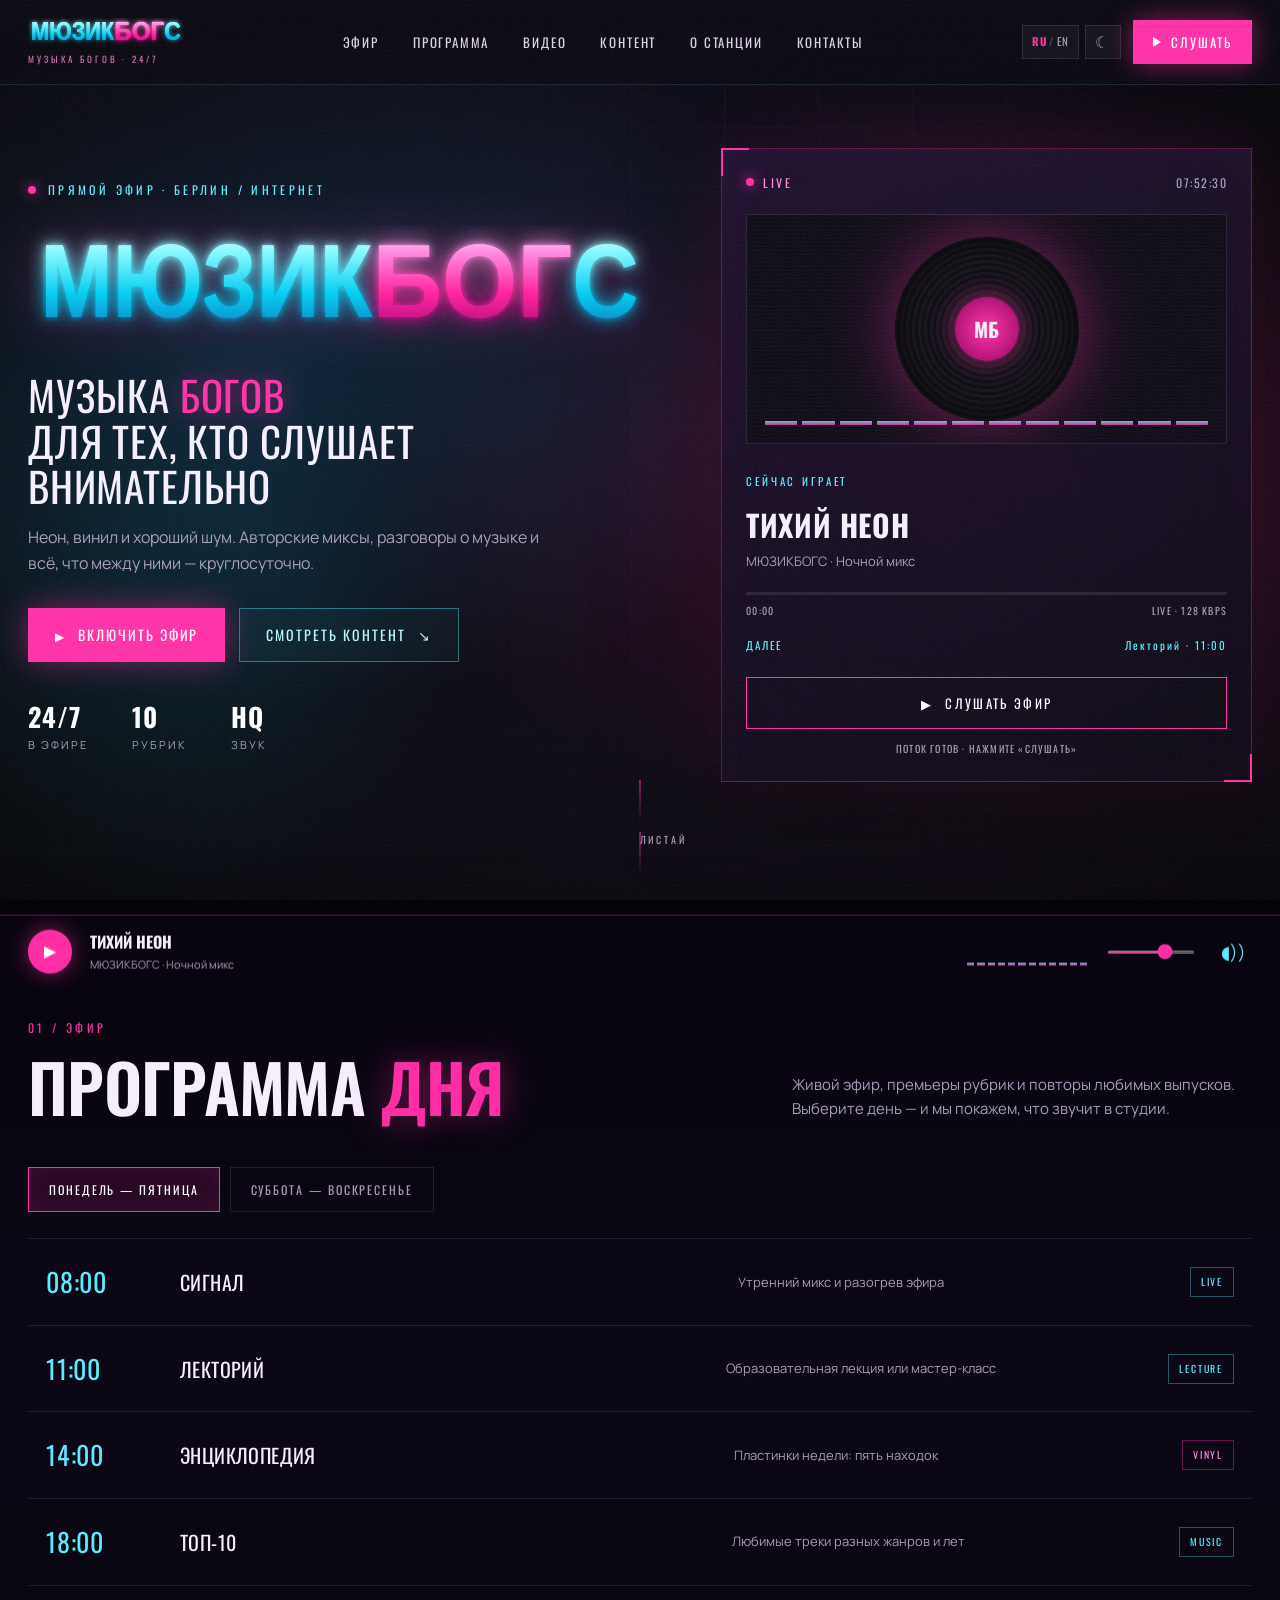
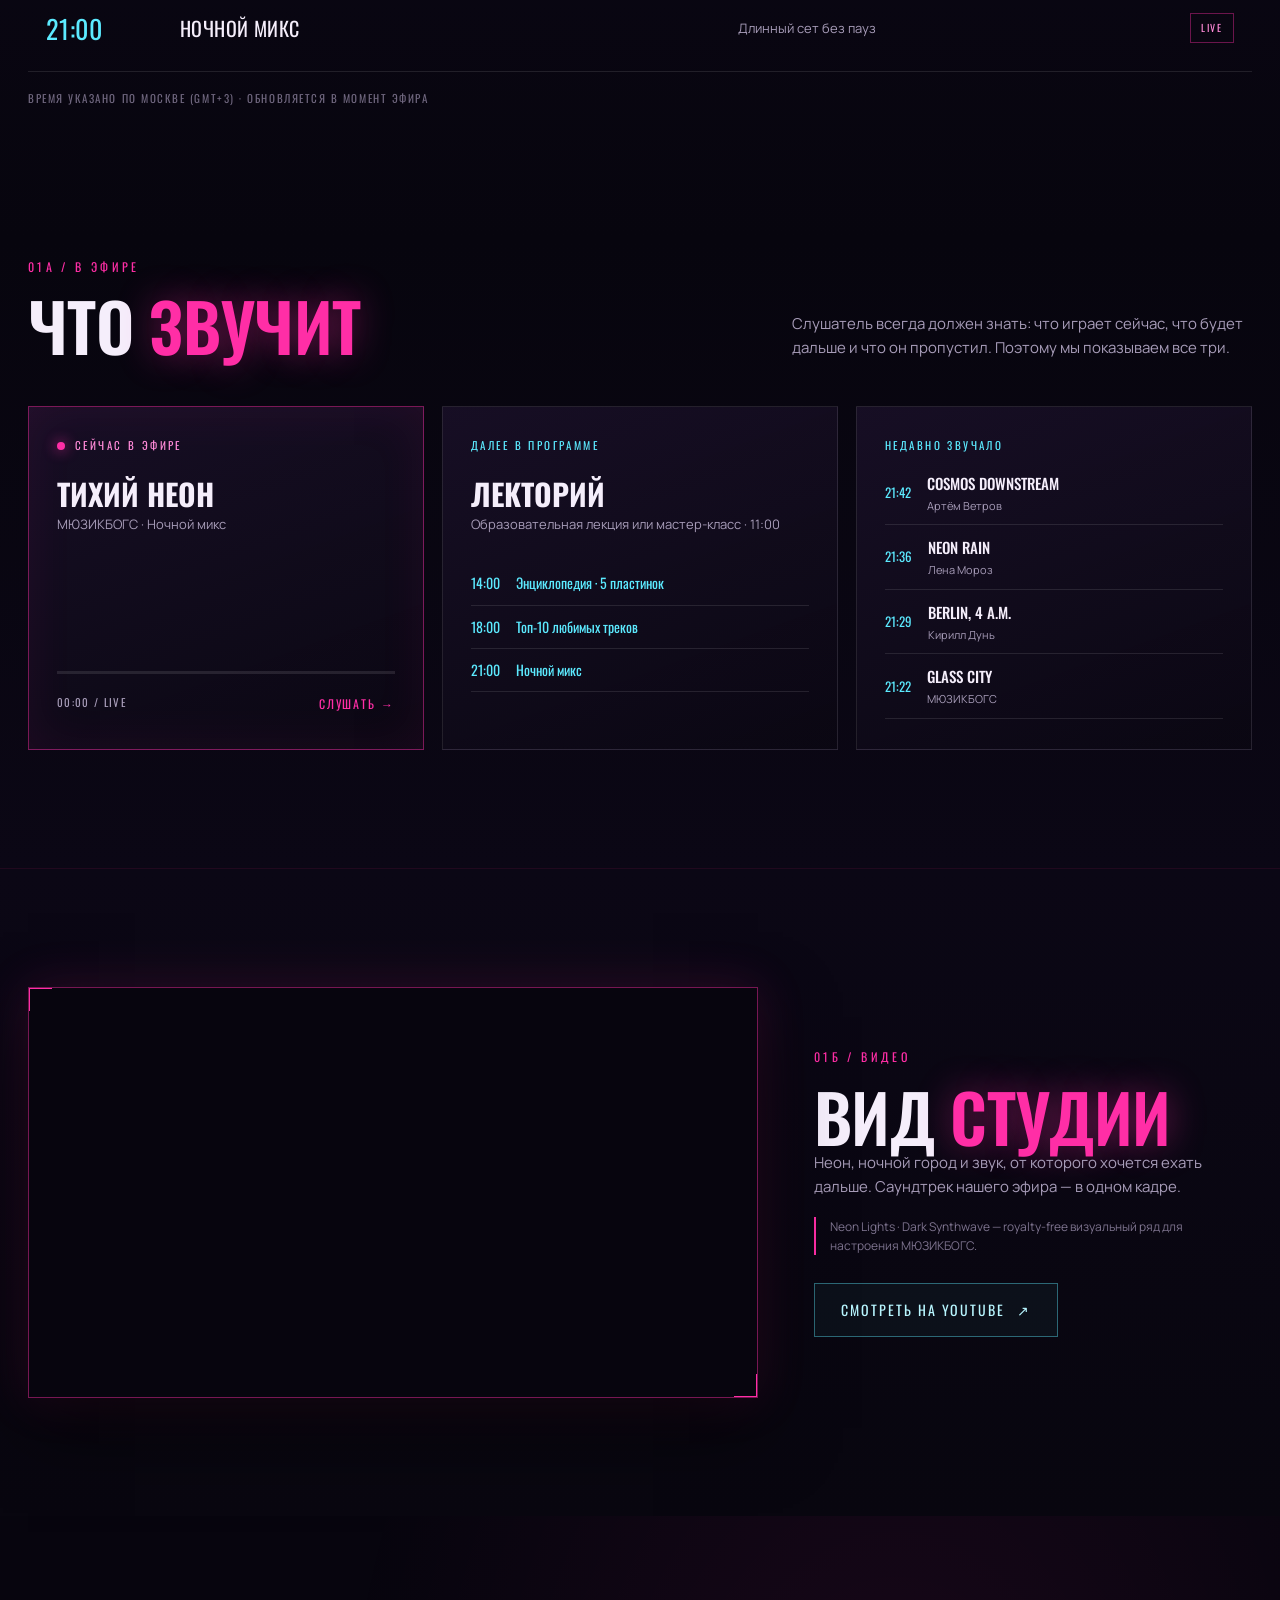
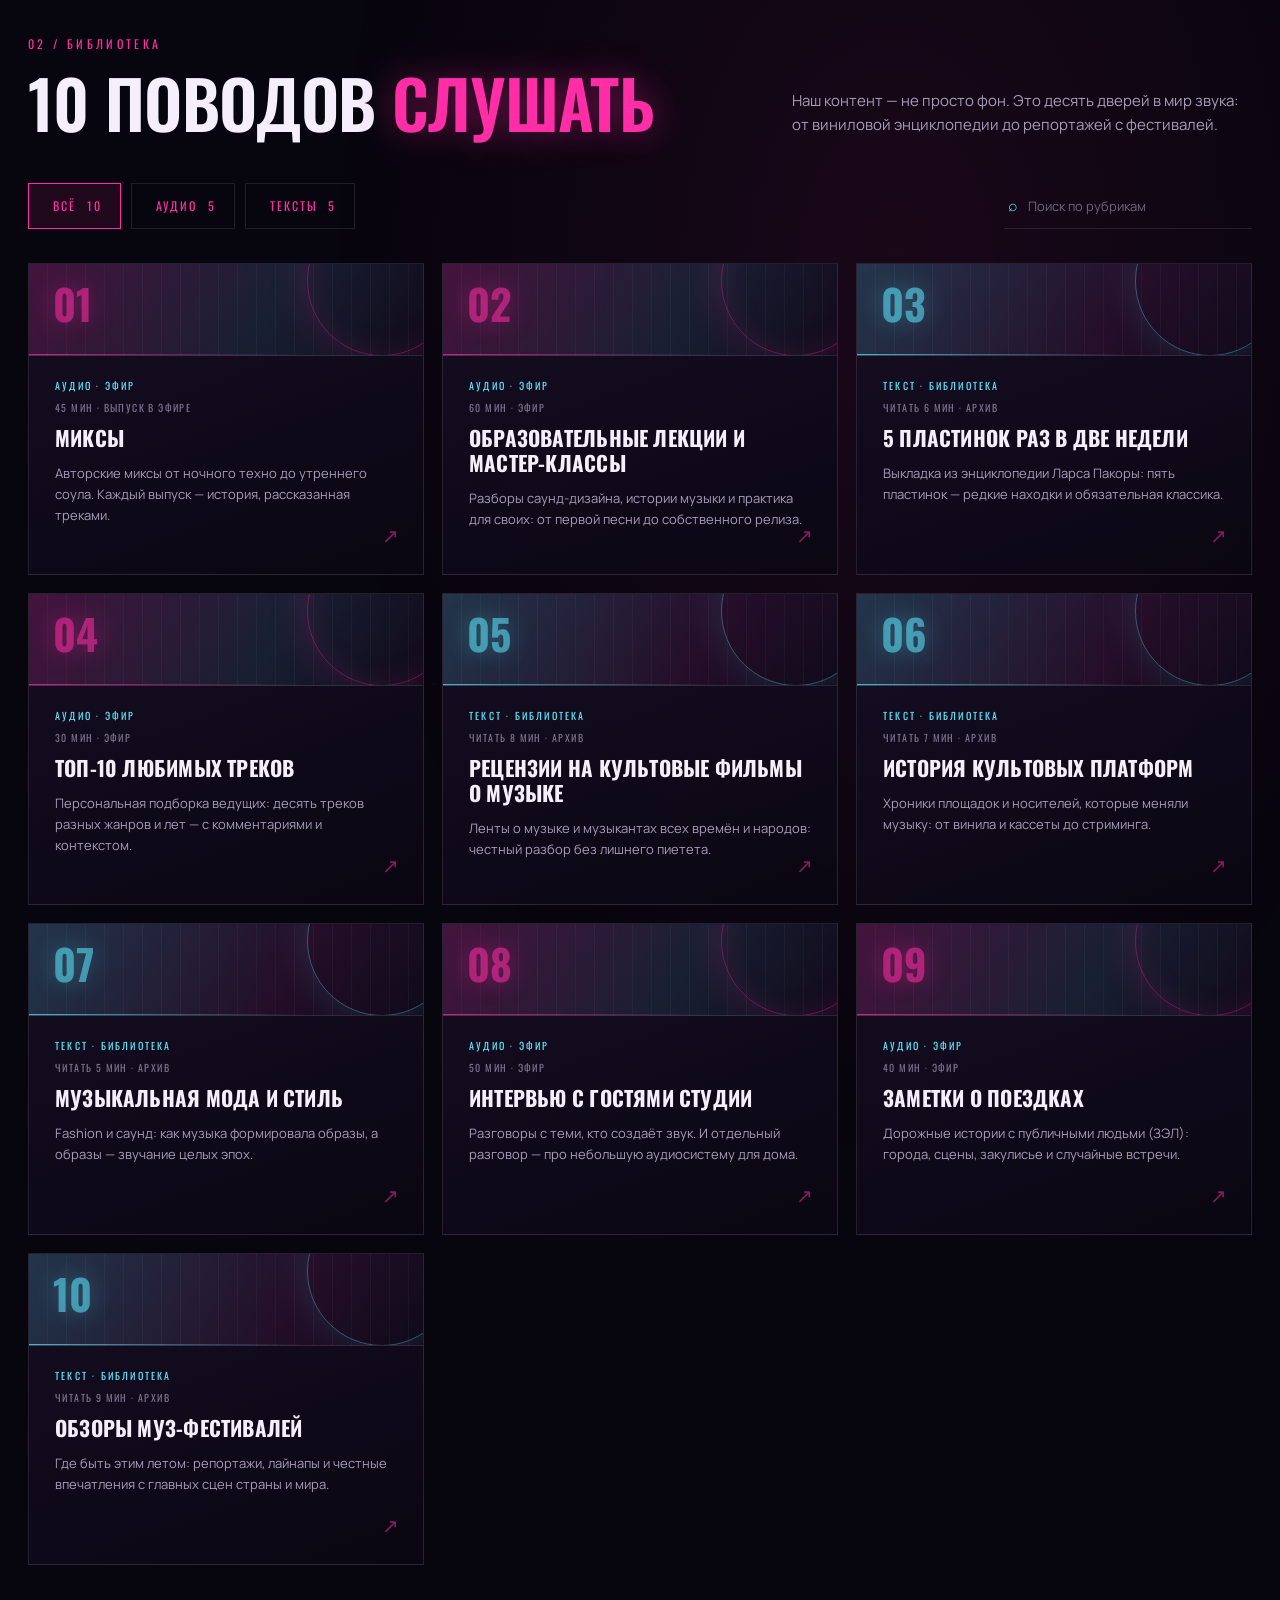
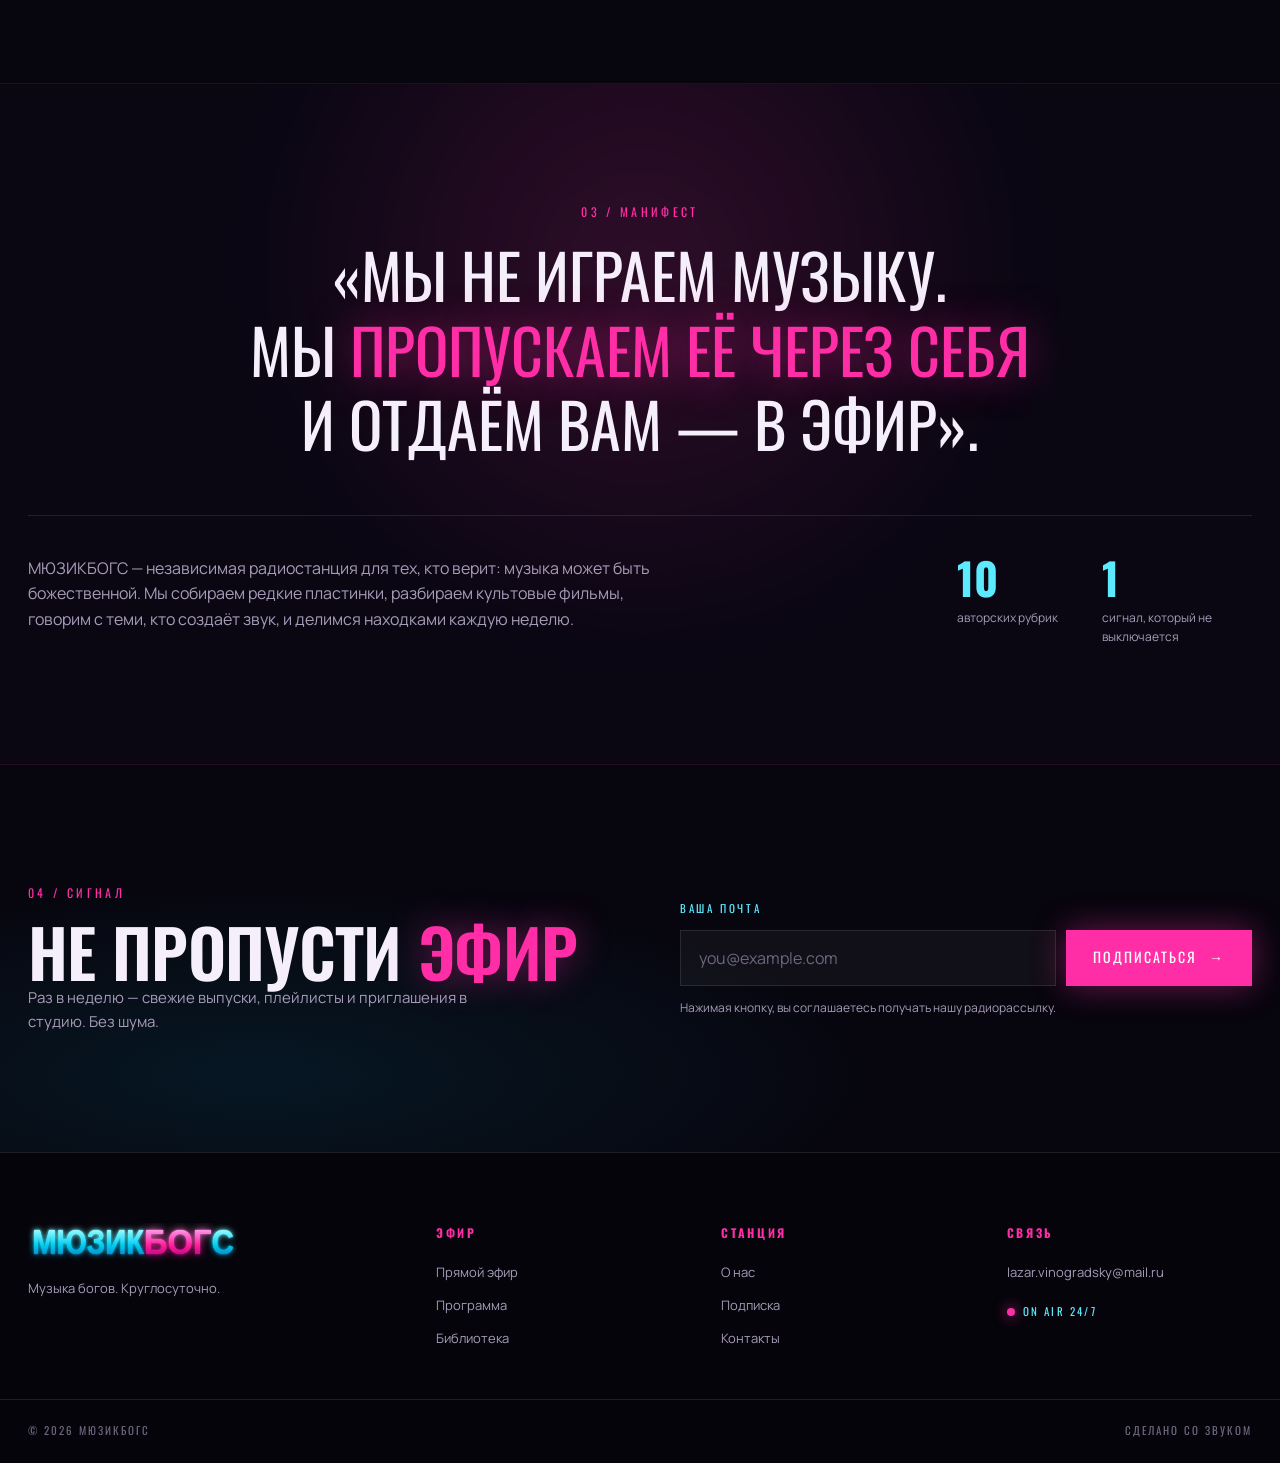
==== index.html @ e0dc4a74 "Wire real live audio stream, metadata, volume and status" ====
<!DOCTYPE html>
<html lang="ru" data-theme="dark">
<head>
  <meta charset="UTF-8" />
  <meta name="viewport" content="width=device-width, initial-scale=1.0" />
  <meta name="theme-color" content="#07050e" />
  <meta name="description" data-i18n-attr="content" data-i18n="meta.desc" content="МЮЗИКБОГС — интернет-радиостанция. Музыка богов: миксы, лекции, пластинки, рецензии, интервью и обзоры фестивалей. Эфир 24/7." />
  <title>МЮЗИКБОГС — Музыка богов. Эфир 24/7</title>
  <link rel="icon" type="image/svg+xml" href="assets/muzikbogs-wordmark.svg" />
  <link rel="preconnect" href="https://fonts.googleapis.com" />
  <link rel="preconnect" href="https://fonts.gstatic.com" crossorigin />
  <link href="https://fonts.googleapis.com/css2?family=Manrope:wght@400;500;600;700;800&family=Oswald:wght@400;500;600;700&display=swap" rel="stylesheet" />
  <link rel="stylesheet" href="styles.css" />
</head>
<body>
  <a class="skip-link" href="#main-content" data-i18n="a11y.skip">Перейти к содержимому</a>

  <div class="film-grain" aria-hidden="true"></div>
  <div class="scanlines" aria-hidden="true"></div>

  <!-- Шапка -->
  <header class="site-header" id="top">
    <div class="container header-inner">
      <a class="brand" href="#top" aria-label="МЮЗИКБОГС">
        <img src="assets/muzikbogs-wordmark.svg" alt="МЮЗИКБОГС" class="brand-logo" />
        <span class="brand-sub" data-i18n="header.sub">МУЗЫКА БОГОВ · 24/7</span>
      </a>

      <nav class="main-nav" id="main-nav" aria-label="Основная навигация">
        <a href="#air" data-i18n="nav.air">Эфир</a>
        <a href="#schedule" data-i18n="nav.schedule">Программа</a>
        <a href="#video" data-i18n="nav.video">Видео</a>
        <a href="#content" data-i18n="nav.content">Контент</a>
        <a href="#about" data-i18n="nav.about">О станции</a>
        <a href="#contact" data-i18n="nav.contact">Контакты</a>
      </nav>

      <div class="header-actions">
        <div class="switch-group" role="group" aria-label="Настройки отображения">
          <button class="switch-btn switch-btn--lang" id="lang-btn" data-i18n-aria="a11y.lang" aria-label="Switch to English"><span class="lang-ru">RU</span><span class="lang-sep">/</span><span class="lang-en">EN</span></button>
          <button class="switch-btn switch-btn--icon" id="theme-btn" data-i18n-aria="a11y.theme" aria-label="Светлая тема" title="Тема">☾</button>
        </div>
        <button class="listen-btn" data-play-toggle data-i18n-aria="a11y.listen" aria-label="Слушать эфир">
          <span class="listen-icon" aria-hidden="true"></span>
          <span class="listen-label" data-i18n="play.listen">СЛУШАТЬ</span>
        </button>
        <button class="menu-btn" id="menu-btn" data-i18n-aria="a11y.menuOpen" aria-label="Открыть меню" aria-expanded="false" aria-controls="main-nav">
          <span></span><span></span><span></span>
        </button>
      </div>
    </div>
  </header>

  <main id="main-content">
    <!-- HERO -->
    <section class="hero" id="air">
      <div class="hero-glow hero-glow--pink" aria-hidden="true"></div>
      <div class="hero-glow hero-glow--cyan" aria-hidden="true"></div>
      <div class="wall" aria-hidden="true"></div>

      <div class="container hero-inner">
        <div class="hero-copy">
          <div class="eyebrow"><span class="dot-live"></span> <span data-i18n="hero.eyebrow">ПРЯМОЙ ЭФИР · БЕРЛИН / ИНТЕРНЕТ</span></div>
          <h1 class="hero-title">
            <img src="assets/muzikbogs-wordmark.svg" alt="МЮЗИКБОГС" class="hero-logo" />
          </h1>
          <p class="hero-tagline" data-i18n-html="true" data-i18n="hero.tagline">МУЗЫКА <span>БОГОВ</span><br />для тех, кто слушает внимательно</p>
          <p class="hero-desc" data-i18n="hero.desc">Неон, винил и хороший шум. Авторские миксы, разговоры о музыке и всё, что между ними — круглосуточно.</p>
          <div class="hero-actions">
            <button class="btn btn--primary" data-play-toggle>
              <span class="play-symbol" aria-hidden="true">▶</span>
              <span class="btn-label" data-i18n="play.start">ВКЛЮЧИТЬ ЭФИР</span>
            </button>
            <a class="btn btn--ghost" href="#content"><span data-i18n="hero.browse">СМОТРЕТЬ КОНТЕНТ</span> <span aria-hidden="true">↘</span></a>
          </div>
          <div class="hero-meta">
            <div><strong>24/7</strong><span data-i18n="hero.meta1">в эфире</span></div>
            <div><strong>10</strong><span data-i18n="hero.meta2">рубрик</span></div>
            <div><strong>HQ</strong><span data-i18n="hero.meta3">звук</span></div>
          </div>
        </div>

        <aside class="live-card" aria-label="Сейчас в эфире">
          <div class="live-card-top">
            <span class="live-badge"><span class="pulse"></span> <span data-i18n="live.live">LIVE</span></span>
            <span class="live-clock" id="live-clock">00:00:00</span>
          </div>
          <div class="live-art" aria-hidden="true">
            <div class="vinyl"><div class="vinyl-label">МБ</div></div>
            <div class="eq" id="hero-eq">
              <i></i><i></i><i></i><i></i><i></i><i></i><i></i><i></i><i></i><i></i><i></i><i></i>
            </div>
          </div>
          <div class="live-card-body">
            <span class="live-kicker" data-i18n="live.now">СЕЙЧАС ИГРАЕТ</span>
            <h2 class="now-title" id="now-title">Тихий неон</h2>
            <p class="now-artist" id="now-artist">МЮЗИКБОГС · Ночной микс</p>
            <div class="progress" aria-hidden="true"><span id="progress-fill"></span></div>
            <div class="progress-meta"><span id="now-time">00:00</span><span data-i18n="live.bitrate">LIVE · 128 KBPS</span></div>
            <p class="up-next"><span data-i18n="live.next">ДАЛЕЕ</span> <span data-i18n="live.nextValue">Лекторий · 11:00</span></p>
            <button class="card-play" data-play-toggle data-i18n-aria="a11y.play" aria-label="Play / pause">
              <span class="card-play-icon" aria-hidden="true">▶</span>
              <span class="card-play-text" data-i18n="play.card">СЛУШАТЬ ЭФИР</span>
            </button>
            <p class="stream-status" id="stream-status" role="status" data-i18n="stream.idle">ПОТОК ГОТОВ · НАЖМИТЕ «СЛУШАТЬ»</p>
          </div>
        </aside>
      </div>

      <a class="scroll-hint" href="#schedule" aria-label="Листать ниже"><span></span> <span data-i18n="scroll.hint">ЛИСТАЙ</span></a>
    </section>

    <!-- Расписание -->
    <section class="section schedule-section" id="schedule">
      <div class="container">
        <div class="section-head reveal">
          <div>
            <span class="section-index" data-i18n="sched.index">01 / ЭФИР</span>
            <h2 class="section-title" data-i18n-html="true" data-i18n="sched.title">ПРОГРАММА <span>ДНЯ</span></h2>
          </div>
          <p class="section-lead" data-i18n="sched.lead">Живой эфир, премьеры рубрик и повторы любимых выпусков. Выберите день — и мы покажем, что звучит в студии.</p>
        </div>

        <div class="schedule-tabs reveal" role="tablist" aria-label="Дни недели">
          <button class="tab is-active" role="tab" aria-selected="true" data-day="weekday" data-i18n="sched.weekday">ПОНЕДЕЛЬ — ПЯТНИЦА</button>
          <button class="tab" role="tab" aria-selected="false" data-day="weekend" data-i18n="sched.weekend">СУББОТА — ВОСКРЕСЕНЬЕ</button>
        </div>

        <div class="schedule-list" id="schedule-list" role="tabpanel"></div>
        <p class="timezone-note" data-i18n="sched.timezone">Время указано по Москве (GMT+3) · обновляется в момент эфира</p>
      </div>
    </section>

    <!-- Триада эфира -->
    <section class="section now-section" aria-labelledby="now-heading">
      <div class="container">
        <div class="section-head reveal">
          <div>
            <span class="section-index" data-i18n="now.index">01А / В ЭФИРЕ</span>
            <h2 class="section-title" id="now-heading" data-i18n-html="true" data-i18n="now.title">ЧТО <span>ЗВУЧИТ</span></h2>
          </div>
          <p class="section-lead" data-i18n="now.lead">Слушатель всегда должен знать: что играет сейчас, что будет дальше и что он пропустил. Поэтому мы показываем все три.</p>
        </div>
        <div class="now-grid">
          <div class="now-panel now-panel--live reveal">
            <span class="now-panel-kicker"><span class="pulse"></span> <span data-i18n="now.live">СЕЙЧАС В ЭФИРЕ</span></span>
            <h3 id="triad-title">Тихий неон</h3>
            <p id="triad-artist">МЮЗИКБОГС · Ночной микс</p>
            <div class="now-panel-bar"><span id="triad-progress"></span></div>
            <div class="now-panel-foot"><span id="triad-time">00:00 / LIVE</span><button data-play-toggle data-i18n="now.listen">СЛУШАТЬ →</button></div>
          </div>
          <div class="now-panel reveal">
            <span class="now-panel-kicker" data-i18n="now.next">ДАЛЕЕ В ПРОГРАММЕ</span>
            <h3 data-i18n="now.nextTitle">Лекторий</h3>
            <p data-i18n="now.nextDesc">Образовательная лекция или мастер-класс · 11:00</p>
            <ul class="mini-list">
              <li><span>14:00</span> <span data-i18n="now.next1">Энциклопедия · 5 пластинок</span></li>
              <li><span>18:00</span> <span data-i18n="now.next2">Топ-10 любимых треков</span></li>
              <li><span>21:00</span> <span data-i18n="now.next3">Ночной микс</span></li>
            </ul>
          </div>
          <div class="now-panel reveal">
            <span class="now-panel-kicker" data-i18n="now.recent">НЕДАВНО ЗВУЧАЛО</span>
            <ul class="track-list">
              <li><span class="track-time">21:42</span><span><strong>Cosmos Downstream</strong><small>Артём Ветров</small></span></li>
              <li><span class="track-time">21:36</span><span><strong>Neon Rain</strong><small>Лена Мороз</small></span></li>
              <li><span class="track-time">21:29</span><span><strong>Berlin, 4 a.m.</strong><small>Кирилл Дунь</small></span></li>
              <li><span class="track-time">21:22</span><span><strong>Glass City</strong><small>МЮЗИКБОГС</small></span></li>
            </ul>
          </div>
        </div>
      </div>
    </section>

    <!-- Видео -->
    <section class="section video-section" id="video">
      <div class="container video-inner">
        <div class="video-frame reveal">
          <iframe
            src="https://www.youtube-nocookie.com/embed/11jEgN6SjG0?rel=0&modestbranding=1"
            title="Neon Lights — Dark Synthwave / МЮЗИКБОГС"
            allow="accelerometer; autoplay; clipboard-write; encrypted-media; gyroscope; picture-in-picture; web-share"
            referrerpolicy="strict-origin-when-cross-origin"
            allowfullscreen
            loading="lazy"></iframe>
        </div>
        <div class="video-copy reveal">
          <span class="section-index" data-i18n="video.index">01Б / ВИДЕО</span>
          <h2 class="section-title" data-i18n-html="true" data-i18n="video.title">ВИД <span>СТУДИИ</span></h2>
          <p class="section-lead" data-i18n="video.lead">Неон, ночной город и звук, от которого хочется ехать дальше. Саундтрек нашего эфира — в одном кадре.</p>
          <p class="video-caption" data-i18n="video.caption">Neon Lights · Dark Synthwave — royalty-free визуальный ряд для настроения МЮЗИКБОГС.</p>
          <a class="btn btn--ghost" href="https://www.youtube.com/watch?v=11jEgN6SjG0" target="_blank" rel="noopener noreferrer">
            <span data-i18n="video.cta">СМОТРЕТЬ НА YOUTUBE</span> <span aria-hidden="true">↗</span>
          </a>
        </div>
      </div>
    </section>

    <!-- Контент -->
    <section class="section content-section" id="content">
      <div class="container">
        <div class="section-head reveal">
          <div>
            <span class="section-index" data-i18n="content.index">02 / БИБЛИОТЕКА</span>
            <h2 class="section-title" data-i18n-html="true" data-i18n="content.title">10 ПОВОДОВ <span>СЛУШАТЬ</span></h2>
          </div>
          <p class="section-lead" data-i18n="content.lead">Наш контент — не просто фон. Это десять дверей в мир звука: от виниловой энциклопедии до репортажей с фестивалей.</p>
        </div>

        <div class="filters reveal" role="group" aria-label="Фильтр контента">
          <button class="filter is-active" data-filter="all"><span data-i18n="filter.all">ВСЁ</span> <span>10</span></button>
          <button class="filter" data-filter="audio"><span data-i18n="filter.audio">АУДИО</span> <span>5</span></button>
          <button class="filter" data-filter="text"><span data-i18n="filter.text">ТЕКСТЫ</span> <span>5</span></button>
          <label class="search-box">
            <span aria-hidden="true">⌕</span>
            <input type="search" id="content-search" data-i18n-placeholder="search.placeholder" placeholder="Поиск по рубрикам" aria-label="Поиск по рубрикам" />
          </label>
        </div>

        <div class="cards-grid" id="cards-grid"></div>
      </div>
    </section>

    <!-- О станции -->
    <section class="section about-section" id="about">
      <div class="about-beam" aria-hidden="true"></div>
      <div class="container about-inner reveal">
        <span class="section-index" data-i18n="about.index">03 / МАНИФЕСТ</span>
        <p class="about-quote" data-i18n-html="true" data-i18n="about.quote">«Мы не играем музыку.<br />Мы <em>пропускаем её через себя</em><br />и отдаём вам — в эфир».</p>
        <div class="about-bottom">
          <p data-i18n="about.text">МЮЗИКБОГС — независимая радиостанция для тех, кто верит: музыка может быть божественной. Мы собираем редкие пластинки, разбираем культовые фильмы, говорим с теми, кто создаёт звук, и делимся находками каждую неделю.</p>
          <div class="about-stats">
            <div><strong>10</strong><span data-i18n="about.stat1">авторских рубрик</span></div>
            <div><strong>1</strong><span data-i18n="about.stat2">сигнал, который не выключается</span></div>
          </div>
        </div>
      </div>
    </section>

    <!-- Подписка -->
    <section class="section subscribe-section" id="contact">
      <div class="container subscribe-inner reveal">
        <div>
          <span class="section-index" data-i18n="sub.index">04 / СИГНАЛ</span>
          <h2 class="section-title" data-i18n-html="true" data-i18n="sub.title">НЕ ПРОПУСТИ <span>ЭФИР</span></h2>
          <p class="section-lead" data-i18n="sub.lead">Раз в неделю — свежие выпуски, плейлисты и приглашения в студию. Без шума.</p>
        </div>
        <form class="subscribe-form" id="subscribe-form" novalidate>
          <label for="email" data-i18n="sub.label">ВАША ПОЧТА</label>
          <div class="form-row">
            <input type="email" id="email" name="email" placeholder="you@example.com" autocomplete="email" required />
            <button type="submit" class="btn btn--primary"><span data-i18n="sub.button">ПОДПИСАТЬСЯ</span> <span aria-hidden="true">→</span></button>
          </div>
          <p class="form-note" id="form-note" role="status" data-i18n="sub.note">Нажимая кнопку, вы соглашаетесь получать нашу радиорассылку.</p>
        </form>
      </div>
    </section>
  </main>

  <!-- Подвал -->
  <footer class="site-footer">
    <div class="container footer-inner">
      <div class="footer-brand">
        <img src="assets/muzikbogs-wordmark.svg" alt="МЮЗИКБОГС" class="footer-logo" />
        <p data-i18n="footer.tagline">Музыка богов. Круглосуточно.</p>
      </div>
      <div class="footer-col">
        <h3 data-i18n="footer.air">ЭФИР</h3>
        <a href="#air" data-i18n="footer.liveLink">Прямой эфир</a>
        <a href="#schedule" data-i18n="footer.schedule">Программа</a>
        <a href="#content" data-i18n="footer.library">Библиотека</a>
      </div>
      <div class="footer-col">
        <h3 data-i18n="footer.station">СТАНЦИЯ</h3>
        <a href="#about" data-i18n="footer.about">О нас</a>
        <a href="#contact" data-i18n="footer.subscribe">Подписка</a>
        <a href="mailto:lazar.vinogradsky@mail.ru" data-i18n="footer.contacts">Контакты</a>
      </div>
      <div class="footer-col">
        <h3 data-i18n="footer.contact">СВЯЗЬ</h3>
        <a href="mailto:lazar.vinogradsky@mail.ru">lazar.vinogradsky@mail.ru</a>
        <span class="footer-live"><span class="pulse"></span> ON AIR 24/7</span>
      </div>
    </div>
    <div class="container footer-bottom"><span>© 2026 МЮЗИКБОГС</span><span data-i18n="footer.made">СДЕЛАНО СО ЗВУКОМ</span></div>
  </footer>

  <!-- Мини-плеер -->
  <div class="mini-player" id="mini-player" aria-label="Мини-плеер">
    <div class="container mini-inner">
      <button class="mini-play" data-play-toggle data-i18n-aria="a11y.play" aria-label="Воспроизвести / пауза"><span aria-hidden="true">▶</span></button>
      <div class="mini-info">
        <strong id="mini-title">Тихий неон</strong>
        <span id="mini-artist">МЮЗИКБОГС · Ночной микс</span>
      </div>
      <div class="mini-eq" id="mini-eq" aria-hidden="true"><i></i><i></i><i></i><i></i><i></i><i></i><i></i><i></i><i></i><i></i><i></i><i></i></div>
      <input type="range" class="mini-volume" id="volume" min="0" max="1" step="0.05" value="0.7" data-i18n-aria="a11y.volume" aria-label="Громкость" />
      <button class="mini-vol" id="mute-btn" data-i18n-aria="a11y.mute" aria-label="Выключить звук"><span aria-hidden="true">◖))</span></button>
    </div>
  </div>

  <audio id="stream-audio" preload="none"></audio>

  <script src="script.js"></script>
</body>
</html>
---- styles.css ----
/* =========================================================
   МЮЗИКБОГС — сайт радиостанции
  neon pink / Atomic Blonde cinematic style
   ========================================================= */

:root {
  --bg: #07050e;
  --bg-2: #0e0919;
  --panel: rgba(19, 12, 31, 0.78);
  --pink: #ff2ea6;
  --pink-soft: #ff8ad8;
  --cyan: #5ceaff;
  --cyan-soft: #b8f6ff;
  --text: #f5eefb;
  --muted: #a79cb8;
  --line: rgba(255, 255, 255, 0.1);
  --max: 1280px;
  --ease: cubic-bezier(0.22, 1, 0.36, 1);
}

* { box-sizing: border-box; }

html { scroll-behavior: smooth; }

body {
  margin: 0;
  background: var(--bg);
  color: var(--text);
  font-family: "Manrope", "Segoe UI", Arial, sans-serif;
  font-size: 16px;
  line-height: 1.6;
  overflow-x: hidden;
  -webkit-font-smoothing: antialiased;
}

a { color: inherit; text-decoration: none; }
button, input { font: inherit; }
button { cursor: pointer; }
img { max-width: 100%; display: block; }
::selection { background: var(--pink); color: #fff; }

:focus-visible {
  outline: 2px solid var(--cyan);
  outline-offset: 4px;
}

.container {
  width: 100%;
  max-width: var(--max);
  margin-inline: auto;
  padding-inline: 28px;
}

.skip-link {
  position: fixed; top: -60px; left: 20px; z-index: 9999;
  background: var(--pink); color: #fff; padding: 12px 18px;
  font-family: "Oswald", "Arial Narrow", sans-serif; font-size: 13px; letter-spacing: .1em;
  transition: top .3s;
}
.skip-link:focus { top: 12px; }

/* --- Плёночные текстуры --- */
.film-grain,
.scanlines {
  position: fixed;
  inset: 0;
  pointer-events: none;
  z-index: 9000;
}
.film-grain {
  opacity: 0.085;
  mix-blend-mode: screen;
  background-image: url("data:image/svg+xml,%3Csvg xmlns='http://www.w3.org/2000/svg' width='220' height='220'%3E%3Cfilter id='n'%3E%3CfeTurbulence type='fractalNoise' baseFrequency='0.9' numOctaves='3' stitchTiles='stitch'/%3E%3CfeColorMatrix type='saturate' values='0'/%3E%3C/filter%3E%3Crect width='220' height='220' filter='url(%23n)'/%3E%3C/svg%3E");
  animation: grain-shift 0.7s steps(3) infinite;
}
.scanlines {
  opacity: 0.25;
  background: repeating-linear-gradient(to bottom, rgba(255,255,255,0.035) 0 1px, transparent 1px 5px);
}
@keyframes grain-shift {
  0% { transform: translate(0, 0); }
  33% { transform: translate(-2%, 1%); }
  66% { transform: translate(1%, -2%); }
  100% { transform: translate(0, 0); }
}

/* --- Шапка --- */
.site-header {
  position: fixed;
  inset: 0 0 auto 0;
  z-index: 1000;
  background: linear-gradient(to bottom, rgba(7,5,14,0.94), rgba(7,5,14,0.72));
  backdrop-filter: blur(18px);
  border-bottom: 1px solid rgba(92, 234, 255, 0.14);
}
.header-inner {
  height: 84px;
  display: flex;
  align-items: center;
  justify-content: space-between;
  gap: 28px;
}
.brand { display: flex; flex-direction: column; gap: 4px; flex-shrink: 0; }
.brand-logo { width: 156px; height: auto; }
.brand-sub {
  font-family: "Oswald", "Arial Narrow", sans-serif;
  font-size: 9px;
  letter-spacing: 0.32em;
  color: var(--pink-soft);
  opacity: 0.8;
}
.main-nav { display: flex; gap: 34px; align-items: center; }
.main-nav a {
  font-family: "Oswald", "Arial Narrow", sans-serif;
  font-size: 13px;
  letter-spacing: 0.14em;
  text-transform: uppercase;
  color: #d9cfe6;
  position: relative;
  padding: 8px 0;
  transition: color 0.3s;
}
.main-nav a::after {
  content: "";
  position: absolute;
  left: 0; bottom: 2px;
  width: 0; height: 1px;
  background: var(--pink);
  box-shadow: 0 0 10px var(--pink);
  transition: width 0.35s var(--ease);
}
.main-nav a:hover { color: #fff; }
.main-nav a:hover::after { width: 100%; }

.header-actions { display: flex; align-items: center; gap: 12px; }
.switch-group { display: flex; align-items: center; gap: 6px; }
.switch-btn {
  height: 34px; min-width: 34px; padding: 0 9px;
  background: rgba(255,255,255,.04); color: var(--muted);
  border: 1px solid var(--line);
  font-family: "Oswald", "Arial Narrow", sans-serif; font-size: 11px; letter-spacing: .12em;
  transition: color .3s, border-color .3s, background .3s;
}
.switch-btn:hover { color: var(--text); border-color: rgba(255,46,166,.5); }
.switch-btn--lang { display: flex; align-items: center; gap: 2px; }
.switch-btn--icon { font-size: 16px; }
.lang-sep { opacity: .4; }
html[lang="ru"] .lang-ru, html[lang="en"] .lang-en { color: var(--pink); font-weight: 700; }
.listen-btn {
  display: flex;
  align-items: center;
  gap: 10px;
  background: var(--pink);
  color: #fff;
  border: 0;
  padding: 12px 20px;
  font-family: "Oswald", "Arial Narrow", sans-serif;
  font-size: 13px;
  letter-spacing: 0.15em;
  box-shadow: 0 0 28px rgba(255, 46, 166, 0.45);
  transition: transform 0.3s, box-shadow 0.3s, background 0.3s;
}
.listen-btn:hover { transform: translateY(-2px); box-shadow: 0 0 46px rgba(255, 46, 166, 0.7); background: #ff4fb5; }
.listen-icon {
  width: 0; height: 0;
  border-left: 8px solid #fff;
  border-top: 5px solid transparent;
  border-bottom: 5px solid transparent;
}
.is-playing .listen-icon {
  width: 8px; height: 11px;
  border: 0;
  background: linear-gradient(to right, #fff 0 3px, transparent 3px 5px, #fff 5px 8px);
}
.menu-btn { display: none; background: none; border: 0; flex-direction: column; gap: 5px; padding: 8px; }
.menu-btn span { display: block; width: 24px; height: 2px; background: var(--text); transition: 0.3s; }

/* --- HERO --- */
.hero {
  position: relative;
  min-height: 100vh;
  display: flex;
  align-items: center;
  padding: 140px 0 110px;
  overflow: hidden;
  background:
    radial-gradient(ellipse at 18% 40%, rgba(0, 170, 220, 0.16), transparent 46%),
    radial-gradient(ellipse at 82% 55%, rgba(255, 20, 150, 0.19), transparent 48%),
    linear-gradient(160deg, #0d0a1e 0%, #07050e 60%, #130a1c 100%);
}
.hero::after {
  content: "";
  position: absolute;
  inset: 0;
  background: radial-gradient(ellipse at center, transparent 42%, rgba(0,0,0,0.75) 100%);
  pointer-events: none;
}
.hero-glow {
  position: absolute;
  border-radius: 50%;
  filter: blur(90px);
  pointer-events: none;
}
.hero-glow--pink { width: 520px; height: 520px; right: 2%; top: 20%; background: rgba(255, 30, 156, 0.18); }
.hero-glow--cyan { width: 420px; height: 420px; left: -6%; bottom: 4%; background: rgba(0, 200, 240, 0.13); }
.wall {
  position: absolute;
  inset: 0 0 auto auto;
  width: 58%;
  height: 74%;
  opacity: 0.42;
  background:
    repeating-linear-gradient(90deg, transparent 0 92px, rgba(140, 220, 255, 0.07) 92px 94px),
    repeating-linear-gradient(0deg, transparent 0 58px, rgba(140, 220, 255, 0.05) 58px 60px);
  mask-image: linear-gradient(to right, transparent, black 30%, transparent 95%);
  -webkit-mask-image: linear-gradient(to right, transparent, black 30%, transparent 95%);
}
.hero-inner {
  position: relative;
  z-index: 2;
  display: grid;
  grid-template-columns: minmax(0, 1.08fr) minmax(340px, 0.92fr);
  gap: 70px;
  align-items: center;
}
.eyebrow {
  display: inline-flex;
  align-items: center;
  gap: 12px;
  font-family: "Oswald", "Arial Narrow", sans-serif;
  font-size: 12px;
  letter-spacing: 0.28em;
  color: var(--cyan);
  margin-bottom: 26px;
}
.dot-live {
  width: 8px; height: 8px; border-radius: 50%;
  background: var(--pink);
  box-shadow: 0 0 14px var(--pink);
  animation: blink 1.8s infinite;
}
@keyframes blink { 50% { opacity: 0.25; } }
.hero-title { margin: 0; }
.hero-logo {
  width: min(100%, 670px);
  filter: drop-shadow(0 0 28px rgba(255, 46, 166, 0.28));
}
.hero-tagline {
  font-family: "Oswald", "Arial Narrow", sans-serif;
  font-size: clamp(26px, 3.2vw, 44px);
  line-height: 1.12;
  letter-spacing: 0.02em;
  margin: 24px 0 16px;
  text-transform: uppercase;
}
.hero-tagline span { color: var(--pink); text-shadow: 0 0 30px rgba(255,46,166,.6); }
.hero-desc { max-width: 520px; color: var(--muted); font-size: 16px; margin: 0 0 32px; }
.hero-actions { display: flex; flex-wrap: wrap; gap: 14px; }

.btn {
  display: inline-flex;
  align-items: center;
  justify-content: center;
  gap: 12px;
  min-height: 54px;
  padding: 0 26px;
  font-family: "Oswald", "Arial Narrow", sans-serif;
  font-size: 14px;
  letter-spacing: 0.14em;
  border: 1px solid transparent;
  transition: transform 0.3s var(--ease), box-shadow 0.3s, background 0.3s, color 0.3s;
}
.btn--primary {
  background: var(--pink);
  color: #fff;
  box-shadow: 0 0 34px rgba(255, 46, 166, 0.42);
}
.btn--primary:hover { transform: translateY(-3px); box-shadow: 0 0 54px rgba(255, 46, 166, 0.72); background: #ff4fb5; }
.btn--ghost { border-color: rgba(92, 234, 255, 0.4); color: var(--cyan-soft); background: rgba(92, 234, 255, 0.04); }
.btn--ghost:hover { border-color: var(--cyan); background: rgba(92, 234, 255, 0.12); transform: translateY(-3px); }
.play-symbol { font-size: 12px; }
.is-playing .play-symbol { font-size: 0; }
.is-playing .play-symbol::after { content: "❚❚"; font-size: 12px; }

.hero-meta { display: flex; gap: 44px; margin-top: 42px; }
.hero-meta div { display: flex; flex-direction: column; }
.hero-meta strong { font-family: "Oswald", "Arial Narrow", sans-serif; font-size: 26px; line-height: 1; letter-spacing: 0.04em; color: #fff; }
.hero-meta span { font-size: 11px; letter-spacing: 0.18em; text-transform: uppercase; color: var(--muted); margin-top: 6px; }

/* Live-карточка */
.live-card {
  position: relative;
  background: linear-gradient(155deg, rgba(28, 14, 45, 0.94), rgba(9, 6, 18, 0.96));
  border: 1px solid rgba(255, 46, 166, 0.32);
  box-shadow: 0 30px 90px rgba(0,0,0,0.65), 0 0 60px rgba(255, 46, 166, 0.13), inset 0 0 60px rgba(255, 46, 166, 0.035);
  padding: 24px;
}
.live-card::before,
.live-card::after {
  content: "";
  position: absolute;
  width: 26px; height: 26px;
  border: 2px solid var(--pink);
  pointer-events: none;
}
.live-card::before { top: -1px; left: -1px; border-right: 0; border-bottom: 0; }
.live-card::after { bottom: -1px; right: -1px; border-left: 0; border-top: 0; }
.live-card-top { display: flex; justify-content: space-between; align-items: center; }
.live-badge {
  display: inline-flex; align-items: center; gap: 9px;
  font-family: "Oswald", "Arial Narrow", sans-serif; font-size: 12px; letter-spacing: 0.22em;
  color: var(--pink-soft);
}
.pulse { width: 8px; height: 8px; border-radius: 50%; background: var(--pink); box-shadow: 0 0 14px var(--pink); animation: blink 1.6s infinite; }
.live-clock { font-family: "Oswald", "Arial Narrow", sans-serif; font-size: 12px; letter-spacing: 0.12em; color: var(--muted); }
.live-art {
  position: relative;
  height: 230px;
  margin: 22px 0 24px;
  display: flex;
  align-items: center;
  justify-content: center;
  background:
    radial-gradient(circle at 50% 50%, rgba(255,46,166,0.18), transparent 60%),
    repeating-linear-gradient(0deg, rgba(255,255,255,0.02) 0 1px, transparent 1px 4px),
    #0a0713;
  border: 1px solid var(--line);
  overflow: hidden;
}
.vinyl {
  width: 184px; height: 184px; border-radius: 50%;
  background: repeating-radial-gradient(circle at 50% 50%, #141018 0 3px, #0a0810 3px 6px);
  box-shadow: 0 0 50px rgba(255, 46, 166, 0.28), inset 0 0 30px #000;
  display: grid; place-items: center;
  animation: spin 7s linear infinite;
  animation-play-state: paused;
}
.is-playing .vinyl { animation-play-state: running; }
@keyframes spin { to { transform: rotate(360deg); } }
.vinyl-label {
  width: 64px; height: 64px; border-radius: 50%;
  display: grid; place-items: center;
  background: radial-gradient(circle, var(--pink), #8d005c);
  font-family: "Oswald", "Arial Narrow", sans-serif; font-size: 20px; font-weight: 700;
  box-shadow: 0 0 22px rgba(255,46,166,.6);
}
.eq {
  position: absolute; left: 18px; right: 18px; bottom: 18px;
  height: 42px; display: flex; align-items: flex-end; gap: 5px;
}
.eq i, .mini-eq i {
  flex: 1;
  height: 10%;
  background: linear-gradient(to top, var(--pink), var(--cyan));
  opacity: 0.85;
  transform-origin: bottom;
  animation: eq 1s ease-in-out infinite alternate;
  animation-play-state: paused;
}
.is-playing .eq i, .is-playing .mini-eq i { animation-play-state: running; }
.eq i:nth-child(2n), .mini-eq i:nth-child(2n) { animation-duration: 0.72s; animation-delay: -0.3s; }
.eq i:nth-child(3n), .mini-eq i:nth-child(3n) { animation-duration: 1.25s; animation-delay: -0.6s; }
.eq i:nth-child(5n), .mini-eq i:nth-child(5n) { animation-duration: 0.9s; animation-delay: -0.15s; }
@keyframes eq { from { height: 8%; } to { height: 100%; } }
.live-kicker { font-family: "Oswald", "Arial Narrow", sans-serif; font-size: 11px; letter-spacing: 0.26em; color: var(--cyan); }
.now-title { font-family: "Oswald", "Arial Narrow", sans-serif; font-size: 30px; letter-spacing: 0.02em; margin: 8px 0 2px; text-transform: uppercase; }
.now-artist { color: var(--muted); font-size: 13px; margin: 0 0 20px; }
.progress { height: 3px; background: rgba(255,255,255,0.1); overflow: hidden; }
.progress span { display: block; width: 0%; height: 100%; background: linear-gradient(90deg, var(--cyan), var(--pink)); box-shadow: 0 0 12px var(--pink); transition: width 0.4s linear; }
.progress-meta { display: flex; justify-content: space-between; margin-top: 8px; font-size: 10px; letter-spacing: 0.12em; color: var(--muted); font-family: "Oswald", "Arial Narrow", sans-serif; }
.up-next { display: flex; justify-content: space-between; gap: 10px; margin: 18px 0 0; font-family: "Oswald", "Arial Narrow", sans-serif; font-size: 11px; letter-spacing: .18em; color: var(--muted); }
.up-next span { color: var(--cyan); }
.card-play {
  width: 100%; margin-top: 22px; padding: 15px;
  display: flex; gap: 12px; align-items: center; justify-content: center;
  background: transparent; color: #fff;
  border: 1px solid var(--pink);
  font-family: "Oswald", "Arial Narrow", sans-serif; font-size: 13px; letter-spacing: 0.18em;
  transition: background 0.3s, box-shadow 0.3s;
}
.card-play:hover { background: rgba(255,46,166,0.14); box-shadow: 0 0 26px rgba(255,46,166,.3); }
.stream-status { margin: 12px 0 0; text-align: center; font-family: "Oswald", "Arial Narrow", sans-serif; font-size: 10px; letter-spacing: .12em; color: var(--muted); }
.stream-status.is-live { color: var(--cyan); }
.stream-status.is-error { color: #ff6b8a; }

.scroll-hint {
  position: absolute; bottom: 26px; left: 50%; transform: translateX(-50%);
  z-index: 3; display: flex; flex-direction: column; align-items: center; gap: 10px;
  font-family: "Oswald", "Arial Narrow", sans-serif; font-size: 10px; letter-spacing: 0.28em; color: var(--muted);
}
.scroll-hint span { width: 1px; height: 42px; background: linear-gradient(var(--pink), transparent); }

/* --- Общие секции --- */
.section { position: relative; padding: 118px 0; }
.section-head { display: flex; justify-content: space-between; align-items: flex-end; gap: 60px; margin-bottom: 46px; }
.section-index {
  display: block; font-family: "Oswald", "Arial Narrow", sans-serif; font-size: 12px;
  letter-spacing: 0.28em; color: var(--pink); margin-bottom: 16px;
}
.section-title {
  font-family: "Oswald", "Arial Narrow", sans-serif; font-weight: 600;
  font-size: clamp(38px, 5.2vw, 70px); line-height: 1.02;
  letter-spacing: -0.01em; text-transform: uppercase; margin: 0;
}
.section-title span { color: var(--pink); text-shadow: 0 0 36px rgba(255,46,166,.45); }
.section-lead { max-width: 460px; color: var(--muted); font-size: 15px; margin: 0; }

.reveal { opacity: 0; transform: translateY(34px); transition: opacity .8s var(--ease), transform .8s var(--ease); }
.reveal.is-visible { opacity: 1; transform: none; }

/* --- Расписание --- */
.schedule-section { background: linear-gradient(180deg, #07050e, #0b0715 50%, #07050e); }
.schedule-tabs { display: flex; gap: 10px; margin-bottom: 26px; flex-wrap: wrap; }
.tab {
  background: transparent; border: 1px solid var(--line); color: var(--muted);
  padding: 12px 20px; font-family: "Oswald", "Arial Narrow", sans-serif; font-size: 12px; letter-spacing: 0.16em;
  transition: 0.3s;
}
.tab:hover { color: #fff; border-color: rgba(255,46,166,.5); }
.tab.is-active { color: #fff; border-color: var(--pink); background: rgba(255,46,166,.12); box-shadow: inset 0 0 24px rgba(255,46,166,.1); }
.schedule-list { border-top: 1px solid var(--line); }
.schedule-row {
  display: grid;
  grid-template-columns: 110px minmax(0, 1fr) minmax(0, 0.8fr) auto;
  align-items: center; gap: 24px;
  padding: 22px 18px; border-bottom: 1px solid var(--line);
  transition: background .3s, padding-left .3s;
  animation: row-in .5s var(--ease) both;
}
.schedule-row:hover { background: rgba(255,46,166,.055); padding-left: 26px; }
.timezone-note { margin-top: 18px; font-family: "Oswald", "Arial Narrow", sans-serif; font-size: 11px; letter-spacing: .14em; color: #6f667e; text-transform: uppercase; }

/* --- Триада эфира --- */
.now-section { padding-top: 20px; background: linear-gradient(180deg, #07050e, #0b0715); }
.now-grid { display: grid; grid-template-columns: repeat(3, 1fr); gap: 18px; }
.now-panel {
  position: relative; padding: 30px 28px; min-height: 290px;
  background: linear-gradient(160deg, rgba(24,15,38,.9), rgba(10,7,18,.92));
  border: 1px solid var(--line);
  display: flex; flex-direction: column;
}
.now-panel--live { border-color: rgba(255,46,166,.45); box-shadow: inset 0 0 50px rgba(255,46,166,.07); }
.now-panel-kicker { display: inline-flex; align-items: center; gap: 10px; font-family: "Oswald", "Arial Narrow", sans-serif; font-size: 11px; letter-spacing: .22em; color: var(--cyan); }
.now-panel--live .now-panel-kicker { color: var(--pink-soft); }
.now-panel h3 { font-family: "Oswald", "Arial Narrow", sans-serif; font-size: 30px; text-transform: uppercase; margin: 22px 0 4px; line-height: 1.1; }
.now-panel > p { color: var(--muted); font-size: 13px; margin: 0 0 22px; }
.now-panel-bar { height: 3px; background: rgba(255,255,255,.1); margin-top: auto; }
.now-panel-bar span { display: block; width: 0; height: 100%; background: linear-gradient(90deg, var(--cyan), var(--pink)); box-shadow: 0 0 12px var(--pink); transition: width .4s linear; }
.now-panel-foot { display: flex; justify-content: space-between; align-items: center; margin-top: 14px; }
.now-panel-foot span { font-family: "Oswald", "Arial Narrow", sans-serif; font-size: 11px; letter-spacing: .12em; color: var(--muted); }
.now-panel-foot button { background: none; border: 0; color: var(--pink); font-family: "Oswald", "Arial Narrow", sans-serif; font-size: 12px; letter-spacing: .16em; padding: 6px 0; }
.mini-list, .track-list { list-style: none; margin: 6px 0 0; padding: 0; }
.mini-list li { display: flex; gap: 16px; padding: 10px 0; border-bottom: 1px solid var(--line); font-size: 13px; color: #d9cfe6; }
.mini-list li span { font-family: "Oswald", "Arial Narrow", sans-serif; color: var(--cyan); font-size: 14px; }
.track-list li { display: flex; align-items: center; gap: 16px; padding: 10px 0; border-bottom: 1px solid var(--line); }
.track-time { font-family: "Oswald", "Arial Narrow", sans-serif; font-size: 13px; color: var(--cyan); }
.track-list strong { display: block; font-family: "Oswald", "Arial Narrow", sans-serif; font-size: 15px; font-weight: 500; text-transform: uppercase; }
.track-list small { display: block; color: var(--muted); font-size: 11px; margin-top: 2px; }
@keyframes row-in { from { opacity: 0; transform: translateX(-16px); } }
.sr-time { font-family: "Oswald", "Arial Narrow", sans-serif; font-size: 26px; color: var(--cyan); letter-spacing: .03em; }
.sr-title { font-family: "Oswald", "Arial Narrow", sans-serif; font-size: 20px; text-transform: uppercase; letter-spacing: .02em; }
.sr-desc { color: var(--muted); font-size: 13px; }
.sr-tag { justify-self: end; font-family: "Oswald", "Arial Narrow", sans-serif; font-size: 10px; letter-spacing: .18em; padding: 6px 10px; border: 1px solid rgba(92,234,255,.35); color: var(--cyan); white-space: nowrap; }
.sr-tag--pink { border-color: rgba(255,46,166,.4); color: var(--pink-soft); }

/* --- Видео --- */
.video-section { background: linear-gradient(180deg, #0b0715, #08060f); border-top: 1px solid rgba(255,46,166,.1); }
.video-inner { display: grid; grid-template-columns: minmax(0, 1.25fr) minmax(0, .75fr); gap: 56px; align-items: center; }
.video-frame {
  position: relative; aspect-ratio: 16 / 9;
  border: 1px solid rgba(255,46,166,.45);
  box-shadow: 0 30px 70px rgba(0,0,0,.6), 0 0 46px rgba(255,46,166,.16);
  background: #07050e; overflow: hidden;
}
.video-frame::before, .video-frame::after {
  content: ""; position: absolute; width: 22px; height: 22px; z-index: 2; pointer-events: none;
  border: 2px solid var(--pink);
}
.video-frame::before { top: -1px; left: -1px; border-right: 0; border-bottom: 0; }
.video-frame::after { bottom: -1px; right: -1px; border-left: 0; border-top: 0; }
.video-frame iframe { position: absolute; inset: 0; width: 100%; height: 100%; border: 0; }
.video-copy .section-lead { margin-bottom: 18px; }
.video-caption { color: #7d738e; font-size: 12px; border-left: 2px solid var(--pink); padding-left: 14px; margin: 0 0 28px; }

/* --- Контент --- */
.content-section { background: radial-gradient(ellipse at 70% 20%, rgba(255,46,166,.08), transparent 45%); }
.filters { display: flex; gap: 10px; margin-bottom: 34px; flex-wrap: wrap; }
.filter {
  background: transparent; color: var(--muted); border: 1px solid var(--line);
  padding: 10px 18px; font-family: "Oswald", "Arial Narrow", sans-serif; font-size: 12px; letter-spacing: .16em;
  transition: .3s;
}
.filter span { color: var(--pink); margin-left: 6px; }
.filter:hover, .filter.is-active { color: #fff; border-color: var(--pink); background: rgba(255,46,166,.1); }
.search-box { margin-left: auto; display: flex; align-items: center; gap: 10px; border-bottom: 1px solid var(--line); padding: 0 4px; color: var(--cyan); }
.search-box:focus-within { border-color: var(--pink); }
.search-box input { width: 220px; max-width: 100%; background: none; border: 0; color: #fff; padding: 10px 0; outline: none; }
.search-box input::placeholder { color: #6f667e; font-size: 13px; }
.cards-grid { display: grid; grid-template-columns: repeat(3, 1fr); gap: 18px; }
.card {
  position: relative; min-height: 312px; padding: 0 26px 26px;
  background: linear-gradient(160deg, rgba(24,15,38,.9), rgba(10,7,18,.92));
  border: 1px solid var(--line);
  display: flex; flex-direction: column;
  overflow: hidden;
  transition: transform .4s var(--ease), border-color .4s, box-shadow .4s;
}
.card-art {
  position: relative; height: 92px; margin: 0 -26px 22px; overflow: hidden;
  background:
    linear-gradient(115deg, rgba(255,46,166,.2), rgba(92,234,255,.09) 60%, transparent),
    repeating-linear-gradient(90deg, transparent 0 18px, rgba(255,255,255,.035) 18px 19px);
  border-bottom: 1px solid var(--line);
}
.card[data-type="text"] .card-art {
  background:
    linear-gradient(115deg, rgba(92,234,255,.18), rgba(255,46,166,.08) 65%, transparent),
    repeating-linear-gradient(90deg, transparent 0 18px, rgba(255,255,255,.035) 18px 19px);
}
.art-ring {
  position: absolute; width: 150px; height: 150px; border-radius: 50%;
  right: -34px; top: -58px; border: 1px solid rgba(255,46,166,.35);
  box-shadow: 0 0 40px rgba(255,46,166,.18), inset 0 0 30px rgba(255,46,166,.1);
}
.card[data-type="text"] .art-ring { border-color: rgba(92,234,255,.35); box-shadow: 0 0 40px rgba(92,234,255,.14); }
.art-line { position: absolute; left: 0; right: 0; bottom: -1px; height: 2px; background: linear-gradient(90deg, var(--pink), transparent 70%); opacity: .7; }
.card[data-type="text"] .art-line { background: linear-gradient(90deg, var(--cyan), transparent 70%); }
.card::after {
  content: ""; position: absolute; inset: auto 0 0 0; height: 2px;
  background: linear-gradient(90deg, var(--pink), var(--cyan), transparent);
  transform: scaleX(0); transform-origin: left; transition: transform .5s var(--ease);
}
.card:hover { transform: translateY(-7px); border-color: rgba(255,46,166,.55); box-shadow: 0 24px 50px rgba(0,0,0,.5), 0 0 34px rgba(255,46,166,.14); }
.card:hover::after { transform: scaleX(1); }
.card.is-hidden { display: none; }
.card-num {
  position: absolute; left: 24px; top: 18px;
  font-family: "Oswald", "Arial Narrow", sans-serif; font-size: 42px; line-height: 1;
  color: rgba(255,46,166,.55); font-weight: 700; text-shadow: 0 0 24px rgba(255,46,166,.35);
}
.card[data-type="text"] .card-num { color: rgba(92,234,255,.55); text-shadow: 0 0 24px rgba(92,234,255,.3); }
.card-type { font-family: "Oswald", "Arial Narrow", sans-serif; font-size: 10px; letter-spacing: .22em; color: var(--cyan); }
.card-meta { font-family: "Oswald", "Arial Narrow", sans-serif; font-size: 10px; letter-spacing: .14em; color: #7d738e; margin-top: 6px; text-transform: uppercase; }
.card h3 { font-family: "Oswald", "Arial Narrow", sans-serif; font-size: 21px; line-height: 1.18; text-transform: uppercase; letter-spacing: .01em; margin: 10px 0 12px; }
.card p { color: var(--muted); font-size: 13px; margin: 0; flex: 1; }
.card-arrow { position: absolute; right: 24px; bottom: 22px; font-size: 20px; color: var(--pink); opacity: .5; transition: .3s; }
.card:hover .card-arrow { opacity: 1; transform: translate(4px,-4px); }

/* --- О станции --- */
.about-section { overflow: hidden; background: #0a0713; border-block: 1px solid rgba(255,46,166,.12); }
.about-beam {
  position: absolute; top: -40%; left: 50%; transform: translateX(-50%);
  width: 900px; height: 900px;
  background: radial-gradient(circle, rgba(255,46,166,.16), transparent 62%);
  filter: blur(40px); pointer-events: none;
}
.about-inner { position: relative; text-align: center; }
.about-quote {
  font-family: "Oswald", "Arial Narrow", sans-serif; font-size: clamp(30px, 5vw, 62px);
  line-height: 1.2; text-transform: uppercase; margin: 12px auto 54px; max-width: 1000px;
}
.about-quote em { font-style: normal; color: var(--pink); text-shadow: 0 0 40px rgba(255,46,166,.5); }
.about-bottom {
  display: grid; grid-template-columns: 1.3fr 1fr; gap: 60px;
  text-align: left; border-top: 1px solid var(--line); padding-top: 40px;
}
.about-bottom p { color: var(--muted); margin: 0; }
.about-stats { display: flex; gap: 44px; justify-content: flex-end; }
.about-stats div { display: flex; flex-direction: column; }
.about-stats strong { font-family: "Oswald", "Arial Narrow", sans-serif; font-size: 44px; color: var(--cyan); line-height: 1; }
.about-stats span { font-size: 12px; color: var(--muted); margin-top: 8px; max-width: 150px; }

/* --- Подписка --- */
.subscribe-section { background: radial-gradient(ellipse at 20% 80%, rgba(0,180,220,.1), transparent 45%), #07050e; }
.subscribe-inner { display: grid; grid-template-columns: 1fr 1fr; gap: 80px; align-items: center; }
.subscribe-form label { display: block; font-family: "Oswald", "Arial Narrow", sans-serif; font-size: 11px; letter-spacing: .24em; color: var(--cyan); margin-bottom: 12px; }
.form-row { display: flex; gap: 10px; }
.form-row input {
  flex: 1; min-width: 0; background: rgba(255,255,255,.04);
  border: 1px solid var(--line); color: #fff; padding: 0 18px; height: 56px;
  transition: border-color .3s, box-shadow .3s;
}
.form-row input::placeholder { color: #6f667e; }
.form-row input:focus { outline: none; border-color: var(--pink); box-shadow: 0 0 24px rgba(255,46,166,.2); }
.form-row .btn { flex-shrink: 0; }
.form-note { font-size: 12px; color: var(--muted); margin: 12px 0 0; }
.form-note.is-error { color: #ff6b8a; }
.form-note.is-success { color: var(--cyan); }

/* --- Подвал --- */
.site-footer { background: #05040a; border-top: 1px solid var(--line); padding: 70px 0 24px; }
.footer-inner { display: grid; grid-template-columns: 1.5fr repeat(3, 1fr); gap: 40px; padding-bottom: 50px; }
.footer-logo { width: 210px; }
.footer-brand p { color: var(--muted); font-size: 13px; margin-top: 14px; }
.footer-col { display: flex; flex-direction: column; gap: 12px; }
.footer-col h3 { font-family: "Oswald", "Arial Narrow", sans-serif; font-size: 12px; letter-spacing: .22em; color: var(--pink); margin: 0 0 8px; }
.footer-col a { color: var(--muted); font-size: 13px; transition: color .3s; }
.footer-col a:hover { color: #fff; }
.footer-live { display: inline-flex; align-items: center; gap: 8px; font-family: "Oswald", "Arial Narrow", sans-serif; font-size: 11px; letter-spacing: .2em; color: var(--cyan); margin-top: 8px; }
.footer-bottom { display: flex; justify-content: space-between; border-top: 1px solid var(--line); padding-top: 22px; font-family: "Oswald", "Arial Narrow", sans-serif; font-size: 11px; letter-spacing: .18em; color: #6f667e; }

/* --- Мини-плеер --- */
.mini-player {
  position: fixed; left: 0; right: 0; bottom: 0; z-index: 1200;
  background: rgba(10, 6, 18, 0.94); backdrop-filter: blur(20px);
  border-top: 1px solid rgba(255,46,166,.4);
  box-shadow: 0 -10px 40px rgba(0,0,0,.6);
  transform: translateY(120%);
  transition: transform .5s var(--ease);
}
.mini-player.is-visible { transform: none; }
.mini-inner { display: flex; align-items: center; gap: 18px; height: 72px; }
.mini-play {
  width: 44px; height: 44px; flex-shrink: 0; border-radius: 50%;
  border: 0; background: var(--pink); color: #fff; display: grid; place-items: center;
  box-shadow: 0 0 22px rgba(255,46,166,.5);
}
.is-playing .mini-play span { font-size: 0; }
.is-playing .mini-play span::after { content: "❚❚"; font-size: 13px; }
.mini-info { display: flex; flex-direction: column; min-width: 0; }
.mini-info strong { font-family: "Oswald", "Arial Narrow", sans-serif; font-size: 16px; text-transform: uppercase; white-space: nowrap; overflow: hidden; text-overflow: ellipsis; }
.mini-info span { font-size: 11px; color: var(--muted); }
.mini-eq { margin-left: auto; display: flex; align-items: flex-end; gap: 3px; height: 28px; width: 120px; }
.mini-volume { width: 88px; height: 3px; accent-color: var(--pink); cursor: pointer; }
.mini-vol { background: none; border: 0; color: var(--cyan); font-size: 18px; padding: 6px; }

/* --- Светлая тема --- */
html[data-theme="light"] {
  --bg: #f6f1fa;
  --bg-2: #efe6f5;
  --panel: rgba(255,255,255,.9);
  --pink: #c91882;
  --pink-soft: #a30f6b;
  --cyan: #007fa6;
  --cyan-soft: #005f80;
  --text: #1b1026;
  --muted: #6a5c78;
  --line: rgba(38,18,56,.16);
}
html[data-theme="light"] .film-grain { mix-blend-mode: multiply; opacity: .045; }
html[data-theme="light"] .scanlines { opacity: .12; }
html[data-theme="light"] .site-header { background: rgba(246,241,250,.93); border-bottom-color: rgba(201,24,130,.18); }
html[data-theme="light"] .main-nav a { color: #4a3b56; }
html[data-theme="light"] .switch-btn { background: rgba(60,30,80,.04); }
html[data-theme="light"] .hero {
  background:
    radial-gradient(ellipse at 18% 40%, rgba(0,160,210,.12), transparent 46%),
    radial-gradient(ellipse at 82% 55%, rgba(201,24,130,.14), transparent 48%),
    linear-gradient(160deg, #fdfaff, #f0e8f7 60%, #f8ecf4);
}
html[data-theme="light"] .hero::after { background: radial-gradient(ellipse at center, transparent 45%, rgba(90,50,110,.13)); }
html[data-theme="light"] .hero-glow { opacity: .45; }
html[data-theme="light"] .hero-logo { filter: drop-shadow(0 0 18px rgba(201,24,130,.26)); }
html[data-theme="light"] .hero-tagline span { text-shadow: 0 0 22px rgba(201,24,130,.28); }
html[data-theme="light"] .wall {
  opacity: .38;
  background:
    repeating-linear-gradient(90deg, transparent 0 92px, rgba(80,40,110,.09) 92px 94px),
    repeating-linear-gradient(0deg, transparent 0 58px, rgba(80,40,110,.07) 58px 60px);
}
html[data-theme="light"] .hero-meta strong { color: var(--text); }
html[data-theme="light"] .live-card,
html[data-theme="light"] .card,
html[data-theme="light"] .now-panel {
  background: linear-gradient(160deg, rgba(255,255,255,.95), rgba(247,241,251,.96));
  box-shadow: 0 20px 50px rgba(70,25,80,.12), 0 0 34px rgba(201,24,130,.06);
}
html[data-theme="light"] .live-card { background: linear-gradient(155deg, rgba(255,255,255,.96), rgba(245,238,250,.97)); }
html[data-theme="light"] .live-art {
  background:
    radial-gradient(circle at 50% 50%, rgba(201,24,130,.13), transparent 62%),
    repeating-linear-gradient(0deg, rgba(40,20,60,.035) 0 1px, transparent 1px 4px), #f6eef9;
}
html[data-theme="light"] .progress,
html[data-theme="light"] .now-panel-bar { background: rgba(40,20,60,.13); }
html[data-theme="light"] .now-panel--live { border-color: rgba(201,24,130,.45); box-shadow: inset 0 0 40px rgba(201,24,130,.05), 0 20px 50px rgba(70,25,80,.12); }
html[data-theme="light"] .card-art {
  background:
    linear-gradient(115deg, rgba(201,24,130,.16), rgba(0,127,166,.09) 60%, transparent),
    repeating-linear-gradient(90deg, transparent 0 18px, rgba(40,20,60,.045) 18px 19px);
}
html[data-theme="light"] .card[data-type="text"] .card-art {
  background:
    linear-gradient(115deg, rgba(0,127,166,.15), rgba(201,24,130,.08) 65%, transparent),
    repeating-linear-gradient(90deg, transparent 0 18px, rgba(40,20,60,.045) 18px 19px);
}
html[data-theme="light"] .card:hover { box-shadow: 0 24px 50px rgba(70,25,80,.16), 0 0 30px rgba(201,24,130,.12); }
html[data-theme="light"] .section-title span { text-shadow: 0 0 20px rgba(201,24,130,.18); }
html[data-theme="light"] .schedule-section,
html[data-theme="light"] .now-section { background: linear-gradient(180deg, #f6f1fa, #f0e9f6 50%, #f7f2fa); }
html[data-theme="light"] .video-section { background: linear-gradient(180deg, #f0e9f6, #f7f2fa); border-top-color: rgba(201,24,130,.14); }
html[data-theme="light"] .video-frame { background: #ede4f3; box-shadow: 0 24px 54px rgba(70,25,80,.18), 0 0 36px rgba(201,24,130,.1); }
html[data-theme="light"] .video-caption { color: var(--muted); }
html[data-theme="light"] .content-section { background: radial-gradient(ellipse at 70% 20%, rgba(201,24,130,.08), transparent 45%), #f7f2fa; }
html[data-theme="light"] .schedule-row:hover { background: rgba(201,24,130,.06); }
html[data-theme="light"] .sr-tag { border-color: rgba(0,127,166,.4); color: var(--cyan); }
html[data-theme="light"] .sr-tag--pink { border-color: rgba(201,24,130,.4); color: var(--pink); }
html[data-theme="light"] .about-section { background: #f0e8f6; border-color: rgba(201,24,130,.14); }
html[data-theme="light"] .about-beam { background: radial-gradient(circle, rgba(201,24,130,.12), transparent 62%); }
html[data-theme="light"] .subscribe-section { background: radial-gradient(ellipse at 20% 80%, rgba(0,160,210,.1), transparent 45%), #f7f2fa; }
html[data-theme="light"] .form-row input { background: rgba(60,30,80,.04); color: var(--text); }
html[data-theme="light"] .form-row input::placeholder { color: #90849c; }
html[data-theme="light"] .site-footer { background: #eee6f4; }
html[data-theme="light"] .footer-col a { color: var(--muted); }
html[data-theme="light"] .footer-bottom { color: var(--muted); }
html[data-theme="light"] .mini-player { background: rgba(255,255,255,.96); box-shadow: 0 -10px 40px rgba(70,25,80,.14); }
html[data-theme="light"] .scroll-hint { color: var(--muted); }

/* --- Адаптив --- */
@media (max-width: 1100px) {
  .cards-grid { grid-template-columns: repeat(2, 1fr); }
  .hero-inner { gap: 40px; }
  .about-bottom { gap: 30px; }
  .main-nav { gap: 18px; }
  .brand-sub { display: none; }
}
@media (max-width: 900px) {
  .main-nav {
    position: absolute; top: 84px; left: 0; right: 0;
    flex-direction: column; align-items: stretch; gap: 0;
    background: rgba(8,5,15,.98); border-bottom: 1px solid var(--line);
    padding: 12px 28px 24px;
    transform: translateY(-130%); opacity: 0; pointer-events: none;
    transition: .4s var(--ease);
  }
  .main-nav.is-open { transform: none; opacity: 1; pointer-events: auto; }
  .main-nav a { padding: 13px 0; border-bottom: 1px solid var(--line); }
  .menu-btn { display: flex; }
  .hero-inner { grid-template-columns: 1fr; }
  .live-card { max-width: 560px; }
  .section-head { flex-direction: column; align-items: flex-start; gap: 22px; }
  .schedule-row { grid-template-columns: 90px 1fr auto; }
  .sr-desc { display: none; }
  .about-bottom { grid-template-columns: 1fr; }
  .about-stats { justify-content: flex-start; }
  .subscribe-inner { grid-template-columns: 1fr; gap: 36px; }
  .now-grid { grid-template-columns: 1fr; }
  .video-inner { grid-template-columns: 1fr; gap: 30px; }
  .search-box { margin-left: 0; }
  .footer-inner { grid-template-columns: 1fr 1fr; }
}
@media (max-width: 640px) {
  .container { padding-inline: 18px; }
  .header-inner { height: 72px; }
  .brand-logo { width: 124px; }
  .listen-btn .listen-label { display: none; }
  .listen-btn { padding: 11px 14px; }
  .hero { padding: 118px 0 90px; }
  .hero-meta { gap: 26px; }
  .hero-desc { font-size: 14px; }
  .section { padding: 82px 0; }
  .cards-grid { grid-template-columns: 1fr; }
  .form-row { flex-direction: column; }
  .form-row .btn { width: 100%; }
  .schedule-row { grid-template-columns: 72px 1fr; gap: 10px; padding: 18px 8px; }
  .sr-tag { display: none; }
  .footer-inner { grid-template-columns: 1fr; }
  .footer-bottom { flex-direction: column; gap: 8px; }
  .mini-eq, .mini-volume { display: none; }
  .switch-btn--lang { padding: 0 6px; font-size: 10px; }
  .card-art { height: 78px; }
}
@media (prefers-reduced-motion: reduce) {
  *, *::before, *::after { animation-duration: .01ms !important; animation-iteration-count: 1 !important; scroll-behavior: auto !important; transition-duration: .01ms !important; }
}
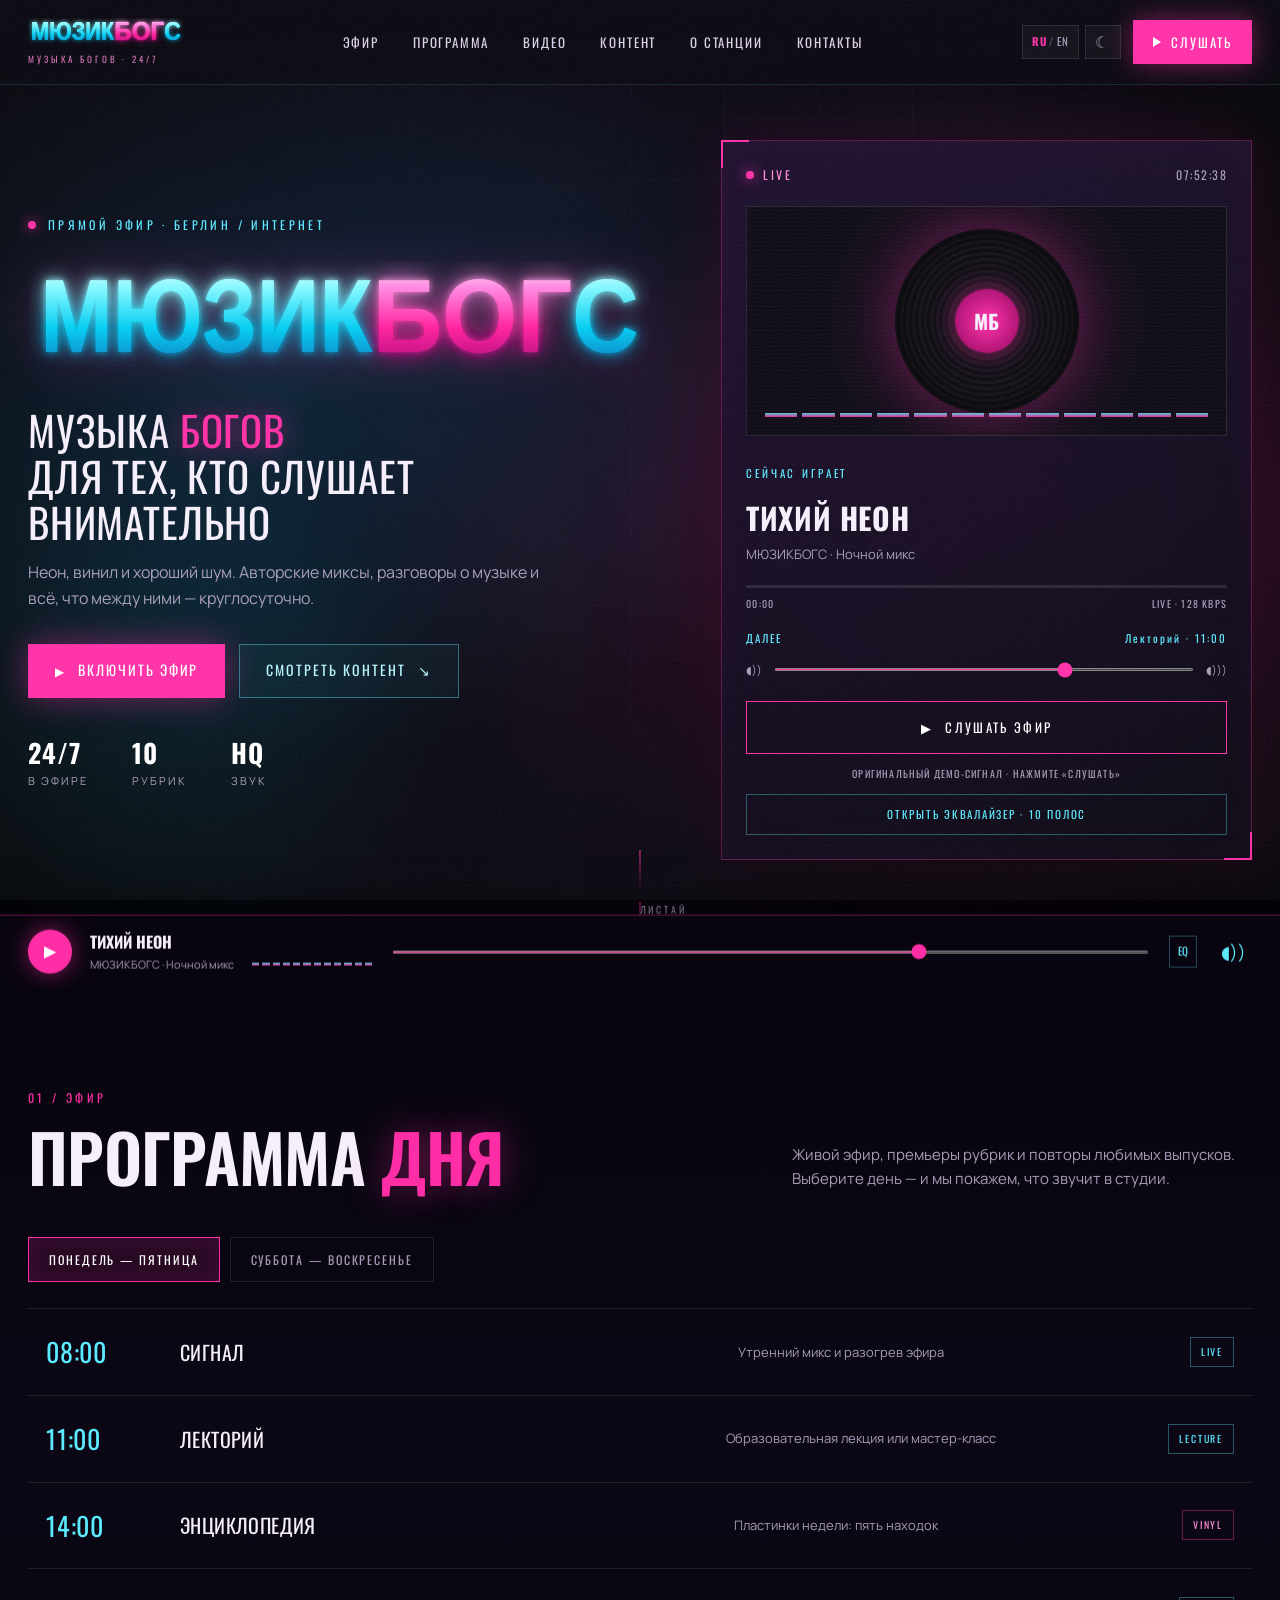
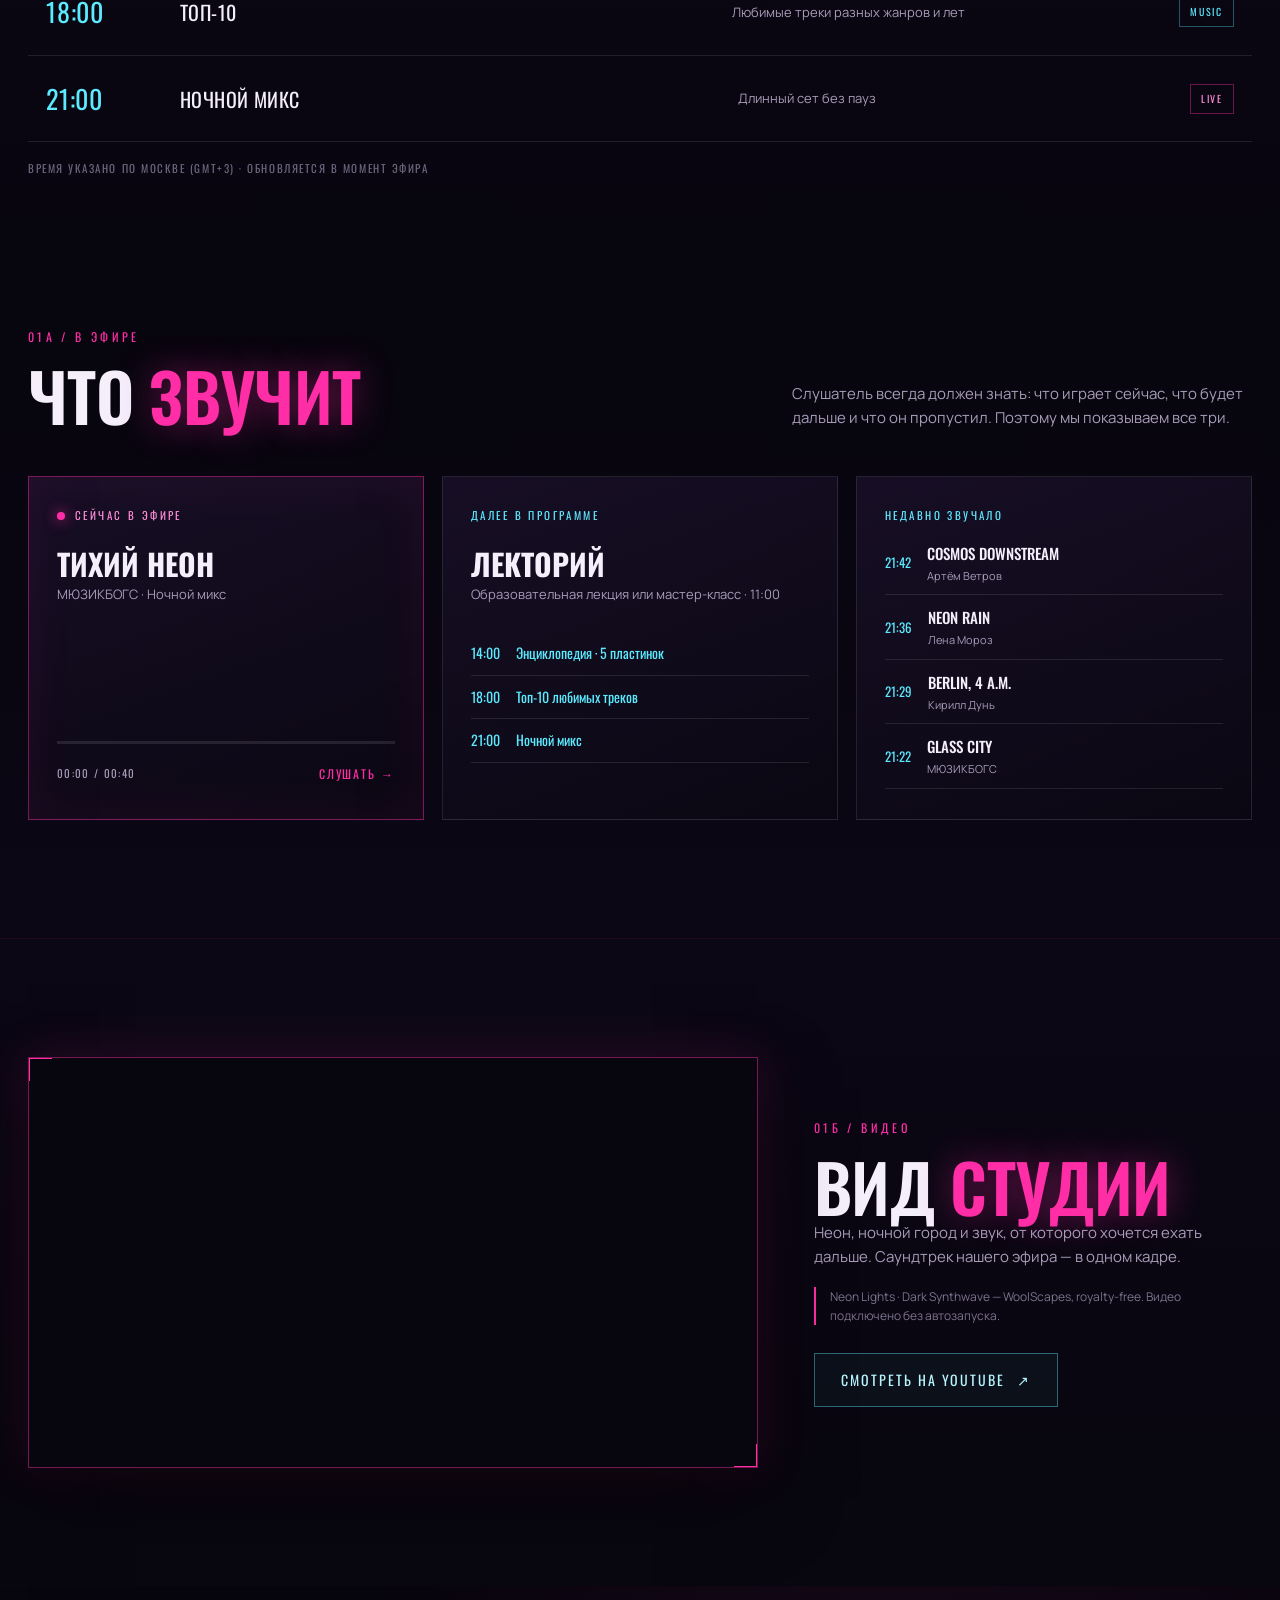
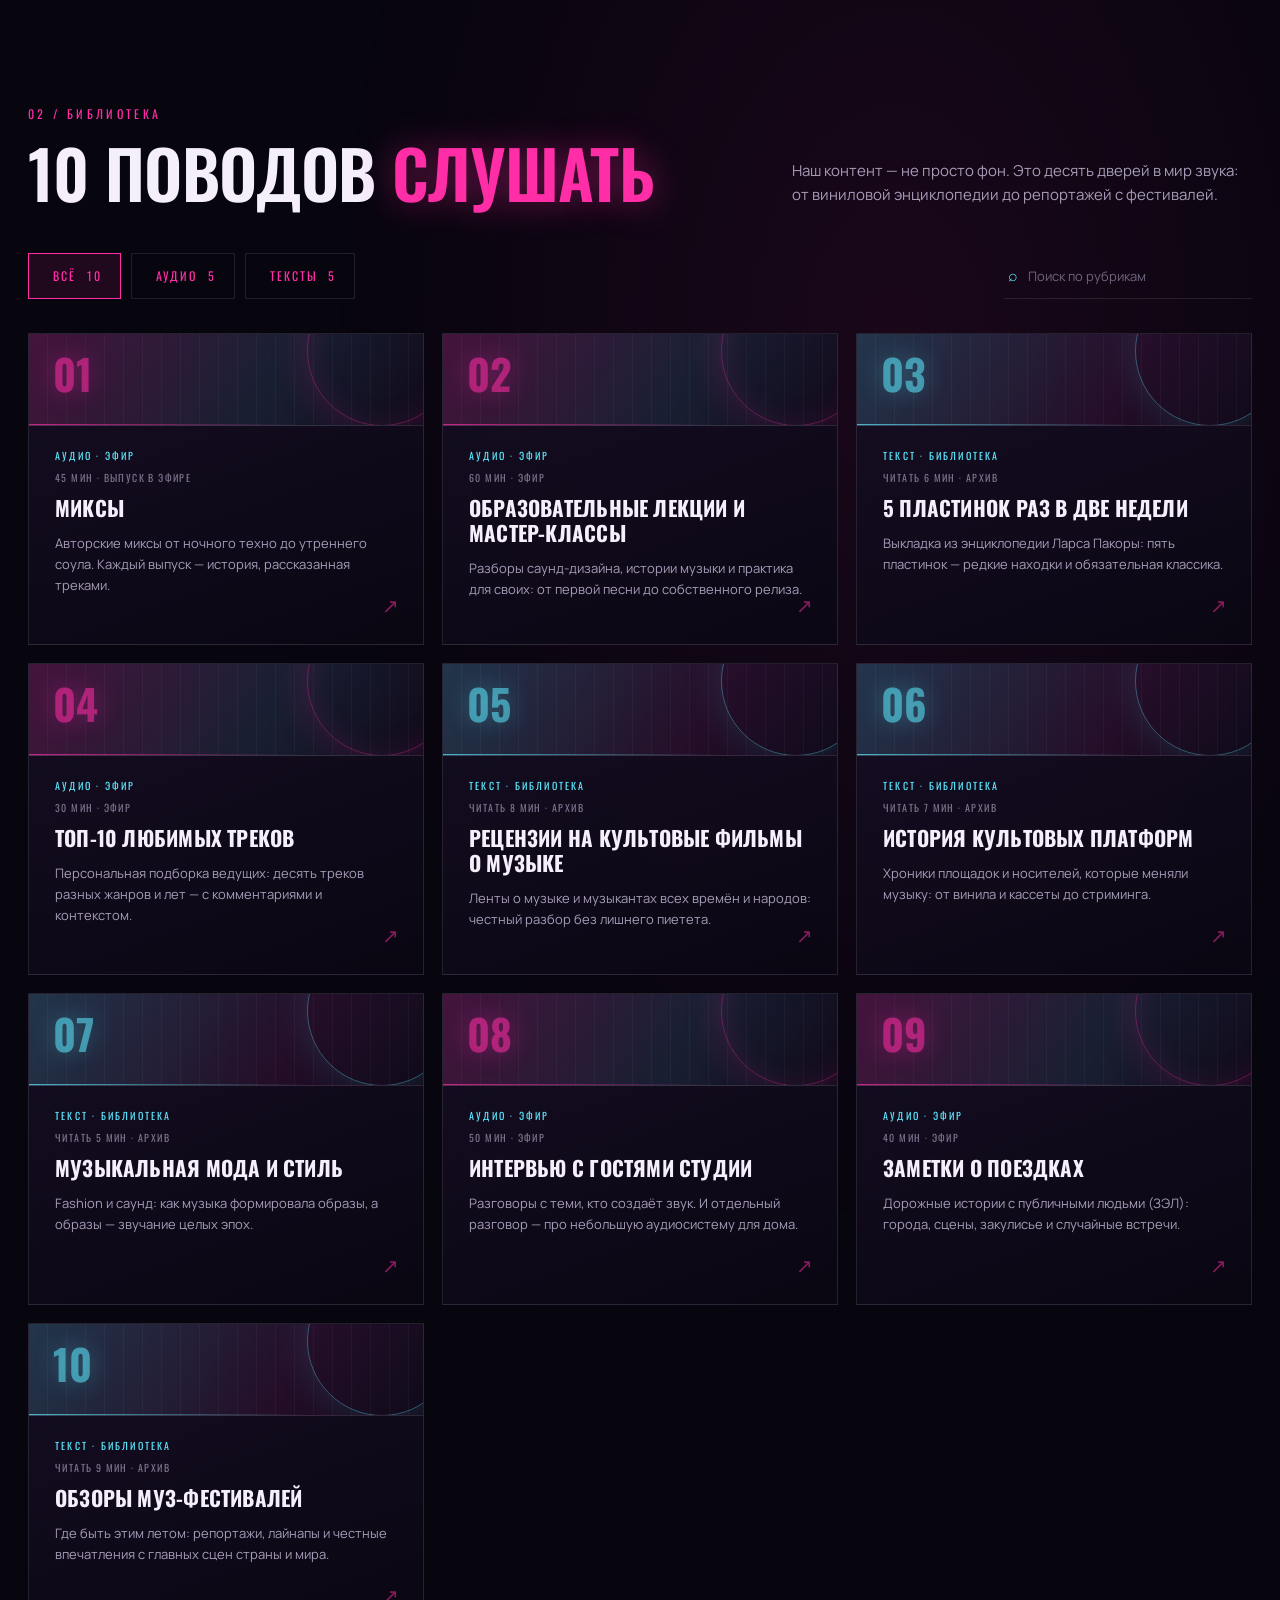
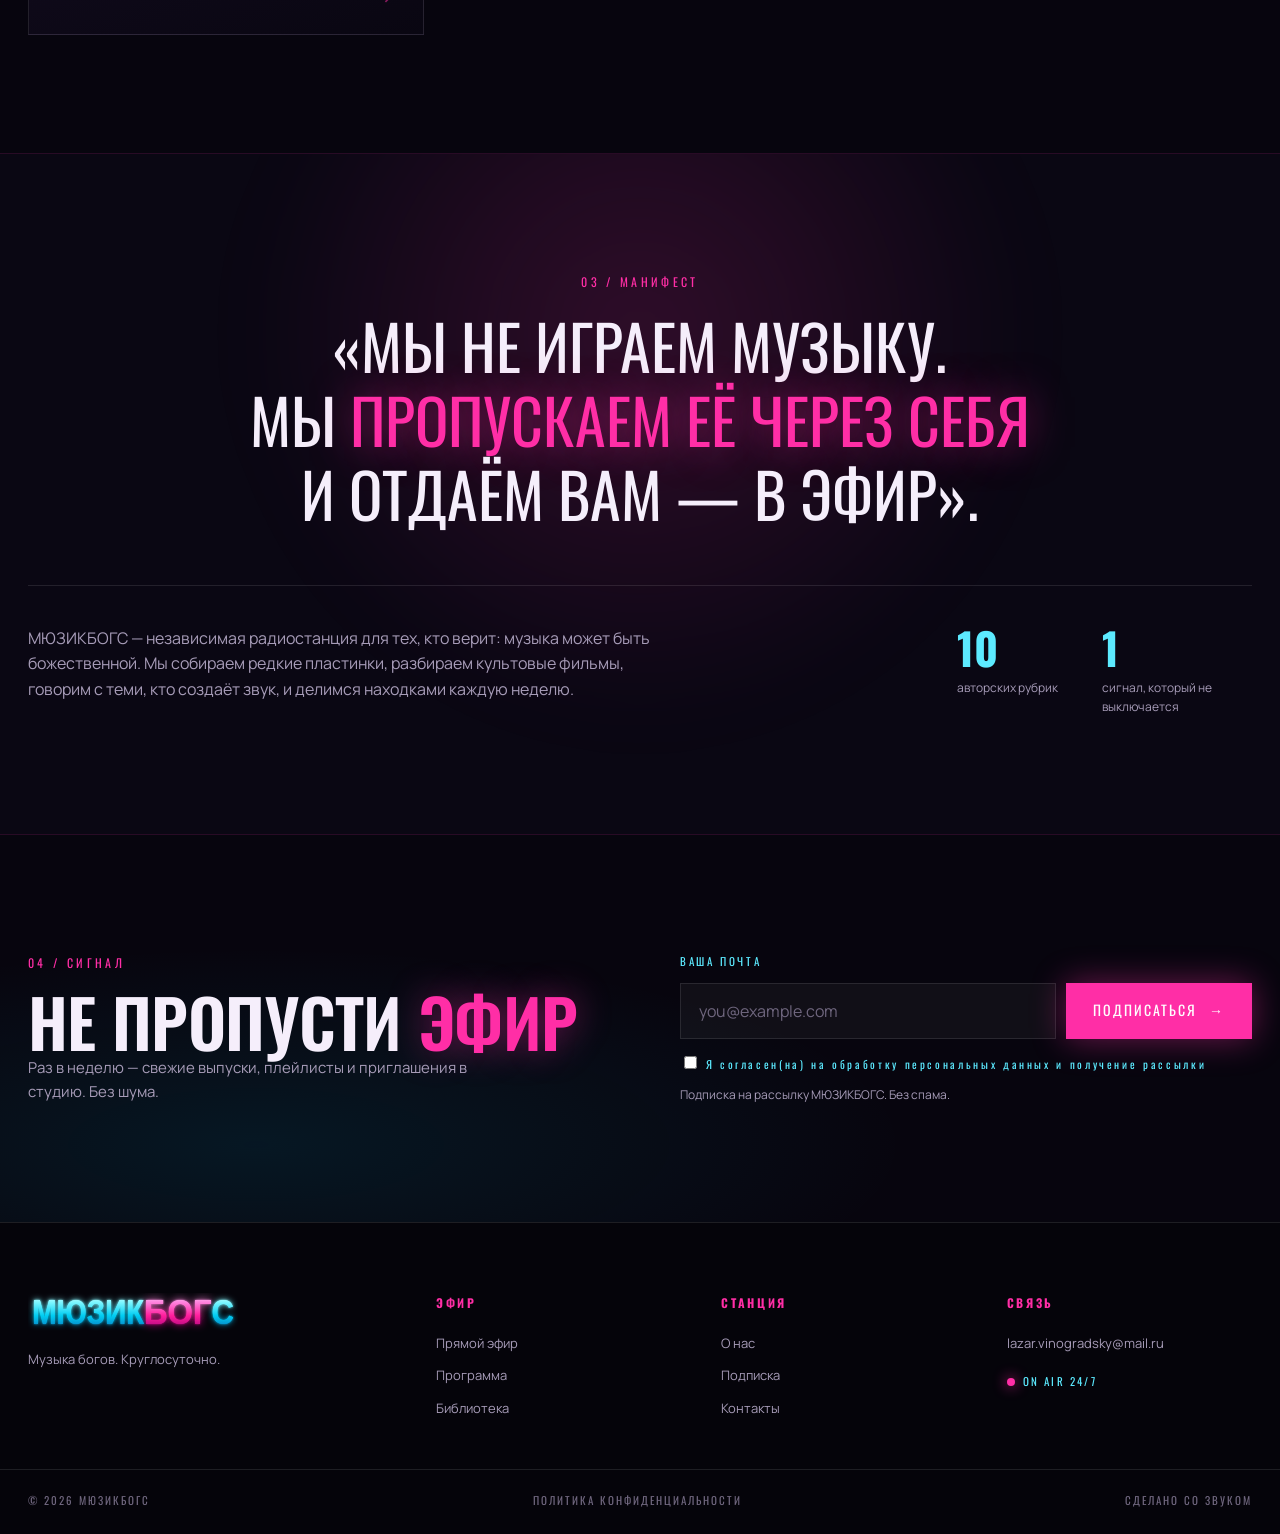
==== commit 9907b1b2: "Original demo audio, Web Audio EQ, consent and privacy policy" ====
--- a/index.html
+++ b/index.html
@@ -98,11 +98,17 @@
             <div class="progress" aria-hidden="true"><span id="progress-fill"></span></div>
             <div class="progress-meta"><span id="now-time">00:00</span><span data-i18n="live.bitrate">LIVE · 128 KBPS</span></div>
             <p class="up-next"><span data-i18n="live.next">ДАЛЕЕ</span> <span data-i18n="live.nextValue">Лекторий · 11:00</span></p>
+            <div class="volume-row">
+              <span aria-hidden="true">◖))</span>
+              <input type="range" class="volume-range" id="hero-volume" min="0" max="1" step="0.01" value="0.7" data-i18n-aria="a11y.volume" aria-label="Громкость" />
+              <span aria-hidden="true">◖)))</span>
+            </div>
             <button class="card-play" data-play-toggle data-i18n-aria="a11y.play" aria-label="Play / pause">
               <span class="card-play-icon" aria-hidden="true">▶</span>
               <span class="card-play-text" data-i18n="play.card">СЛУШАТЬ ЭФИР</span>
             </button>
             <p class="stream-status" id="stream-status" role="status" data-i18n="stream.idle">ПОТОК ГОТОВ · НАЖМИТЕ «СЛУШАТЬ»</p>
+            <button class="eq-open" id="eq-open" data-i18n="eq.open">ОТКРЫТЬ ЭКВАЛАЙЗЕР · 10 ПОЛОС</button>
           </div>
         </aside>
       </div>
@@ -188,7 +194,7 @@
           <span class="section-index" data-i18n="video.index">01Б / ВИДЕО</span>
           <h2 class="section-title" data-i18n-html="true" data-i18n="video.title">ВИД <span>СТУДИИ</span></h2>
           <p class="section-lead" data-i18n="video.lead">Неон, ночной город и звук, от которого хочется ехать дальше. Саундтрек нашего эфира — в одном кадре.</p>
-          <p class="video-caption" data-i18n="video.caption">Neon Lights · Dark Synthwave — royalty-free визуальный ряд для настроения МЮЗИКБОГС.</p>
+          <p class="video-caption" data-i18n-html="true" data-i18n="video.caption">Neon Lights · Dark Synthwave — <a href="https://www.youtube.com/@WoolScapes" target="_blank" rel="noopener noreferrer">WoolScapes</a>, royalty-free. Видео подключено без автозапуска.</p>
           <a class="btn btn--ghost" href="https://www.youtube.com/watch?v=11jEgN6SjG0" target="_blank" rel="noopener noreferrer">
             <span data-i18n="video.cta">СМОТРЕТЬ НА YOUTUBE</span> <span aria-hidden="true">↗</span>
           </a>
@@ -251,7 +257,11 @@
             <input type="email" id="email" name="email" placeholder="you@example.com" autocomplete="email" required />
             <button type="submit" class="btn btn--primary"><span data-i18n="sub.button">ПОДПИСАТЬСЯ</span> <span aria-hidden="true">→</span></button>
           </div>
-          <p class="form-note" id="form-note" role="status" data-i18n="sub.note">Нажимая кнопку, вы соглашаетесь получать нашу радиорассылку.</p>
+          <label class="consent">
+            <input type="checkbox" id="consent" required />
+            <span data-i18n-html="true" data-i18n="sub.consent">Я согласен(на) на <a href="privacy.html" target="_blank" rel="noopener noreferrer">обработку персональных данных</a> и получение рассылки</span>
+          </label>
+          <p class="form-note" id="form-note" role="status" data-i18n="sub.note">Подписка на рассылку МЮЗИКБОГС. Без спама.</p>
         </form>
       </div>
     </section>
@@ -282,7 +292,7 @@
         <span class="footer-live"><span class="pulse"></span> ON AIR 24/7</span>
       </div>
     </div>
-    <div class="container footer-bottom"><span>© 2026 МЮЗИКБОГС</span><span data-i18n="footer.made">СДЕЛАНО СО ЗВУКОМ</span></div>
+    <div class="container footer-bottom"><span>© 2026 МЮЗИКБОГС</span><a href="privacy.html" data-i18n="footer.privacy">ПОЛИТИКА КОНФИДЕНЦИАЛЬНОСТИ</a><span data-i18n="footer.made">СДЕЛАНО СО ЗВУКОМ</span></div>
   </footer>
 
   <!-- Мини-плеер -->
@@ -294,12 +304,31 @@
         <span id="mini-artist">МЮЗИКБОГС · Ночной микс</span>
       </div>
       <div class="mini-eq" id="mini-eq" aria-hidden="true"><i></i><i></i><i></i><i></i><i></i><i></i><i></i><i></i><i></i><i></i><i></i><i></i></div>
-      <input type="range" class="mini-volume" id="volume" min="0" max="1" step="0.05" value="0.7" data-i18n-aria="a11y.volume" aria-label="Громкость" />
+      <input type="range" class="mini-volume" id="volume" min="0" max="1" step="0.01" value="0.7" data-i18n-aria="a11y.volume" aria-label="Громкость" />
+      <button class="mini-eq-btn" id="eq-open-mini" data-i18n-aria="a11y.eq" aria-label="Открыть эквалайзер">EQ</button>
       <button class="mini-vol" id="mute-btn" data-i18n-aria="a11y.mute" aria-label="Выключить звук"><span aria-hidden="true">◖))</span></button>
     </div>
   </div>
 
-  <audio id="stream-audio" preload="none"></audio>
+  <!-- Эквалайзер -->
+  <div class="eq-panel" id="eq-panel" role="dialog" aria-label="Эквалайзер" hidden>
+    <div class="eq-head">
+      <div>
+        <span class="eq-kicker">МЮЗИКБОГС · AUDIO ENGINE</span>
+        <h3 data-i18n="eq.title">ЭКВАЛАЙЗЕР</h3>
+      </div>
+      <button id="eq-close" aria-label="Закрыть эквалайзер" data-i18n-aria="a11y.eqClose">×</button>
+    </div>
+    <canvas id="eq-canvas" width="900" height="150" aria-hidden="true"></canvas>
+    <div class="eq-bands" id="eq-bands"></div>
+    <div class="eq-foot">
+      <label>ПРЕСЕТ <select id="eq-preset"></select></label>
+      <button id="eq-reset">FLAT / 0 dB</button>
+      <span id="eq-readout">—</span>
+    </div>
+  </div>
+
+  <audio id="stream-audio" preload="none" loop></audio>
 
   <script src="script.js"></script>
 </body>
--- a/styles.css
+++ b/styles.css
@@ -382,6 +382,19 @@
 .stream-status { margin: 12px 0 0; text-align: center; font-family: "Oswald", "Arial Narrow", sans-serif; font-size: 10px; letter-spacing: .12em; color: var(--muted); }
 .stream-status.is-live { color: var(--cyan); }
 .stream-status.is-error { color: #ff6b8a; }
+.volume-row { display: flex; align-items: center; gap: 10px; margin-top: 14px; font-size: 11px; color: var(--muted); }
+.volume-range, .mini-volume { flex: 1; min-width: 0; height: 3px; accent-color: var(--pink); cursor: pointer; }
+.eq-open {
+  width: 100%; margin-top: 12px; padding: 11px;
+  background: transparent; border: 1px solid rgba(92,234,255,.35);
+  color: var(--cyan); font-family: "Oswald", "Arial Narrow", sans-serif;
+  font-size: 11px; letter-spacing: .16em; transition: background .3s, box-shadow .3s;
+}
+.eq-open:hover { background: rgba(92,234,255,.08); box-shadow: 0 0 22px rgba(92,234,255,.14); }
+.mini-eq-btn { background: none; border: 1px solid rgba(92,234,255,.3); color: var(--cyan); font-family: "Oswald", "Arial Narrow", sans-serif; font-size: 11px; padding: 6px 8px; }
+.consent { display: flex; gap: 10px; align-items: flex-start; margin-top: 14px; font-size: 12px; color: var(--muted); }
+.consent input { margin-top: 3px; accent-color: var(--pink); flex-shrink: 0; }
+.consent a { color: var(--cyan); }
 
 .scroll-hint {
   position: absolute; bottom: 26px; left: 50%; transform: translateX(-50%);
@@ -624,6 +637,32 @@
 .mini-volume { width: 88px; height: 3px; accent-color: var(--pink); cursor: pointer; }
 .mini-vol { background: none; border: 0; color: var(--cyan); font-size: 18px; padding: 6px; }
 
+/* --- Профессиональный эквалайзер --- */
+.eq-panel {
+  position: fixed; right: 24px; bottom: 96px; z-index: 1300;
+  width: min(760px, calc(100vw - 48px));
+  background: linear-gradient(160deg, rgba(20,12,36,.98), rgba(8,5,16,.99));
+  border: 1px solid rgba(255,46,166,.55);
+  box-shadow: 0 30px 80px rgba(0,0,0,.7), 0 0 50px rgba(255,46,166,.16);
+  padding: 22px 24px; backdrop-filter: blur(20px);
+}
+.eq-panel[hidden] { display: none; }
+.eq-head { display: flex; justify-content: space-between; align-items: flex-start; }
+.eq-kicker { font-family: "Oswald", "Arial Narrow", sans-serif; font-size: 10px; letter-spacing: .24em; color: var(--cyan); }
+.eq-head h3 { font-family: "Oswald", "Arial Narrow", sans-serif; font-size: 24px; letter-spacing: .06em; margin: 4px 0 0; }
+.eq-head button { background: none; border: 0; color: var(--pink); font-size: 26px; line-height: 1; cursor: pointer; }
+#eq-canvas { display: block; width: 100%; height: 120px; margin: 18px 0; border: 1px solid var(--line); }
+.eq-bands { display: grid; grid-template-columns: repeat(10, 1fr); gap: 8px; }
+.eq-band { display: flex; flex-direction: column; align-items: center; gap: 8px; }
+.eq-band-db { font-family: "Oswald", "Arial Narrow", sans-serif; font-size: 11px; color: var(--pink); min-width: 28px; text-align: center; }
+.eq-band-hz { font-family: "Oswald", "Arial Narrow", sans-serif; font-size: 10px; color: var(--muted); }
+.eq-slider { writing-mode: vertical-lr; direction: rtl; width: 20px; height: 110px; accent-color: var(--pink); cursor: pointer; }
+.eq-foot { display: flex; align-items: center; gap: 16px; margin-top: 18px; padding-top: 16px; border-top: 1px solid var(--line); font-family: "Oswald", "Arial Narrow", sans-serif; font-size: 11px; letter-spacing: .12em; }
+.eq-foot label { color: var(--muted); display: flex; align-items: center; gap: 8px; }
+.eq-foot select, .eq-foot button { background: rgba(255,255,255,.04); color: var(--text); border: 1px solid var(--line); padding: 7px 10px; font-family: "Oswald", "Arial Narrow", sans-serif; font-size: 11px; letter-spacing: .1em; }
+.eq-foot button { color: var(--cyan); cursor: pointer; }
+.eq-foot span { margin-left: auto; color: var(--pink); }
+
 /* --- Светлая тема --- */
 html[data-theme="light"] {
   --bg: #f6f1fa;
@@ -705,6 +744,11 @@
 html[data-theme="light"] .footer-bottom { color: var(--muted); }
 html[data-theme="light"] .mini-player { background: rgba(255,255,255,.96); box-shadow: 0 -10px 40px rgba(70,25,80,.14); }
 html[data-theme="light"] .scroll-hint { color: var(--muted); }
+html[data-theme="light"] .eq-panel { background: linear-gradient(160deg, rgba(255,255,255,.98), rgba(246,239,251,.99)); border-color: rgba(201,24,130,.5); box-shadow: 0 24px 60px rgba(70,25,80,.18); }
+html[data-theme="light"] #eq-canvas { border-color: var(--line); }
+html[data-theme="light"] .eq-foot select,
+html[data-theme="light"] .eq-foot button { background: rgba(60,30,80,.05); }
+html[data-theme="light"] .footer-bottom a { color: var(--muted); }
 
 /* --- Адаптив --- */
 @media (max-width: 1100px) {
@@ -759,6 +803,11 @@
   .mini-eq, .mini-volume { display: none; }
   .switch-btn--lang { padding: 0 6px; font-size: 10px; }
   .card-art { height: 78px; }
+  .eq-panel { right: 0; bottom: 0; width: 100%; max-height: 88vh; overflow-y: auto; border-left: 0; border-bottom: 0; padding: 18px 16px; }
+  .eq-bands { gap: 3px; }
+  .eq-slider { height: 88px; width: 16px; }
+  .eq-foot { gap: 8px; flex-wrap: wrap; }
+  .eq-foot span { margin-left: 0; width: 100%; }
 }
 @media (prefers-reduced-motion: reduce) {
   *, *::before, *::after { animation-duration: .01ms !important; animation-iteration-count: 1 !important; scroll-behavior: auto !important; transition-duration: .01ms !important; }
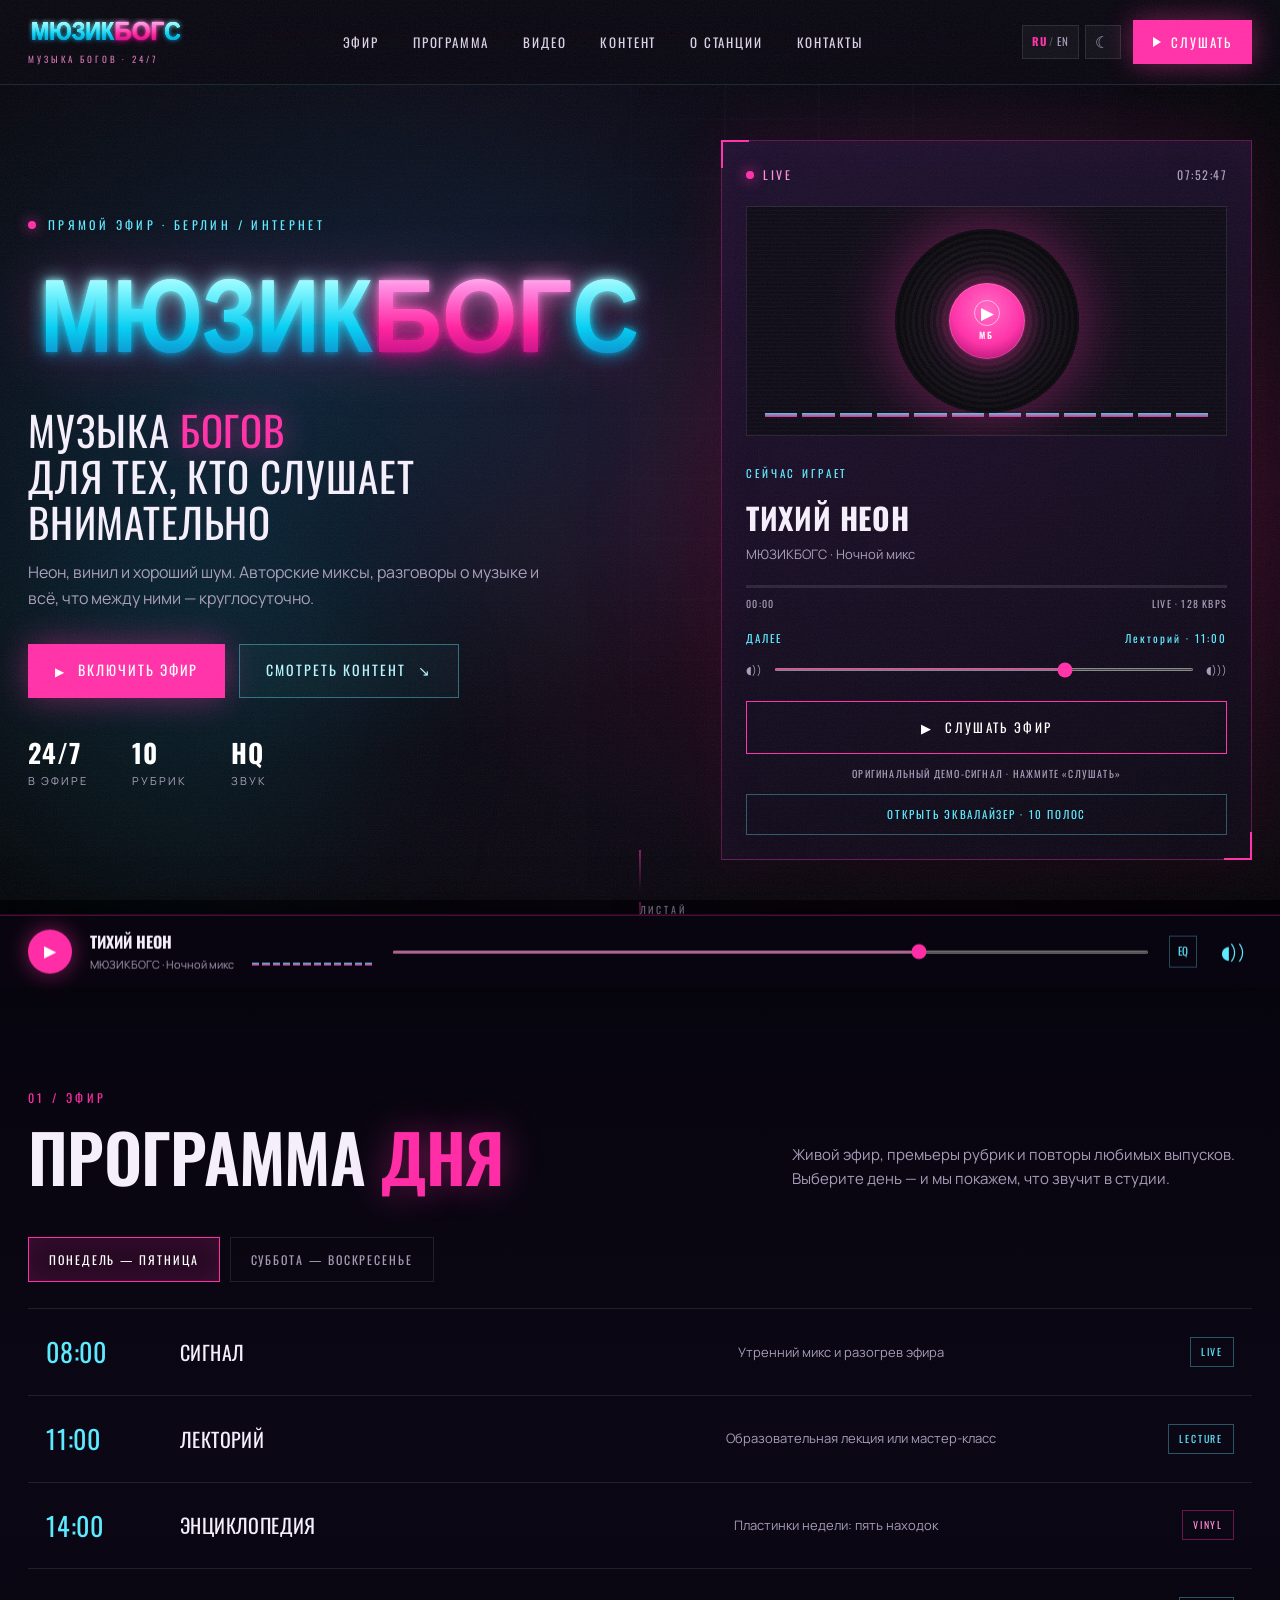
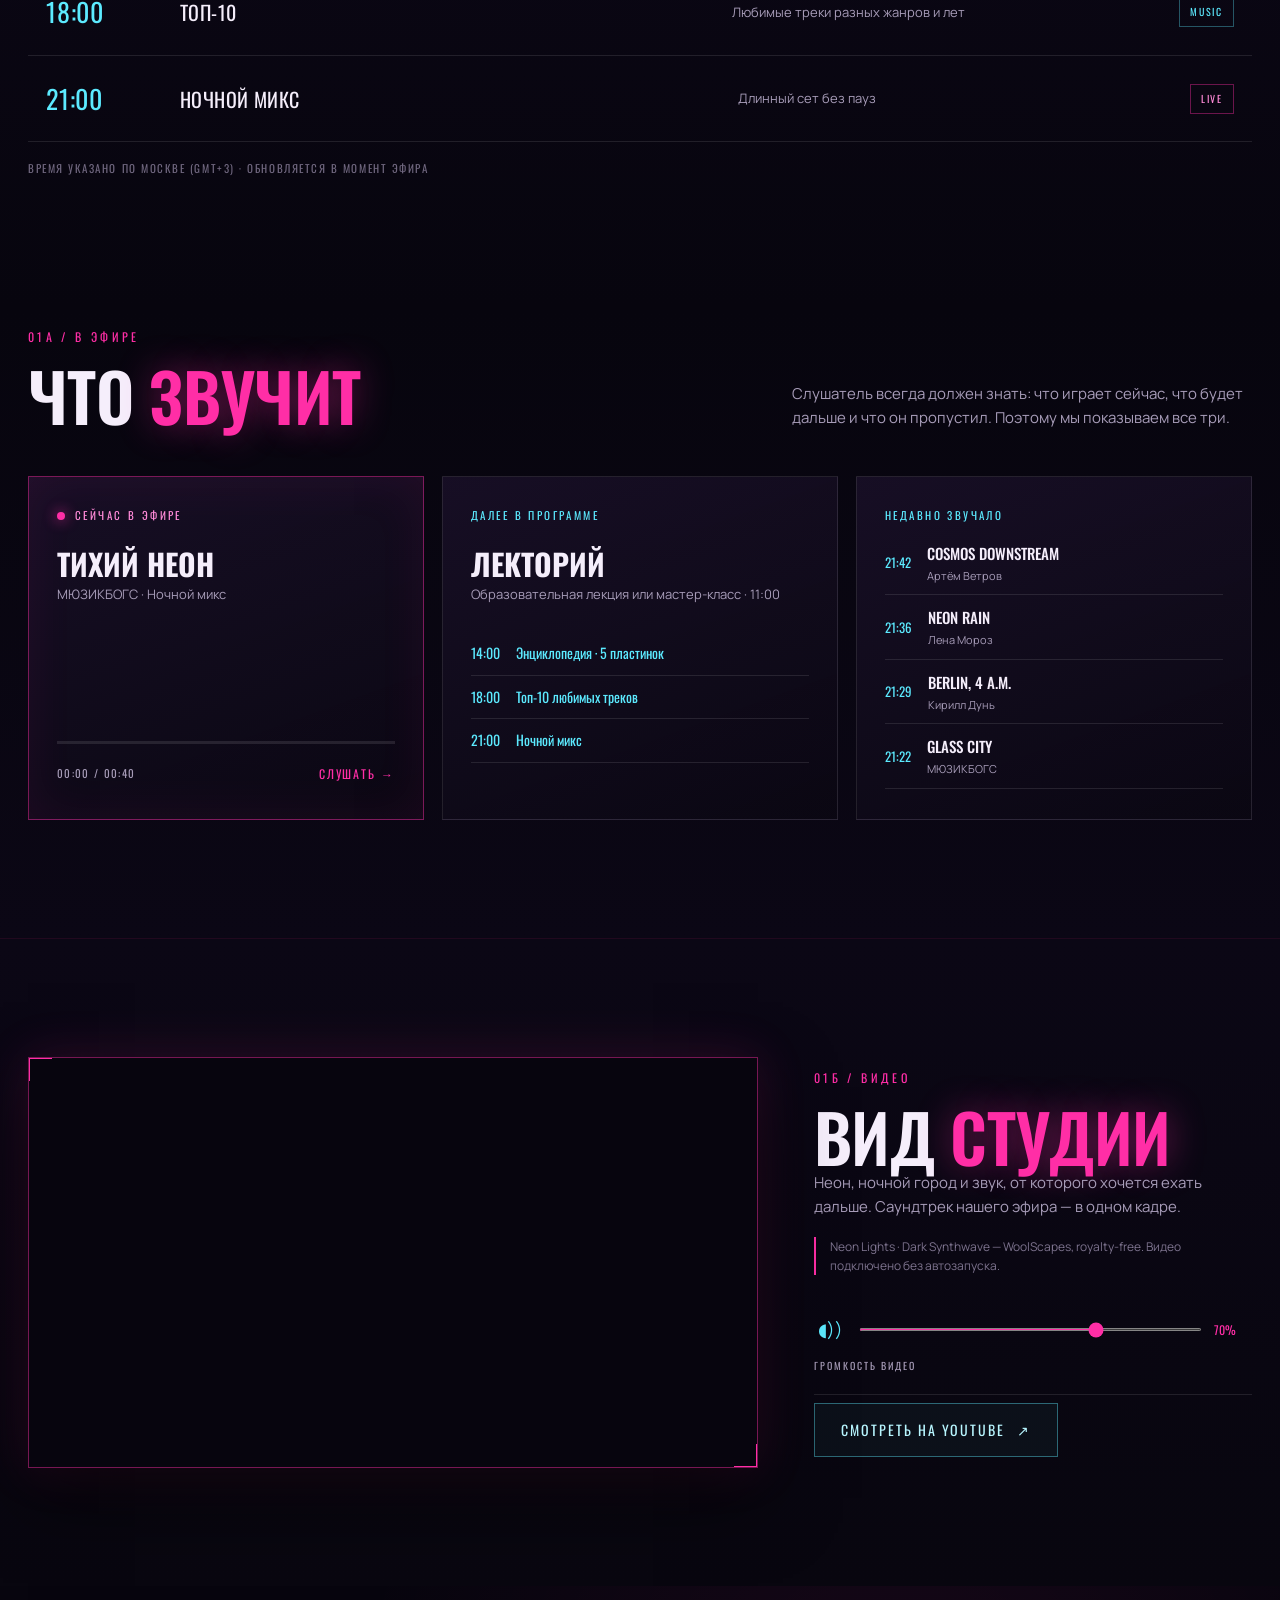
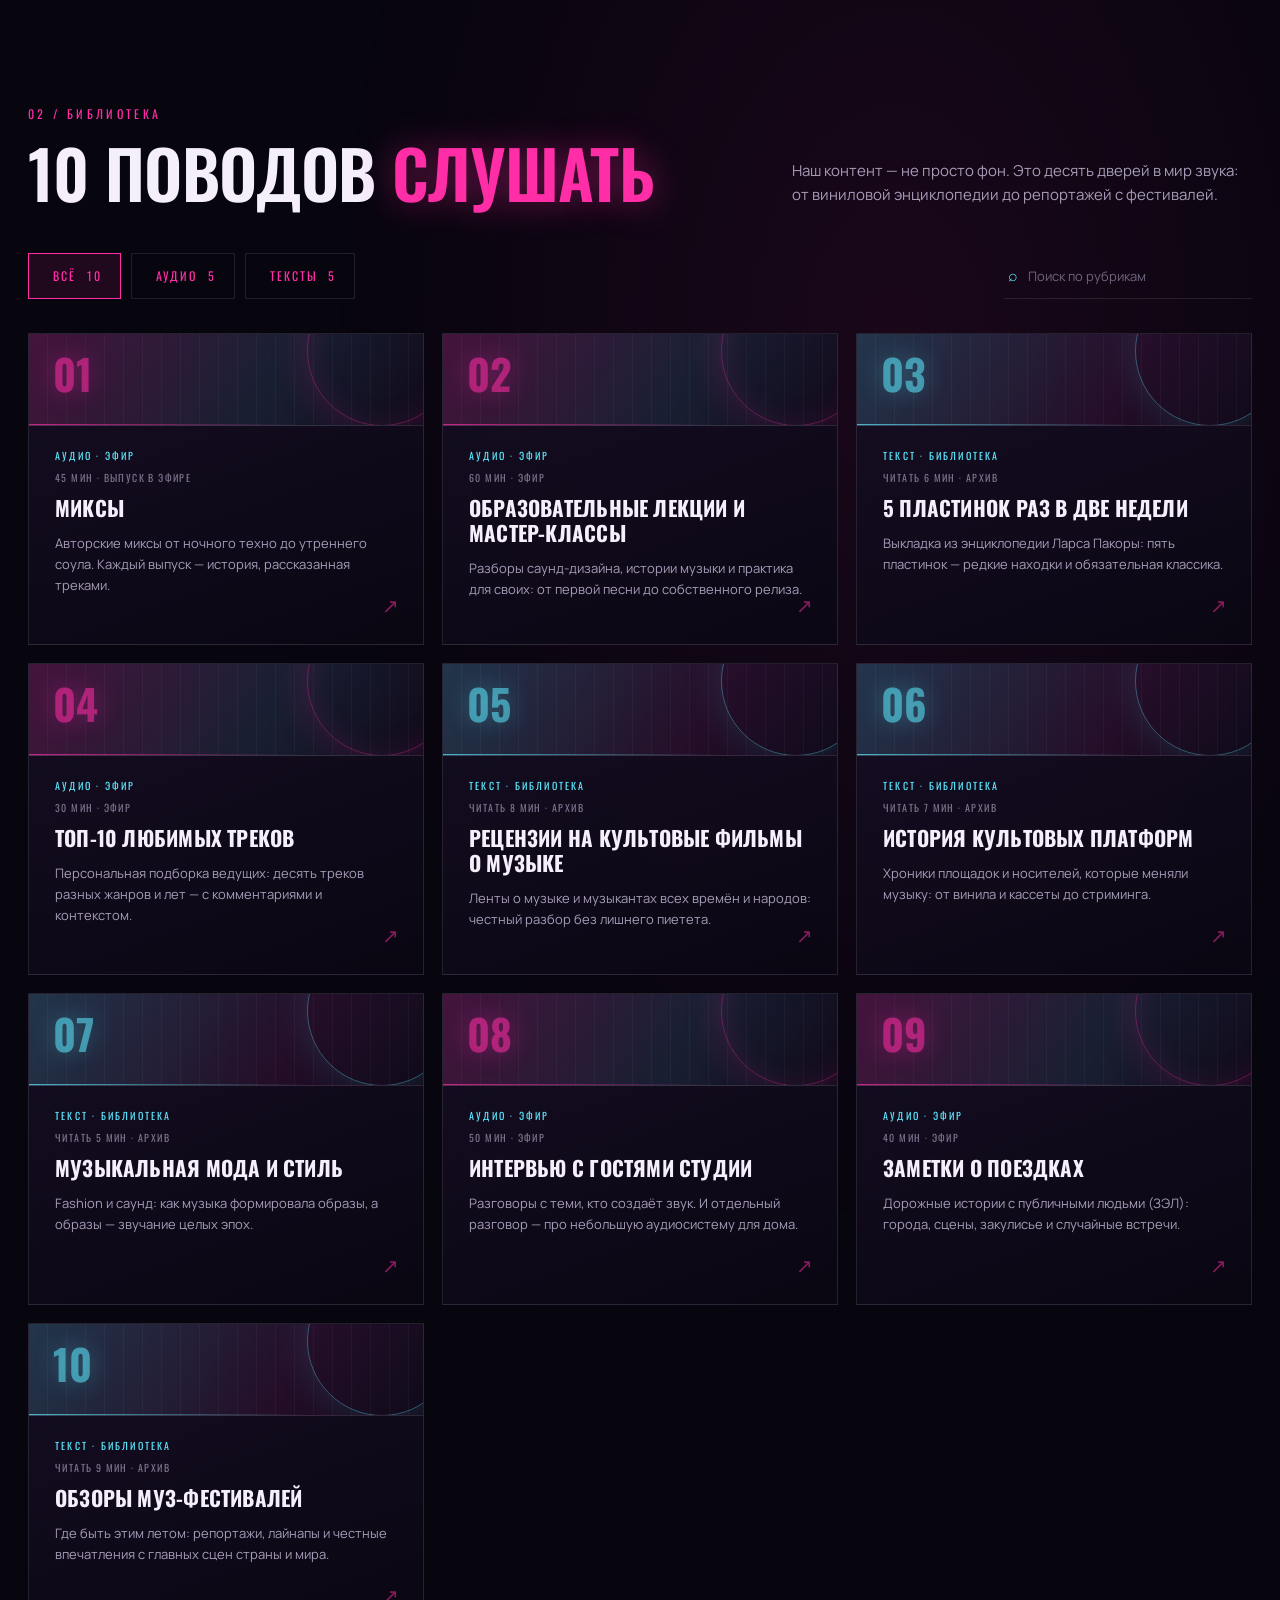
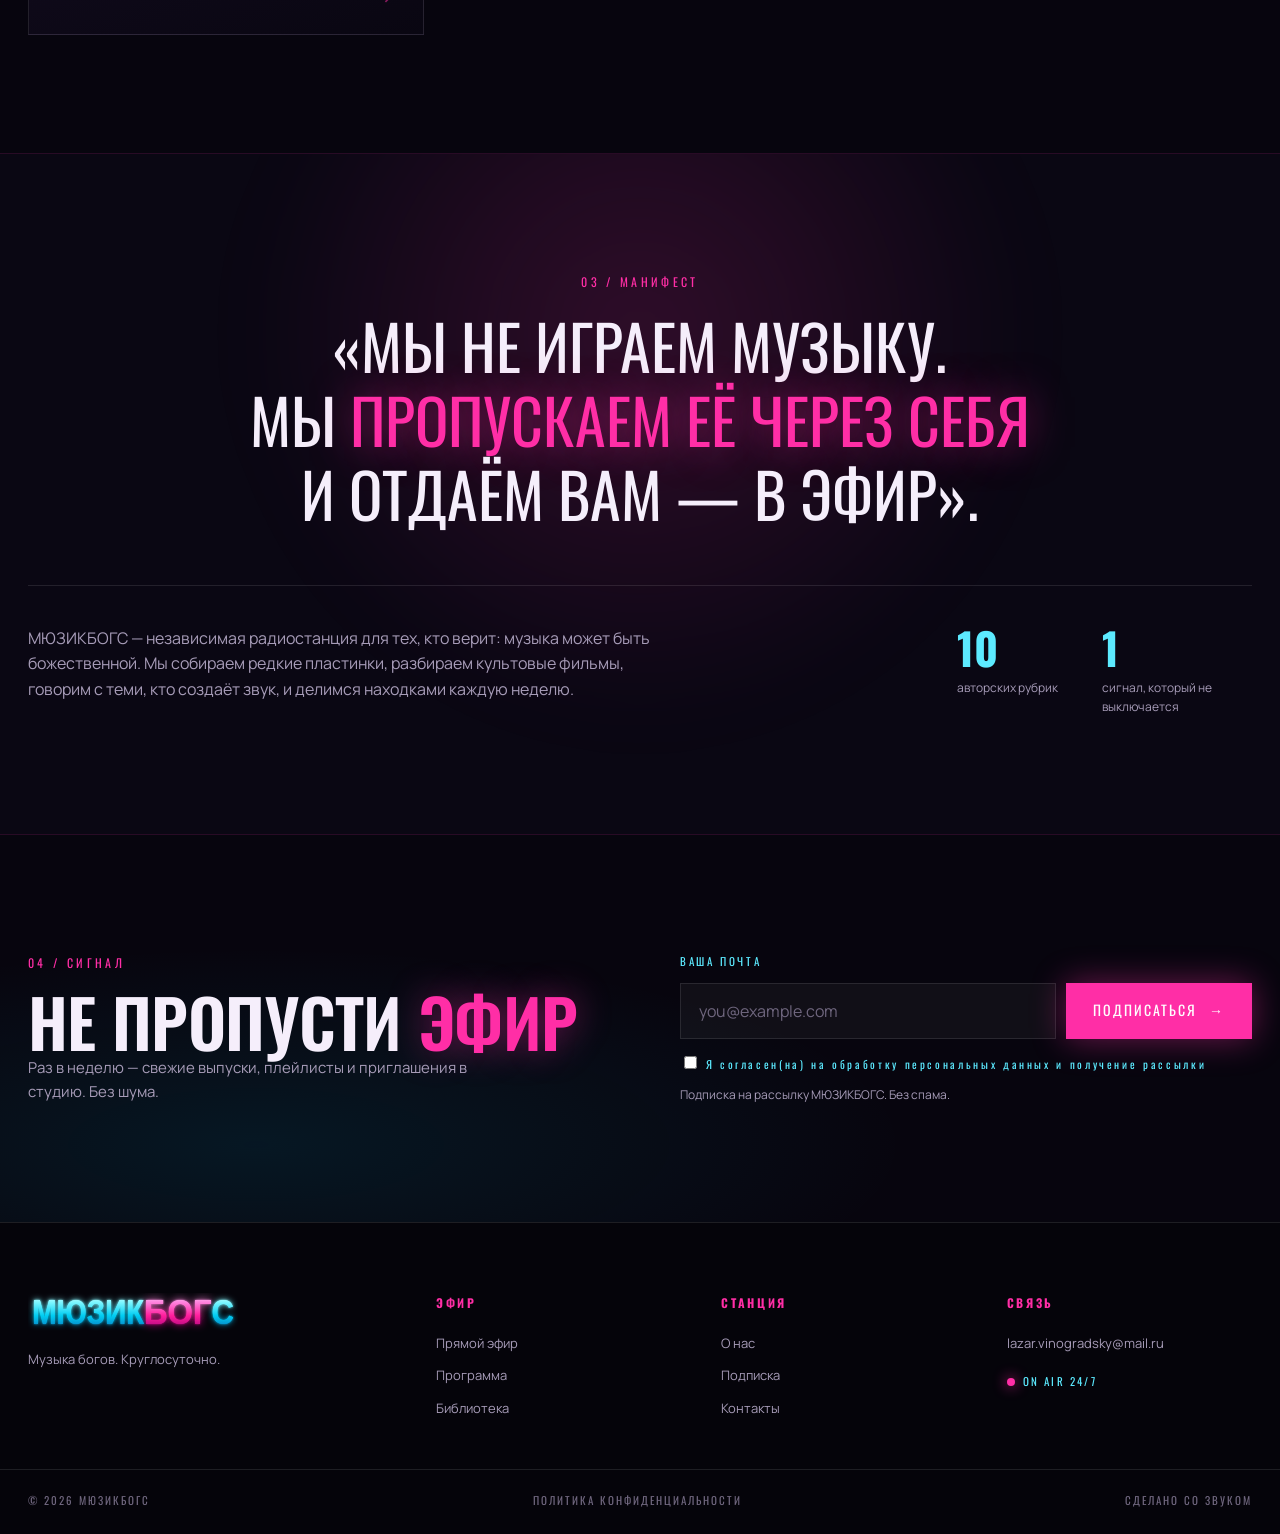
==== commit 09195c6f: "Clickable vinyl play button, video volume control, favicon" ====
--- a/index.html
+++ b/index.html
@@ -6,7 +6,9 @@
   <meta name="theme-color" content="#07050e" />
   <meta name="description" data-i18n-attr="content" data-i18n="meta.desc" content="МЮЗИКБОГС — интернет-радиостанция. Музыка богов: миксы, лекции, пластинки, рецензии, интервью и обзоры фестивалей. Эфир 24/7." />
   <title>МЮЗИКБОГС — Музыка богов. Эфир 24/7</title>
-  <link rel="icon" type="image/svg+xml" href="assets/muzikbogs-wordmark.svg" />
+  <link rel="icon" type="image/svg+xml" href="assets/favicon.svg" />
+  <link rel="alternate icon" type="image/png" href="assets/favicon.png" />
+  <link rel="apple-touch-icon" href="assets/favicon.png" />
   <link rel="preconnect" href="https://fonts.googleapis.com" />
   <link rel="preconnect" href="https://fonts.gstatic.com" crossorigin />
   <link href="https://fonts.googleapis.com/css2?family=Manrope:wght@400;500;600;700;800&family=Oswald:wght@400;500;600;700&display=swap" rel="stylesheet" />
@@ -85,9 +87,14 @@
             <span class="live-badge"><span class="pulse"></span> <span data-i18n="live.live">LIVE</span></span>
             <span class="live-clock" id="live-clock">00:00:00</span>
           </div>
-          <div class="live-art" aria-hidden="true">
-            <div class="vinyl"><div class="vinyl-label">МБ</div></div>
-            <div class="eq" id="hero-eq">
+          <div class="live-art">
+            <button class="vinyl" id="vinyl-btn" data-play-toggle data-i18n-aria="a11y.vinyl" aria-label="Включить эфир с пластинки">
+              <span class="vinyl-label">
+                <span class="vinyl-play" aria-hidden="true">▶</span>
+                <span class="vinyl-mb">МБ</span>
+              </span>
+            </button>
+            <div class="eq" id="hero-eq" aria-hidden="true">
               <i></i><i></i><i></i><i></i><i></i><i></i><i></i><i></i><i></i><i></i><i></i><i></i>
             </div>
           </div>
@@ -183,7 +190,7 @@
       <div class="container video-inner">
         <div class="video-frame reveal">
           <iframe
-            src="https://www.youtube-nocookie.com/embed/11jEgN6SjG0?rel=0&modestbranding=1"
+            src="https://www.youtube-nocookie.com/embed/11jEgN6SjG0?rel=0&modestbranding=1&enablejsapi=1"
             title="Neon Lights — Dark Synthwave / МЮЗИКБОГС"
             allow="accelerometer; autoplay; clipboard-write; encrypted-media; gyroscope; picture-in-picture; web-share"
             referrerpolicy="strict-origin-when-cross-origin"
@@ -195,6 +202,12 @@
           <h2 class="section-title" data-i18n-html="true" data-i18n="video.title">ВИД <span>СТУДИИ</span></h2>
           <p class="section-lead" data-i18n="video.lead">Неон, ночной город и звук, от которого хочется ехать дальше. Саундтрек нашего эфира — в одном кадре.</p>
           <p class="video-caption" data-i18n-html="true" data-i18n="video.caption">Neon Lights · Dark Synthwave — <a href="https://www.youtube.com/@WoolScapes" target="_blank" rel="noopener noreferrer">WoolScapes</a>, royalty-free. Видео подключено без автозапуска.</p>
+          <div class="video-volume">
+            <button class="video-vol-btn" id="video-mute" aria-label="Выключить звук видео" data-i18n-aria="a11y.videoMute"><span aria-hidden="true">◖))</span></button>
+            <input type="range" id="video-volume" min="0" max="100" step="1" value="70" aria-label="Громкость видео" data-i18n-aria="a11y.videoVolume" />
+            <span id="video-volume-value">70%</span>
+            <span class="video-vol-label" data-i18n="video.volume">ГРОМКОСТЬ ВИДЕО</span>
+          </div>
           <a class="btn btn--ghost" href="https://www.youtube.com/watch?v=11jEgN6SjG0" target="_blank" rel="noopener noreferrer">
             <span data-i18n="video.cta">СМОТРЕТЬ НА YOUTUBE</span> <span aria-hidden="true">↗</span>
           </a>
--- a/styles.css
+++ b/styles.css
@@ -328,21 +328,36 @@
   overflow: hidden;
 }
 .vinyl {
-  width: 184px; height: 184px; border-radius: 50%;
+  width: 184px; height: 184px; border-radius: 50%; padding: 0; border: 0;
   background: repeating-radial-gradient(circle at 50% 50%, #141018 0 3px, #0a0810 3px 6px);
   box-shadow: 0 0 50px rgba(255, 46, 166, 0.28), inset 0 0 30px #000;
-  display: grid; place-items: center;
+  display: grid; place-items: center; cursor: pointer;
   animation: spin 7s linear infinite;
   animation-play-state: paused;
-}
+  transition: box-shadow .3s, transform .3s;
+}
+.vinyl:hover { box-shadow: 0 0 70px rgba(255,46,166,.5), inset 0 0 30px #000; transform: scale(1.03); }
+.vinyl:focus-visible { outline: 2px solid var(--cyan); outline-offset: 6px; }
 .is-playing .vinyl { animation-play-state: running; }
 @keyframes spin { to { transform: rotate(360deg); } }
 .vinyl-label {
-  width: 64px; height: 64px; border-radius: 50%;
-  display: grid; place-items: center;
-  background: radial-gradient(circle, var(--pink), #8d005c);
-  font-family: "Oswald", "Arial Narrow", sans-serif; font-size: 20px; font-weight: 700;
-  box-shadow: 0 0 22px rgba(255,46,166,.6);
+  width: 76px; height: 76px; border-radius: 50%;
+  display: flex; flex-direction: column; align-items: center; justify-content: center; gap: 2px;
+  background: radial-gradient(circle at 50% 35%, #ff67c4, var(--pink) 55%, #8d005c);
+  box-shadow: 0 0 26px rgba(255,46,166,.7), inset 0 0 0 1px rgba(255,255,255,.18);
+  transform: rotate(0deg);
+}
+.vinyl-play {
+  display: block; font-size: 17px; line-height: 1; color: #fff;
+  width: 26px; height: 26px; display: grid; place-items: center;
+  border: 1px solid rgba(255,255,255,.55); border-radius: 50%;
+  padding-left: 2px;
+}
+.is-playing .vinyl-play { font-size: 0; padding-left: 0; }
+.is-playing .vinyl-play::after { content: "❚❚"; font-size: 11px; letter-spacing: 1px; }
+.vinyl-mb {
+  font-family: "Oswald", "Arial Narrow", sans-serif; font-size: 9px; font-weight: 700;
+  letter-spacing: .18em; color: rgba(255,255,255,.92);
 }
 .eq {
   position: absolute; left: 18px; right: 18px; bottom: 18px;
@@ -493,7 +508,15 @@
 .video-frame::after { bottom: -1px; right: -1px; border-left: 0; border-top: 0; }
 .video-frame iframe { position: absolute; inset: 0; width: 100%; height: 100%; border: 0; }
 .video-copy .section-lead { margin-bottom: 18px; }
-.video-caption { color: #7d738e; font-size: 12px; border-left: 2px solid var(--pink); padding-left: 14px; margin: 0 0 28px; }
+.video-caption { color: #7d738e; font-size: 12px; border-left: 2px solid var(--pink); padding-left: 14px; margin: 0 0 22px; }
+.video-volume {
+  display: flex; align-items: center; gap: 10px; flex-wrap: wrap;
+  padding: 14px 0 20px; margin-bottom: 8px; border-bottom: 1px solid var(--line);
+}
+.video-vol-btn { background: none; border: 0; color: var(--cyan); font-size: 18px; padding: 4px; cursor: pointer; }
+.video-volume input[type="range"] { flex: 1; min-width: 90px; height: 3px; accent-color: var(--pink); cursor: pointer; }
+.video-volume > span:not(.video-vol-label) { font-family: "Oswald", "Arial Narrow", sans-serif; font-size: 12px; color: var(--pink); min-width: 38px; }
+.video-vol-label { width: 100%; font-family: "Oswald", "Arial Narrow", sans-serif; font-size: 10px; letter-spacing: .2em; color: var(--muted); }
 
 /* --- Контент --- */
 .content-section { background: radial-gradient(ellipse at 70% 20%, rgba(255,46,166,.08), transparent 45%); }
@@ -730,6 +753,7 @@
 html[data-theme="light"] .video-section { background: linear-gradient(180deg, #f0e9f6, #f7f2fa); border-top-color: rgba(201,24,130,.14); }
 html[data-theme="light"] .video-frame { background: #ede4f3; box-shadow: 0 24px 54px rgba(70,25,80,.18), 0 0 36px rgba(201,24,130,.1); }
 html[data-theme="light"] .video-caption { color: var(--muted); }
+html[data-theme="light"] .video-vol-btn { color: var(--cyan); }
 html[data-theme="light"] .content-section { background: radial-gradient(ellipse at 70% 20%, rgba(201,24,130,.08), transparent 45%), #f7f2fa; }
 html[data-theme="light"] .schedule-row:hover { background: rgba(201,24,130,.06); }
 html[data-theme="light"] .sr-tag { border-color: rgba(0,127,166,.4); color: var(--cyan); }
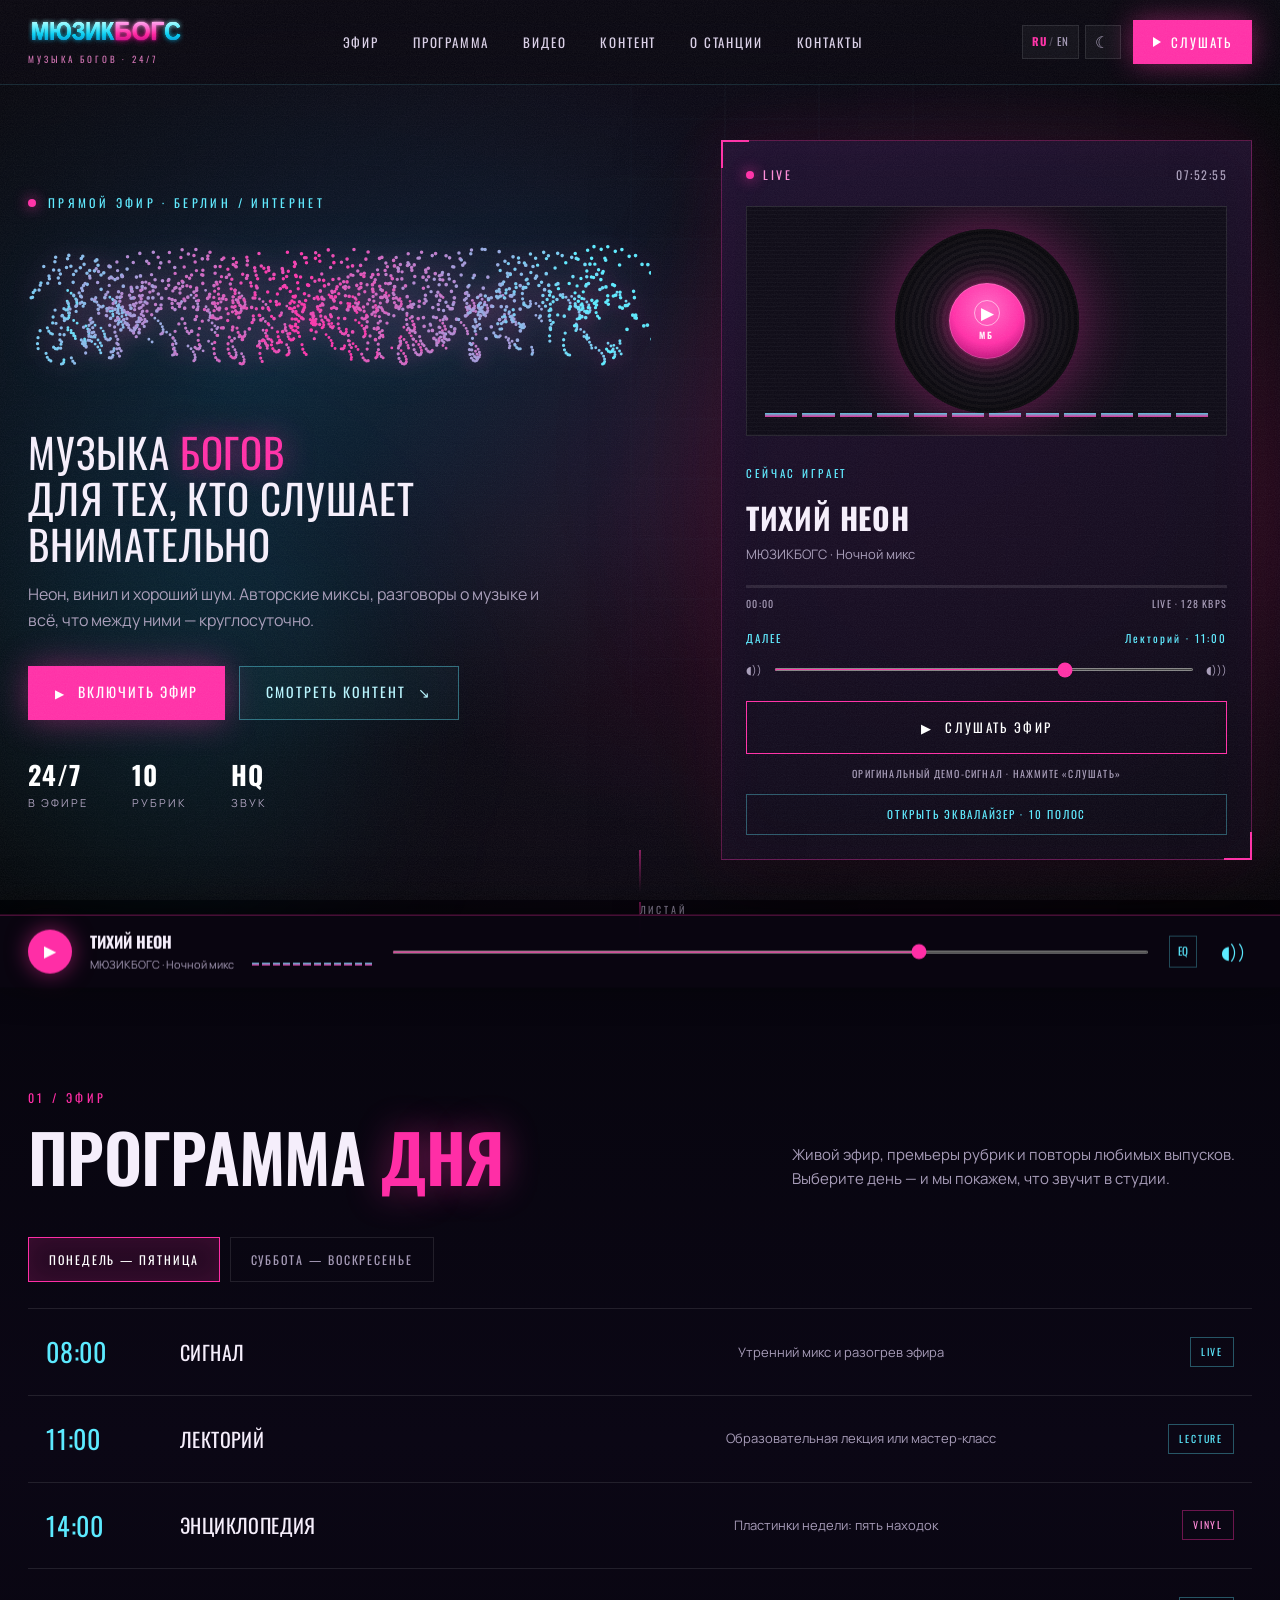
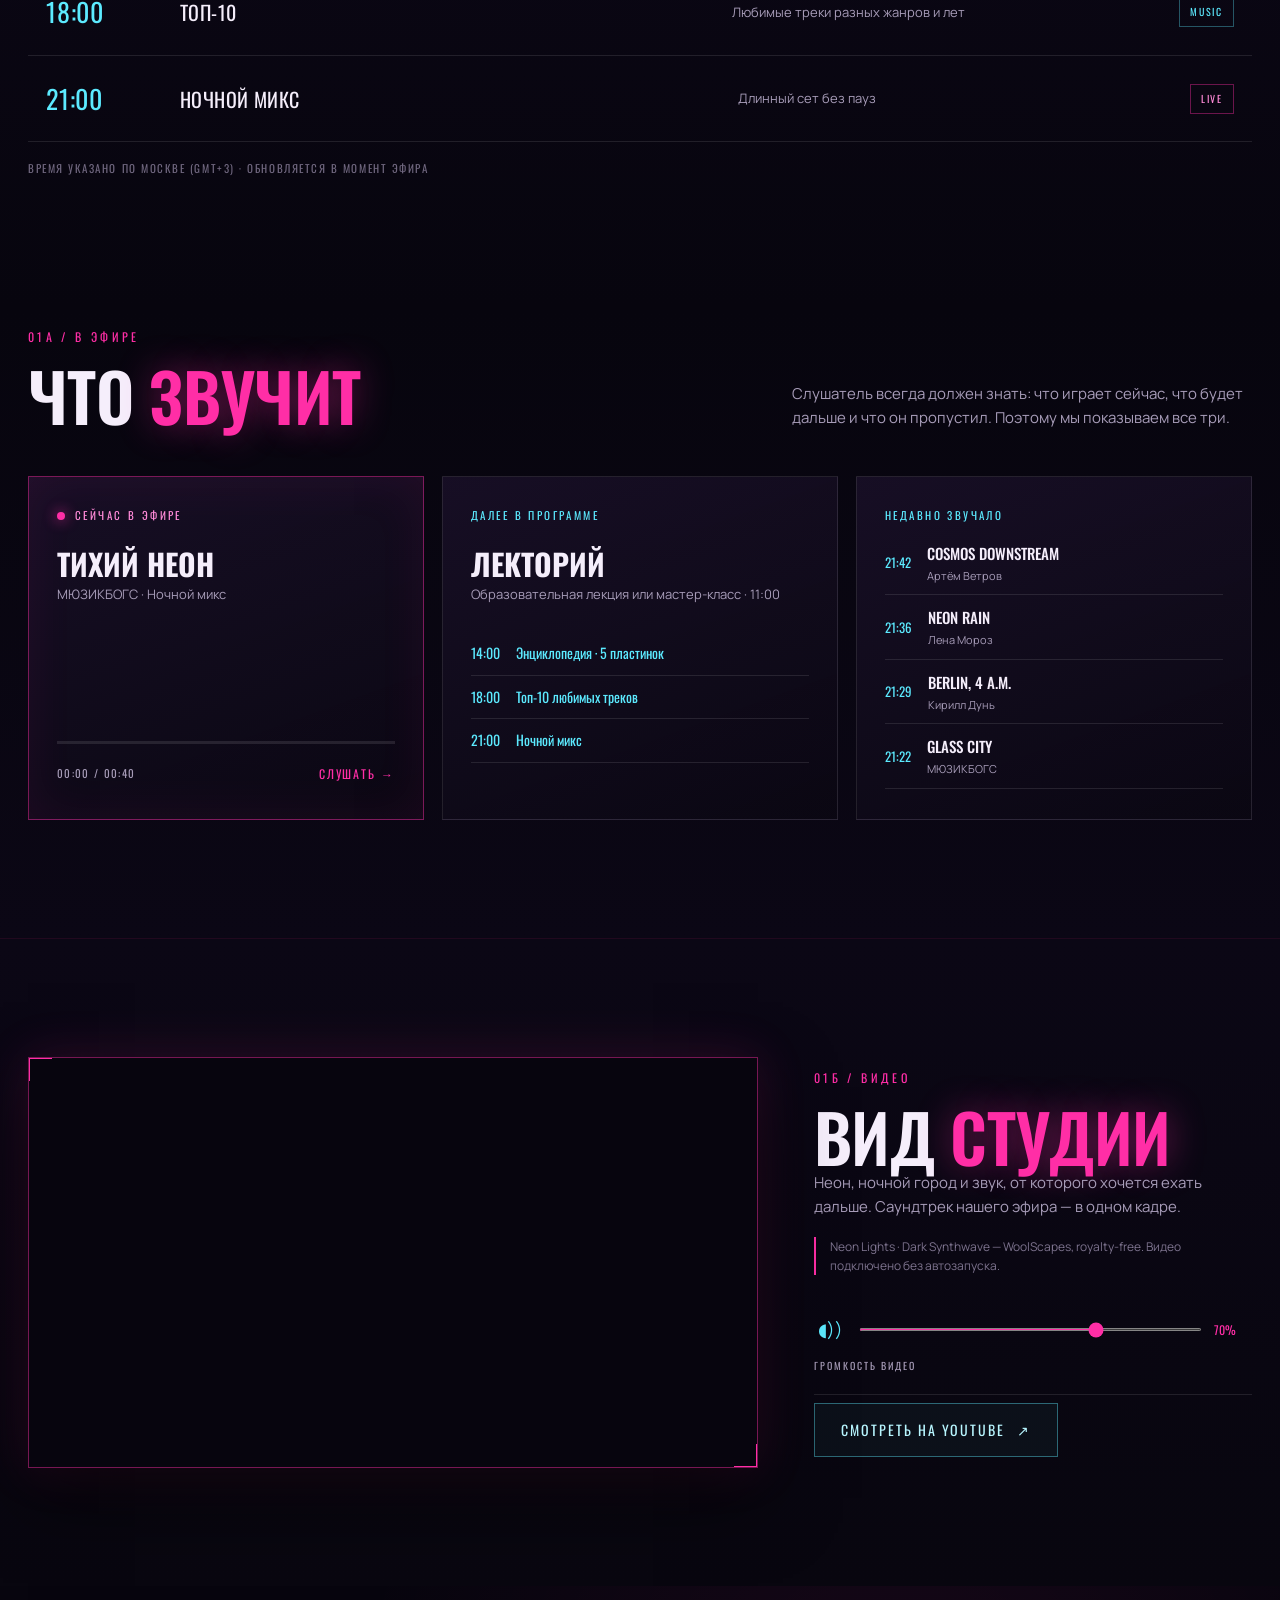
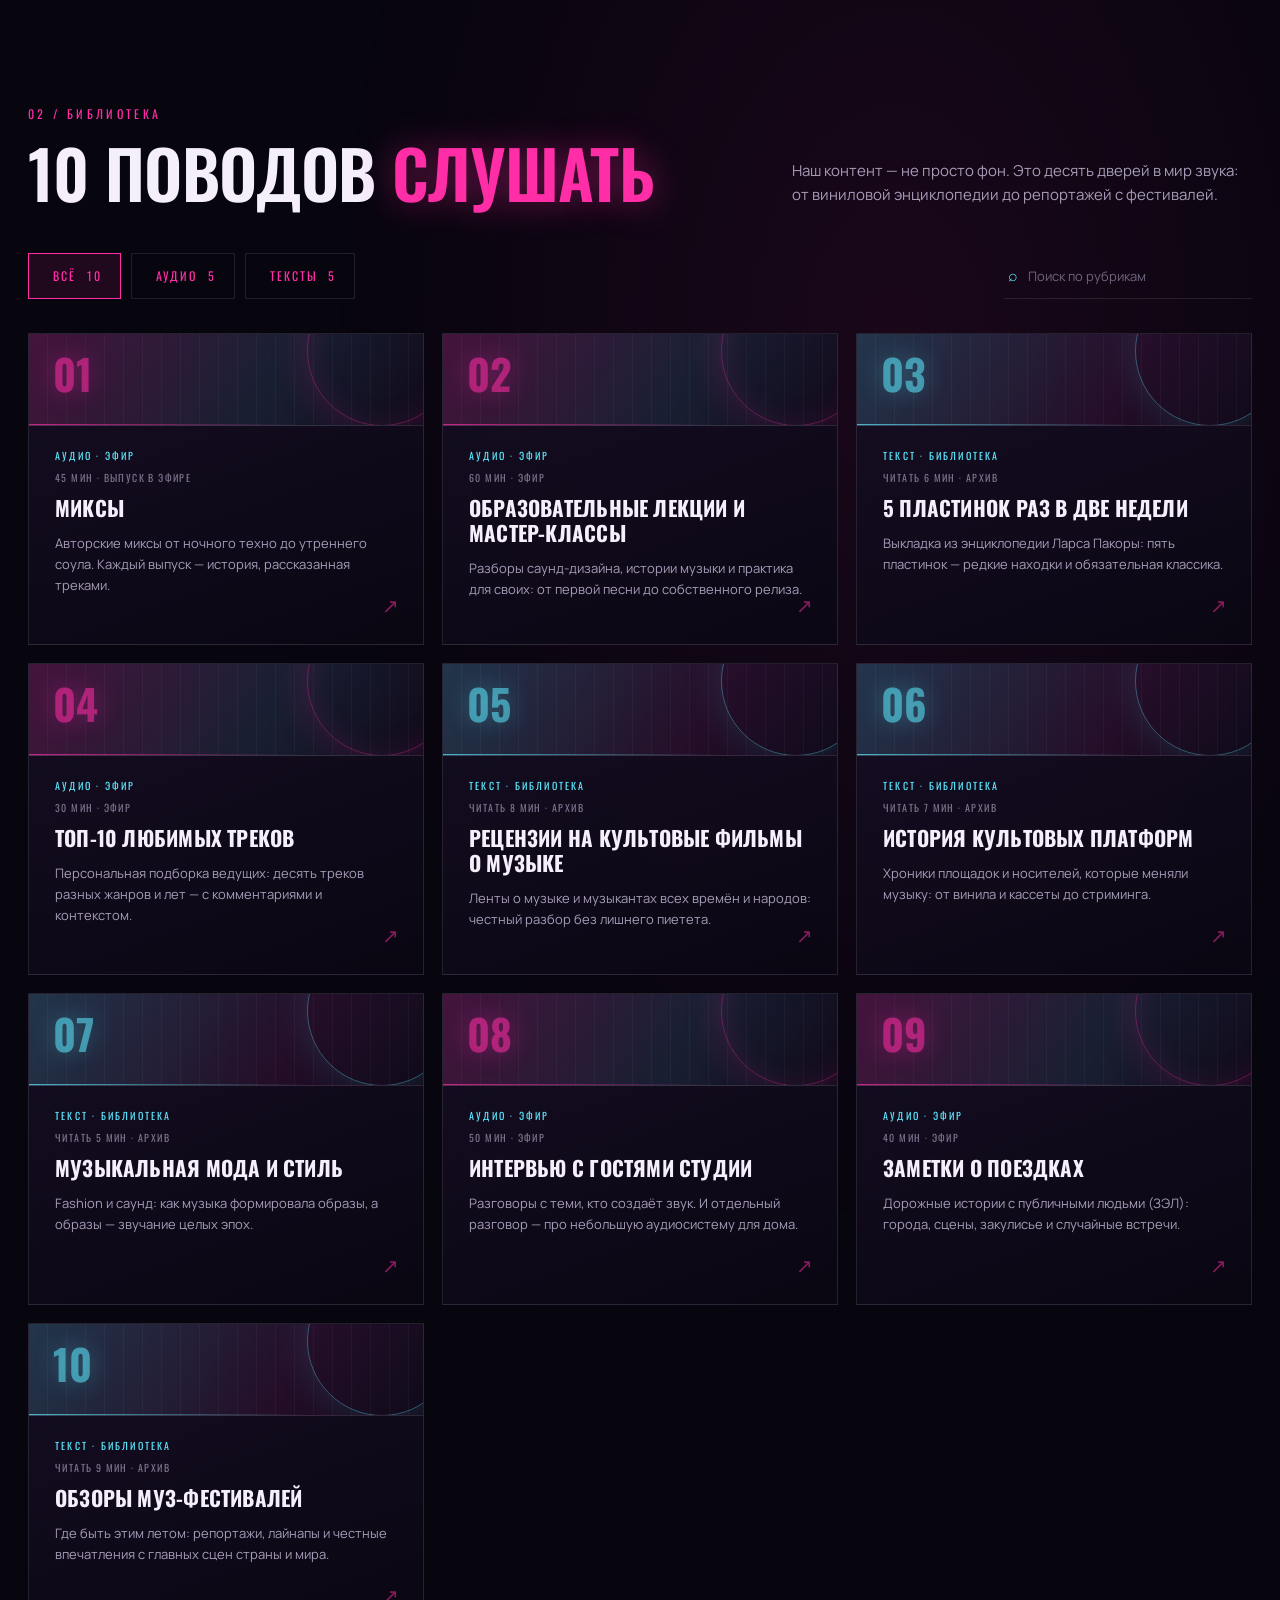
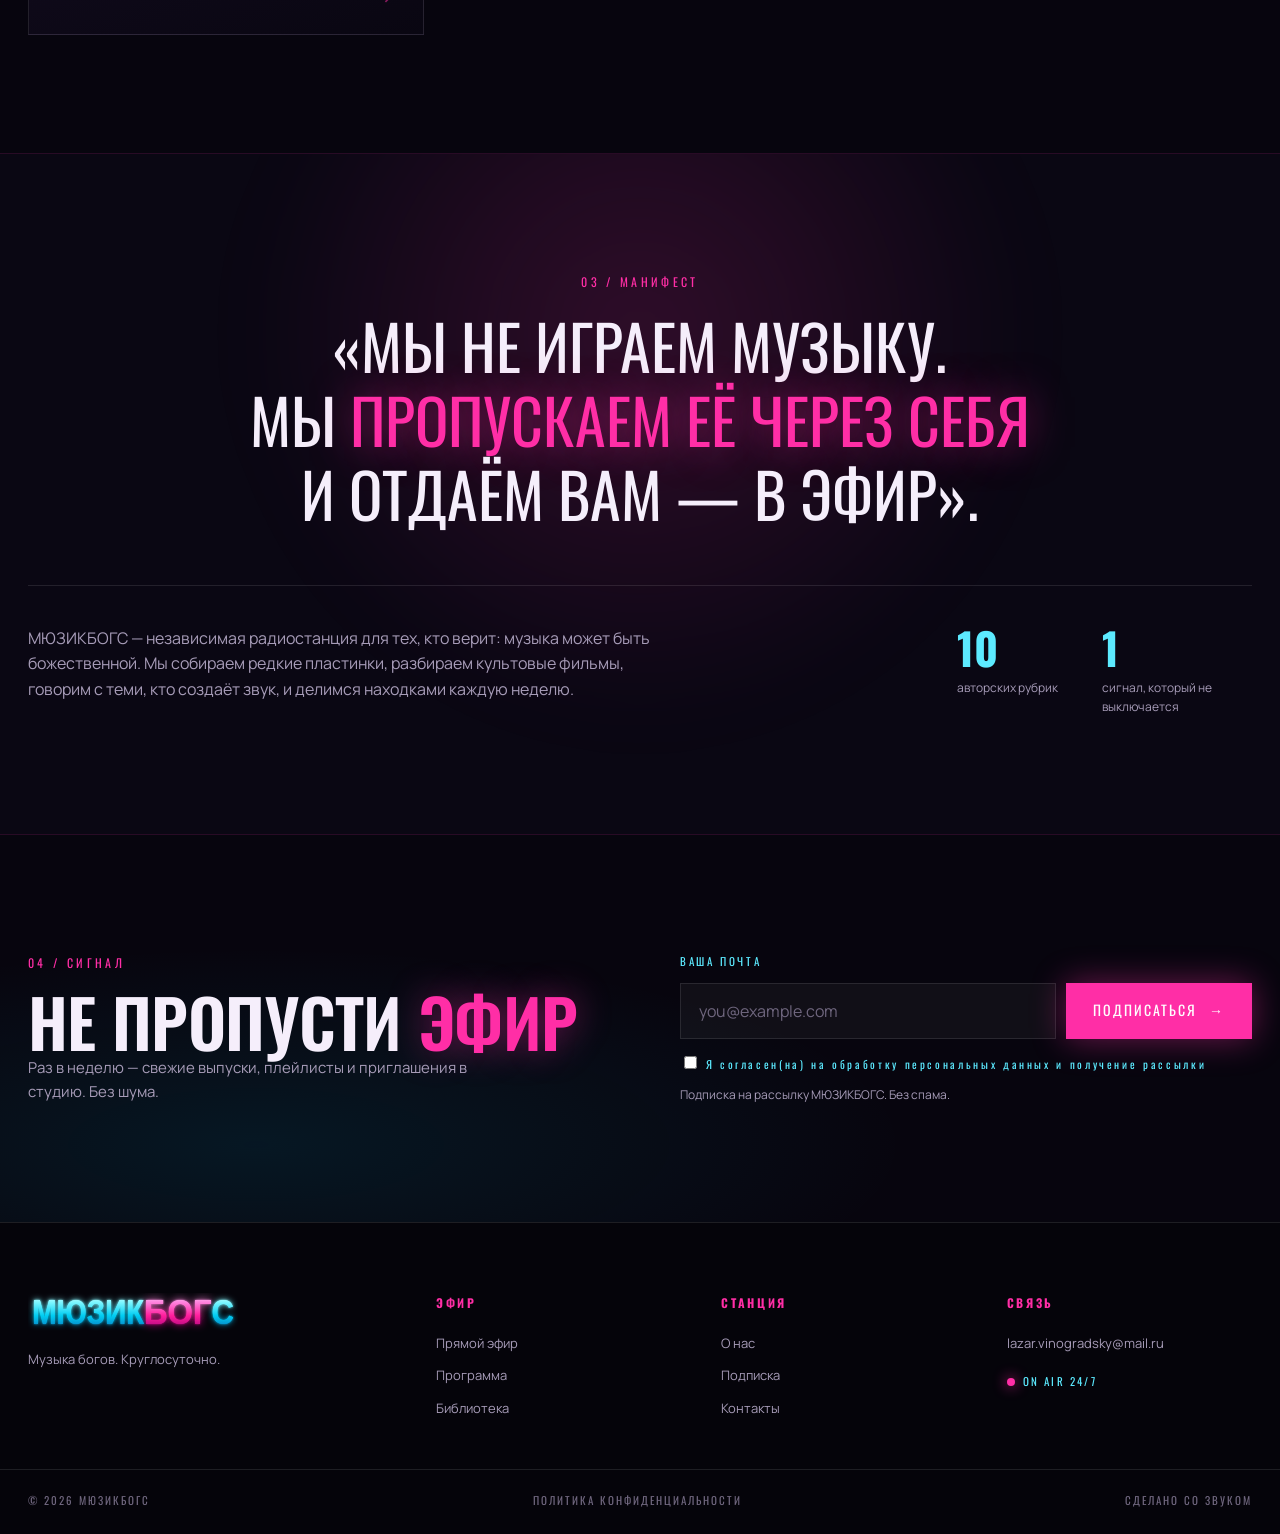
==== commit 9e903ee4: "Particle text hero and clickable brand to top" ====
--- a/index.html
+++ b/index.html
@@ -64,7 +64,10 @@
         <div class="hero-copy">
           <div class="eyebrow"><span class="dot-live"></span> <span data-i18n="hero.eyebrow">ПРЯМОЙ ЭФИР · БЕРЛИН / ИНТЕРНЕТ</span></div>
           <h1 class="hero-title">
-            <img src="assets/muzikbogs-wordmark.svg" alt="МЮЗИКБОГС" class="hero-logo" />
+            <div class="particle-text" id="particle-text">
+              <canvas id="particle-canvas" aria-hidden="true"></canvas>
+              <span class="particle-sr">МЮЗИКБОГС</span>
+            </div>
           </h1>
           <p class="hero-tagline" data-i18n-html="true" data-i18n="hero.tagline">МУЗЫКА <span>БОГОВ</span><br />для тех, кто слушает внимательно</p>
           <p class="hero-desc" data-i18n="hero.desc">Неон, винил и хороший шум. Авторские миксы, разговоры о музыке и всё, что между ними — круглосуточно.</p>
@@ -343,6 +346,7 @@
 
   <audio id="stream-audio" preload="none" loop></audio>
 
+  <script src="particle-text.js"></script>
   <script src="script.js"></script>
 </body>
 </html>
--- a/styles.css
+++ b/styles.css
@@ -244,6 +244,15 @@
 .hero-logo {
   width: min(100%, 670px);
   filter: drop-shadow(0 0 28px rgba(255, 46, 166, 0.28));
+}
+.particle-text { position: relative; width: 100%; height: clamp(96px, 13vw, 168px); }
+.particle-text canvas {
+  display: block; width: 100%; height: 100%; cursor: crosshair;
+  filter: drop-shadow(0 0 10px rgba(255,46,166,.42)) drop-shadow(0 0 24px rgba(92,234,255,.2));
+}
+.particle-sr {
+  position: absolute; width: 1px; height: 1px; padding: 0; margin: -1px;
+  overflow: hidden; clip: rect(0 0 0 0); white-space: nowrap; border: 0;
 }
 .hero-tagline {
   font-family: "Oswald", "Arial Narrow", sans-serif;
@@ -713,6 +722,7 @@
 html[data-theme="light"] .hero::after { background: radial-gradient(ellipse at center, transparent 45%, rgba(90,50,110,.13)); }
 html[data-theme="light"] .hero-glow { opacity: .45; }
 html[data-theme="light"] .hero-logo { filter: drop-shadow(0 0 18px rgba(201,24,130,.26)); }
+html[data-theme="light"] .particle-text canvas { filter: drop-shadow(0 0 8px rgba(201,24,130,.3)) drop-shadow(0 0 16px rgba(0,127,166,.15)); }
 html[data-theme="light"] .hero-tagline span { text-shadow: 0 0 22px rgba(201,24,130,.28); }
 html[data-theme="light"] .wall {
   opacity: .38;
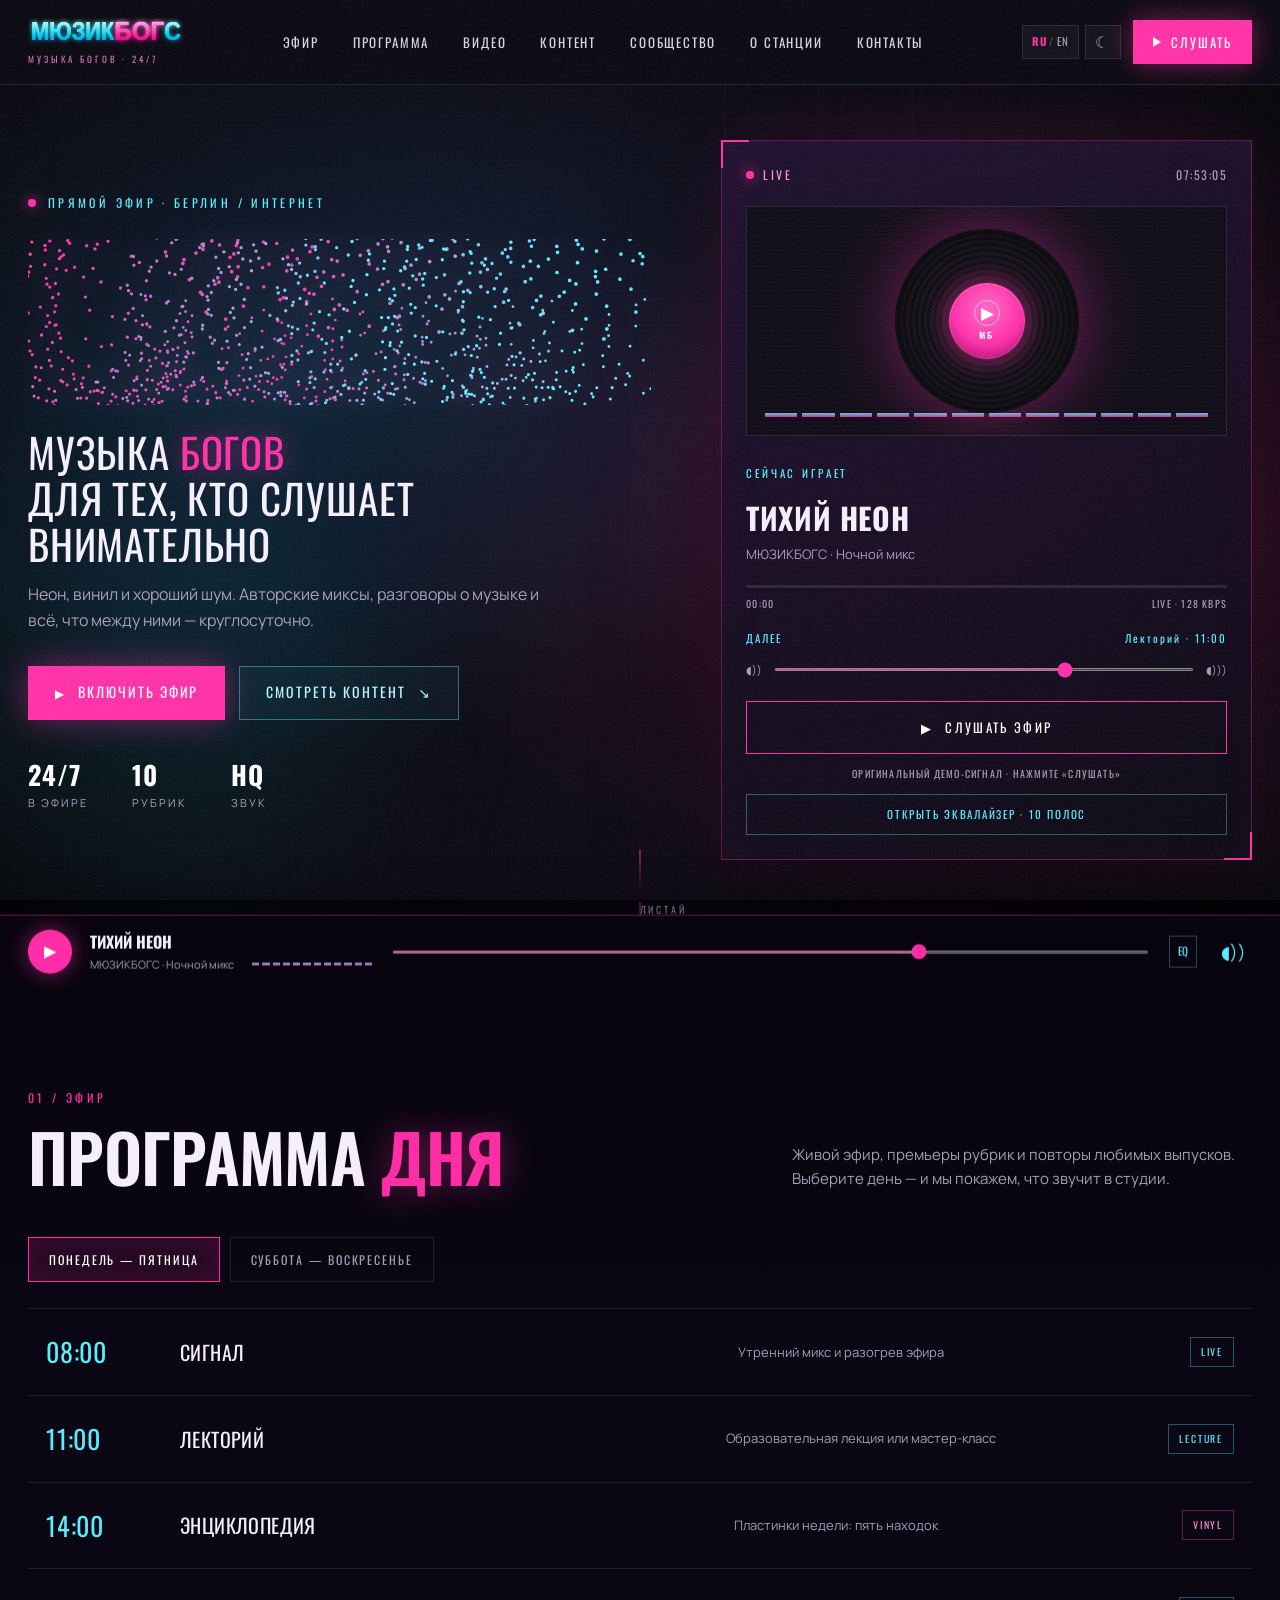
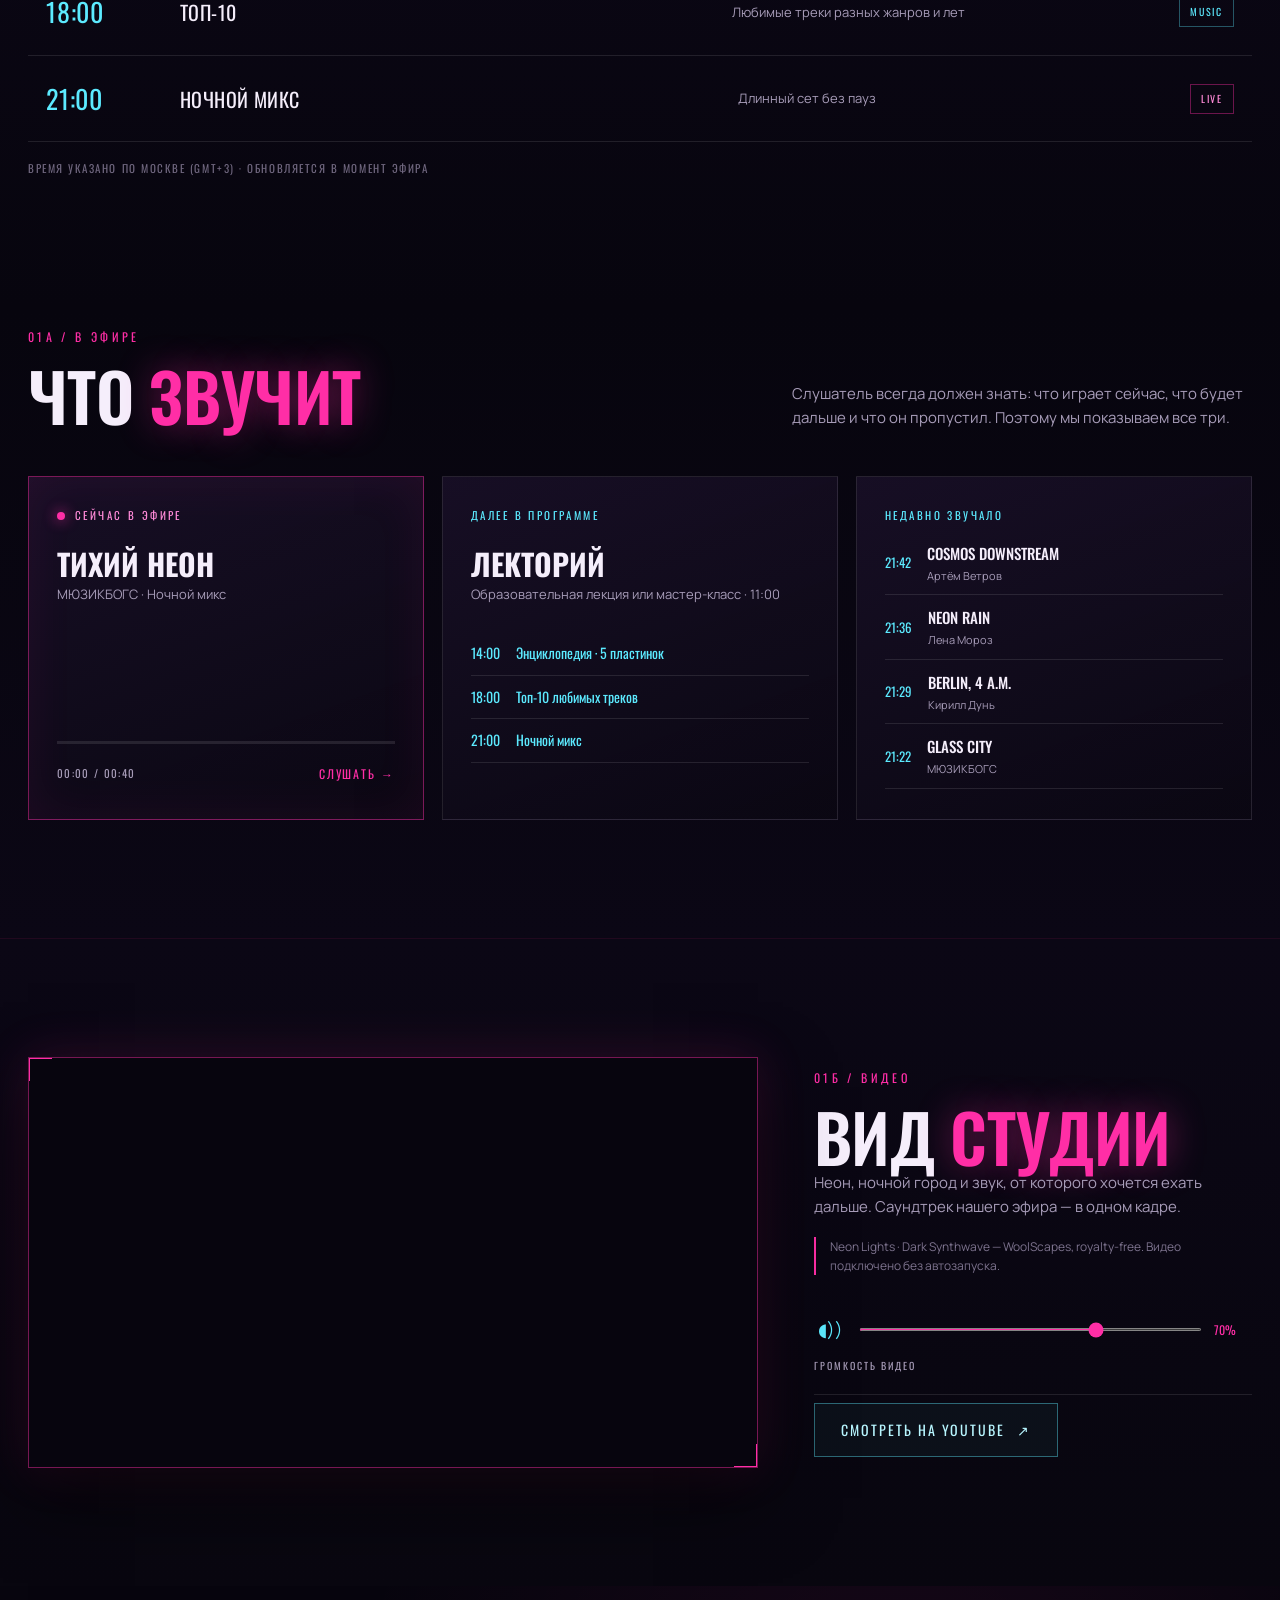
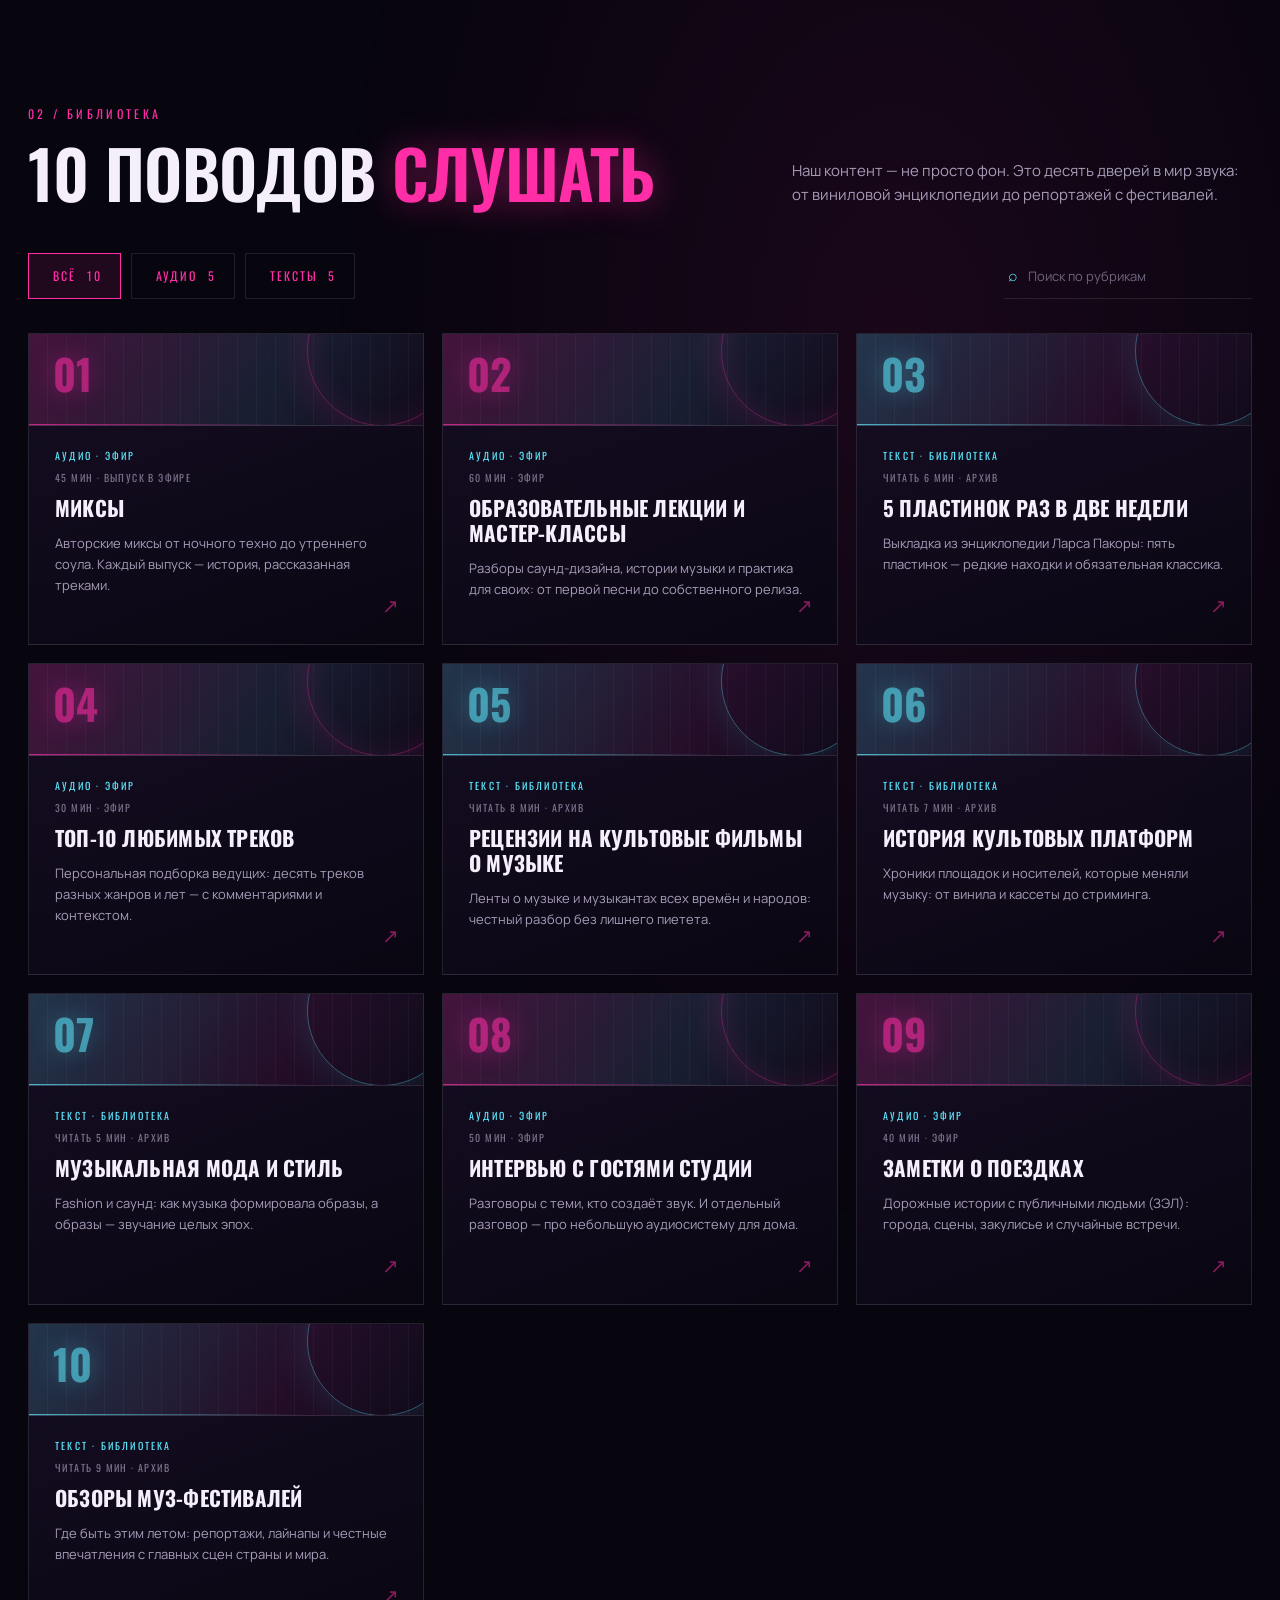
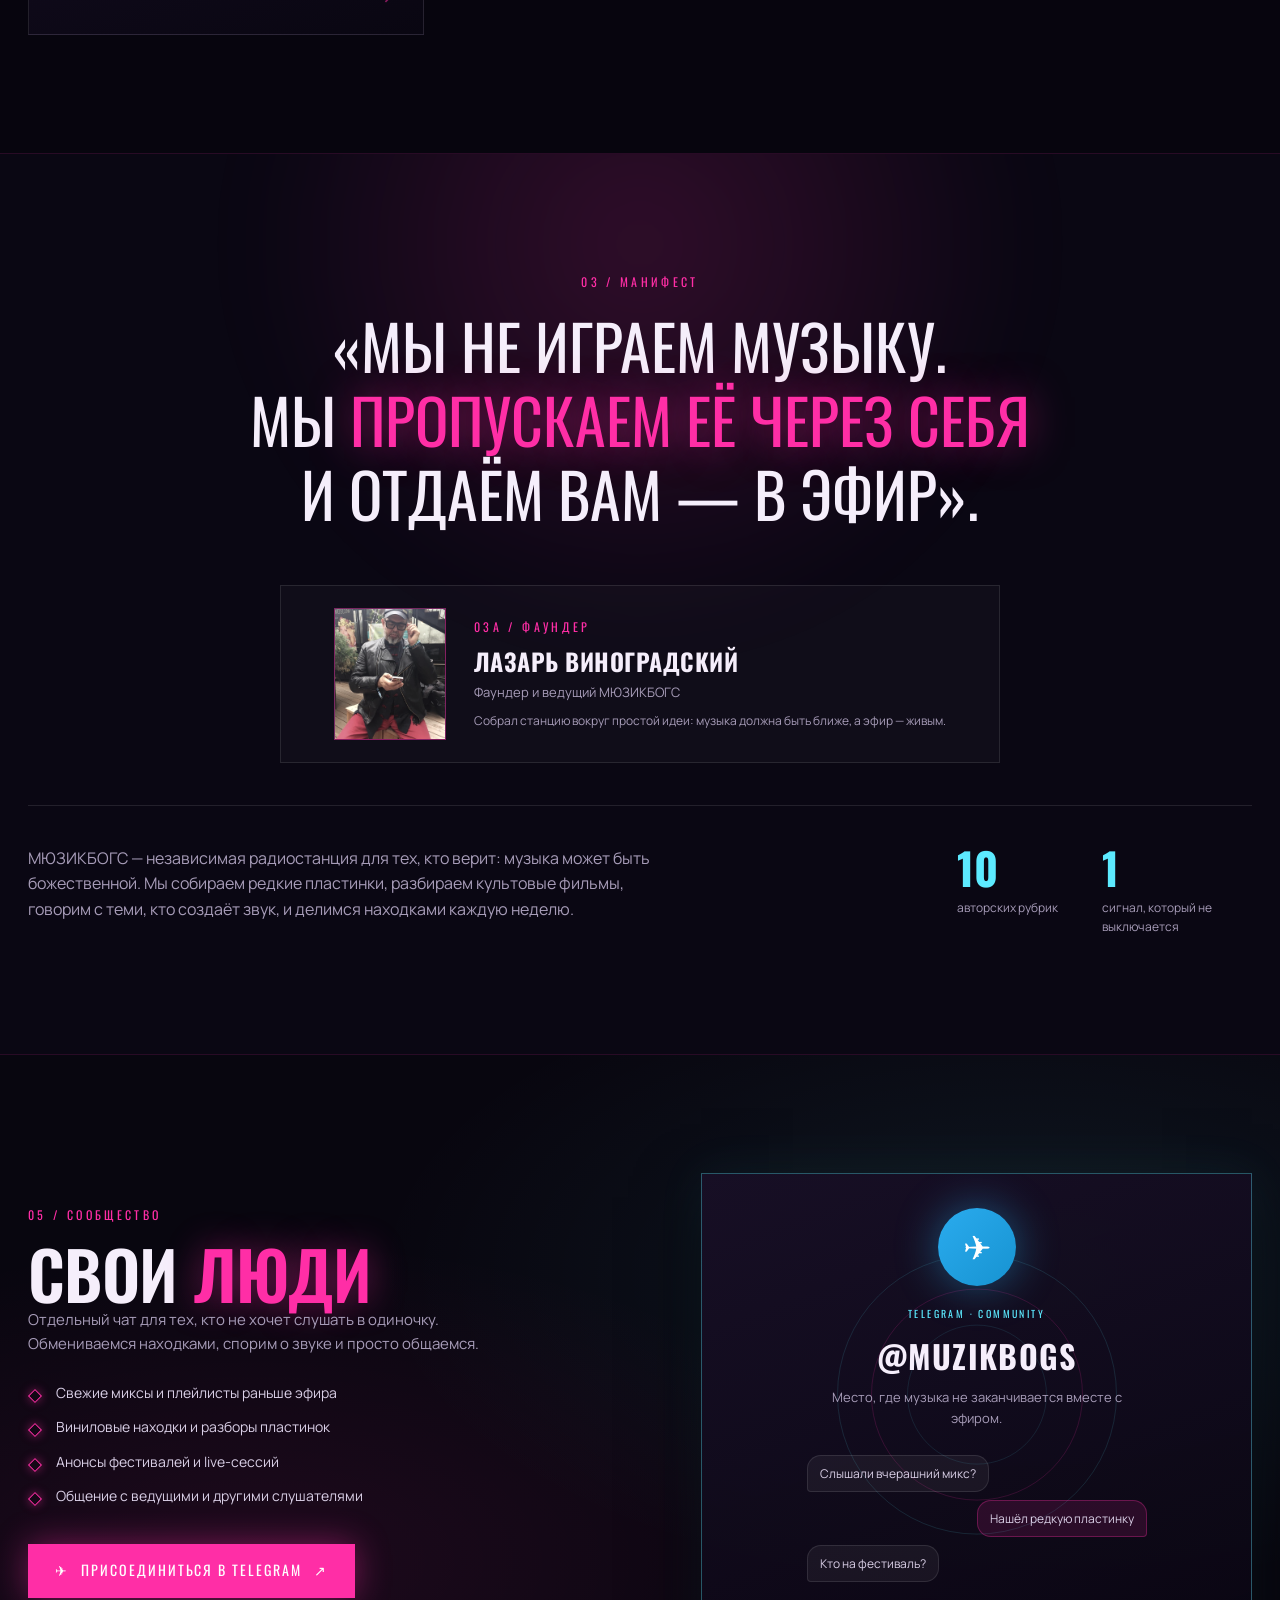
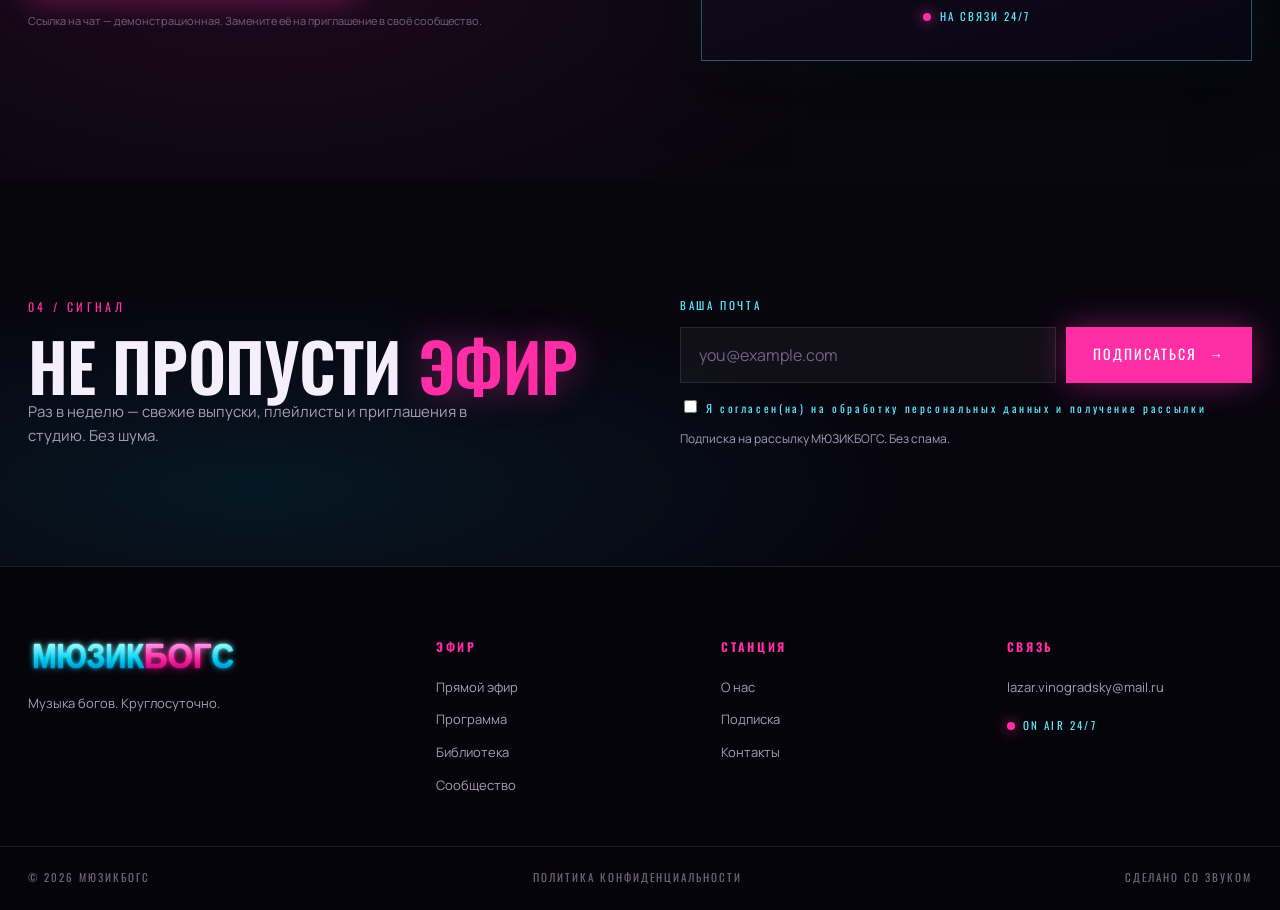
==== commit d7523d8b: "Magic Bento card light, Telegram community, founder photo, light theme contrast, smooth scroll, paus" ====
--- a/index.html
+++ b/index.html
@@ -33,6 +33,7 @@
         <a href="#schedule" data-i18n="nav.schedule">Программа</a>
         <a href="#video" data-i18n="nav.video">Видео</a>
         <a href="#content" data-i18n="nav.content">Контент</a>
+        <a href="#community" data-i18n="nav.community">Сообщество</a>
         <a href="#about" data-i18n="nav.about">О станции</a>
         <a href="#contact" data-i18n="nav.contact">Контакты</a>
       </nav>
@@ -249,12 +250,59 @@
       <div class="container about-inner reveal">
         <span class="section-index" data-i18n="about.index">03 / МАНИФЕСТ</span>
         <p class="about-quote" data-i18n-html="true" data-i18n="about.quote">«Мы не играем музыку.<br />Мы <em>пропускаем её через себя</em><br />и отдаём вам — в эфир».</p>
+        <div class="founder reveal">
+          <div class="founder-photo magic-surface">
+            <img src="assets/lazar.jpg" alt="Лазарь Виноградский — фаундер МЮЗИКБОГС" id="founder-photo" onerror="this.remove()" />
+            <span class="founder-monogram" id="founder-monogram" aria-hidden="true">ЛВ</span>
+          </div>
+          <div class="founder-copy">
+            <span class="section-index" data-i18n="founder.kicker">03А / ФАУНДЕР</span>
+            <h3 data-i18n="founder.name">Лазарь Виноградский</h3>
+            <p data-i18n="founder.role">Фаундер и ведущий МЮЗИКБОГС</p>
+            <p class="founder-note" data-i18n="founder.text">Собрал станцию вокруг простой идеи: музыка должна быть ближе, а эфир — живым.</p>
+          </div>
+        </div>
         <div class="about-bottom">
           <p data-i18n="about.text">МЮЗИКБОГС — независимая радиостанция для тех, кто верит: музыка может быть божественной. Мы собираем редкие пластинки, разбираем культовые фильмы, говорим с теми, кто создаёт звук, и делимся находками каждую неделю.</p>
           <div class="about-stats">
             <div><strong>10</strong><span data-i18n="about.stat1">авторских рубрик</span></div>
             <div><strong>1</strong><span data-i18n="about.stat2">сигнал, который не выключается</span></div>
           </div>
+        </div>
+      </div>
+    </section>
+
+    <!-- Сообщество -->
+    <section class="section community-section" id="community">
+      <div class="container community-inner">
+        <div class="community-copy reveal">
+          <span class="section-index" data-i18n="community.index">05 / СООБЩЕСТВО</span>
+          <h2 class="section-title" data-i18n-html="true" data-i18n="community.title">СВОИ <span>ЛЮДИ</span></h2>
+          <p class="section-lead" data-i18n="community.lead">Отдельный чат для тех, кто не хочет слушать в одиночку. Обмениваемся находками, спорим о звуке и просто общаемся.</p>
+          <ul class="community-list">
+            <li data-i18n="community.item1">Свежие миксы и плейлисты раньше эфира</li>
+            <li data-i18n="community.item2">Виниловые находки и разборы пластинок</li>
+            <li data-i18n="community.item3">Анонсы фестивалей и live-сессий</li>
+            <li data-i18n="community.item4">Общение с ведущими и другими слушателями</li>
+          </ul>
+          <a class="btn btn--primary community-cta magic-surface" id="tg-join" href="https://t.me/muzikbogs" target="_blank" rel="noopener noreferrer">
+            <span aria-hidden="true">✈</span><span data-i18n="community.cta">ПРИСОЕДИНИТЬСЯ В TELEGRAM</span><span aria-hidden="true">↗</span>
+          </a>
+          <p class="community-note" data-i18n="community.note">Ссылка на чат — демонстрационная. Замените её на приглашение в своё сообщество.</p>
+        </div>
+
+        <div class="community-card magic-surface reveal">
+          <div class="tg-orbit" aria-hidden="true"><span></span><span></span><span></span></div>
+          <div class="tg-icon" aria-hidden="true">✈</div>
+          <span class="tg-kicker">TELEGRAM · COMMUNITY</span>
+          <h3 data-i18n="community.cardTitle">@MUZIKBOGS</h3>
+          <p data-i18n="community.cardText">Место, где музыка не заканчивается вместе с эфиром.</p>
+          <div class="tg-chats" aria-hidden="true">
+            <span class="tg-bubble" data-i18n="community.chat1">Слышали вчерашний микс? 🔥</span>
+            <span class="tg-bubble tg-bubble--pink" data-i18n="community.chat2">Нашёл редкую пластинку</span>
+            <span class="tg-bubble" data-i18n="community.chat3">Кто на фестиваль?</span>
+          </div>
+          <div class="tg-foot"><span class="pulse"></span> <span data-i18n="community.online">НА СВЯЗИ 24/7</span></div>
         </div>
       </div>
     </section>
@@ -295,6 +343,7 @@
         <a href="#air" data-i18n="footer.liveLink">Прямой эфир</a>
         <a href="#schedule" data-i18n="footer.schedule">Программа</a>
         <a href="#content" data-i18n="footer.library">Библиотека</a>
+        <a href="#community" data-i18n="footer.community">Сообщество</a>
       </div>
       <div class="footer-col">
         <h3 data-i18n="footer.station">СТАНЦИЯ</h3>
--- a/styles.css
+++ b/styles.css
@@ -403,6 +403,8 @@
   transition: background 0.3s, box-shadow 0.3s;
 }
 .card-play:hover { background: rgba(255,46,166,0.14); box-shadow: 0 0 26px rgba(255,46,166,.3); }
+.is-playing .card-play-icon { font-size: 0; }
+.is-playing .card-play-icon::after { content: "❚❚"; font-size: 13px; letter-spacing: 2px; }
 .stream-status { margin: 12px 0 0; text-align: center; font-family: "Oswald", "Arial Narrow", sans-serif; font-size: 10px; letter-spacing: .12em; color: var(--muted); }
 .stream-status.is-live { color: var(--cyan); }
 .stream-status.is-error { color: #ff6b8a; }
@@ -615,6 +617,25 @@
 .about-stats strong { font-family: "Oswald", "Arial Narrow", sans-serif; font-size: 44px; color: var(--cyan); line-height: 1; }
 .about-stats span { font-size: 12px; color: var(--muted); margin-top: 8px; max-width: 150px; }
 
+/* --- Фаундер --- */
+.founder {
+  display: flex; align-items: center; justify-content: center; gap: 28px;
+  text-align: left; margin: 0 auto 42px; max-width: 720px;
+  padding: 22px 26px; border: 1px solid var(--line);
+  background: rgba(255,255,255,.025);
+}
+.founder-photo {
+  position: relative; width: 112px; height: 132px; flex-shrink: 0; overflow: hidden;
+  border: 1px solid rgba(255,46,166,.4); background: linear-gradient(150deg, rgba(255,46,166,.18), rgba(92,234,255,.12));
+  display: grid; place-items: center;
+}
+.founder-photo img { position: absolute; inset: 0; width: 100%; height: 100%; object-fit: cover; filter: grayscale(.35) contrast(1.08); z-index: 1; }
+.founder-monogram { font-family: "Oswald", "Arial Narrow", sans-serif; font-size: 30px; letter-spacing: .08em; color: var(--pink); text-shadow: 0 0 20px rgba(255,46,166,.5); }
+.founder-copy h3 { font-family: "Oswald", "Arial Narrow", sans-serif; font-size: 24px; text-transform: uppercase; letter-spacing: .02em; margin: 6px 0 2px; }
+.founder-copy > p { margin: 0; color: var(--muted); font-size: 13px; }
+.founder-note { margin-top: 8px !important; font-size: 12px !important; }
+.founder .section-index { margin-bottom: 0; }
+
 /* --- Подписка --- */
 .subscribe-section { background: radial-gradient(ellipse at 20% 80%, rgba(0,180,220,.1), transparent 45%), #07050e; }
 .subscribe-inner { display: grid; grid-template-columns: 1fr 1fr; gap: 80px; align-items: center; }
@@ -694,6 +715,71 @@
 .eq-foot select, .eq-foot button { background: rgba(255,255,255,.04); color: var(--text); border: 1px solid var(--line); padding: 7px 10px; font-family: "Oswald", "Arial Narrow", sans-serif; font-size: 11px; letter-spacing: .1em; }
 .eq-foot button { color: var(--cyan); cursor: pointer; }
 .eq-foot span { margin-left: auto; color: var(--pink); }
+
+/* --- Magic Bento: мягкий свет и волна по клику --- */
+.magic-surface { position: relative; overflow: hidden; isolation: isolate; }
+.magic-surface > .magic-fx ~ *,
+.card h3, .card p, .card-type, .card-meta, .card-arrow, .card-art, .card-num,
+.now-panel > *, .community-card > *, .community-cta > * { z-index: 1; }
+.magic-fx {
+  position: absolute; inset: 0; z-index: 0; pointer-events: none; opacity: 0;
+  transition: opacity .45s ease;
+  background: radial-gradient(340px circle at var(--mx, -1000px) var(--my, -1000px), rgba(255,46,166,.14), transparent 62%);
+}
+.magic-surface:hover .magic-fx { opacity: 1; }
+.magic-fx::after {
+  content: ""; position: absolute; inset: 0; border-radius: inherit; padding: 1px;
+  background: radial-gradient(240px circle at var(--mx, -1000px) var(--my, -1000px), rgba(92,234,255,.7), transparent 62%);
+  -webkit-mask: linear-gradient(#000 0 0) content-box, linear-gradient(#000 0 0);
+  -webkit-mask-composite: xor; mask-composite: exclude; opacity: .8;
+}
+.magic-fx::before {
+  content: ""; position: absolute; left: var(--wx, -1000px); top: var(--wy, -1000px);
+  width: 12px; height: 12px; margin: -6px; border-radius: 50%;
+  background: rgba(255,46,166,.5); transform: scale(0); opacity: 0;
+}
+.magic-fx.is-wave::before { animation: magic-wave .65s ease-out; }
+@keyframes magic-wave { from { transform: scale(0); opacity: .65; } to { transform: scale(30); opacity: 0; } }
+
+/* --- Сообщество --- */
+.community-section { background: radial-gradient(ellipse at 80% 30%, rgba(92,234,255,.08), transparent 45%), radial-gradient(ellipse at 20% 70%, rgba(255,46,166,.09), transparent 45%), #08060f; }
+.community-inner { display: grid; grid-template-columns: minmax(0, 1.05fr) minmax(0, .95fr); gap: 64px; align-items: center; }
+.community-list { list-style: none; padding: 0; margin: 26px 0 32px; display: grid; gap: 12px; }
+.community-list li { position: relative; padding-left: 28px; color: #d9cfe6; font-size: 14px; }
+.community-list li::before {
+  content: ""; position: absolute; left: 2px; top: 9px; width: 8px; height: 8px;
+  border: 1px solid var(--pink); transform: rotate(45deg); box-shadow: 0 0 10px rgba(255,46,166,.5);
+}
+.community-cta { margin-top: 4px; }
+.community-note { font-size: 11px; color: #6f667e; margin: 14px 0 0; max-width: 500px; }
+.community-card {
+  position: relative; min-height: 430px; padding: 34px;
+  border: 1px solid rgba(92,234,255,.35);
+  background: linear-gradient(160deg, rgba(24,15,38,.92), rgba(9,6,18,.94));
+  box-shadow: 0 24px 60px rgba(0,0,0,.55), 0 0 44px rgba(92,234,255,.08);
+  display: flex; flex-direction: column; align-items: center; justify-content: center; text-align: center;
+}
+.tg-orbit { position: absolute; width: 280px; height: 280px; top: 50%; left: 50%; transform: translate(-50%,-58%); pointer-events: none; }
+.tg-orbit span { position: absolute; inset: 0; border-radius: 50%; border: 1px solid rgba(92,234,255,.12); }
+.tg-orbit span:nth-child(2) { inset: 34px; border-color: rgba(255,46,166,.16); }
+.tg-orbit span:nth-child(3) { inset: 70px; border-color: rgba(92,234,255,.1); }
+.tg-icon {
+  width: 78px; height: 78px; border-radius: 50%;
+  background: linear-gradient(135deg, #2aabee, #1793d1);
+  display: grid; place-items: center; font-size: 34px; color: #fff;
+  box-shadow: 0 0 44px rgba(42,171,238,.45); margin-bottom: 20px;
+}
+.tg-kicker { font-family: "Oswald", "Arial Narrow", sans-serif; font-size: 10px; letter-spacing: .24em; color: var(--cyan); }
+.community-card h3 { font-family: "Oswald", "Arial Narrow", sans-serif; font-size: 32px; letter-spacing: .04em; margin: 8px 0 6px; }
+.community-card p { color: var(--muted); font-size: 13px; max-width: 320px; margin: 0; }
+.tg-chats { display: flex; flex-direction: column; gap: 8px; width: 100%; max-width: 340px; margin-top: 26px; }
+.tg-bubble {
+  align-self: flex-start; padding: 8px 12px; font-size: 12px; color: #d9cfe6;
+  background: rgba(255,255,255,.05); border: 1px solid var(--line);
+  border-radius: 14px 14px 14px 4px;
+}
+.tg-bubble--pink { align-self: flex-end; background: rgba(255,46,166,.12); border-color: rgba(255,46,166,.3); border-radius: 14px 14px 4px 14px; }
+.tg-foot { display: flex; align-items: center; gap: 9px; margin-top: 26px; font-family: "Oswald", "Arial Narrow", sans-serif; font-size: 11px; letter-spacing: .18em; color: var(--cyan); }
 
 /* --- Светлая тема --- */
 html[data-theme="light"] {
@@ -783,6 +869,26 @@
 html[data-theme="light"] .eq-foot select,
 html[data-theme="light"] .eq-foot button { background: rgba(60,30,80,.05); }
 html[data-theme="light"] .footer-bottom a { color: var(--muted); }
+html[data-theme="light"] .community-section { background: radial-gradient(ellipse at 80% 30%, rgba(0,127,166,.08), transparent 45%), radial-gradient(ellipse at 20% 70%, rgba(201,24,130,.08), transparent 45%), #f7f2fa; }
+html[data-theme="light"] .community-card { background: linear-gradient(160deg, rgba(255,255,255,.96), rgba(246,239,251,.97)); box-shadow: 0 20px 50px rgba(70,25,80,.12); }
+html[data-theme="light"] .community-list li { color: var(--muted); }
+html[data-theme="light"] .tg-bubble { color: var(--text); background: rgba(60,30,80,.05); }
+html[data-theme="light"] .tg-bubble--pink { background: rgba(201,24,130,.1); }
+html[data-theme="light"] .card-play { color: var(--text); border-color: var(--pink); }
+html[data-theme="light"] .card-play:hover { color: var(--pink); }
+html[data-theme="light"] .card p,
+html[data-theme="light"] .now-panel > p,
+html[data-theme="light"] .sr-desc,
+html[data-theme="light"] .card-meta,
+html[data-theme="light"] .video-caption,
+html[data-theme="light"] .community-note,
+html[data-theme="light"] .form-note,
+html[data-theme="light"] .footer-col a { color: #4a3b56; }
+html[data-theme="light"] .stream-status.is-error { color: #b3123f; }
+html[data-theme="light"] .about-bottom p { color: #4a3b56; }
+html[data-theme="light"] .mini-list li { color: #4a3b56; }
+html[data-theme="light"] .founder { background: rgba(60,30,80,.03); }
+html[data-theme="light"] .founder-copy > p { color: #4a3b56; }
 
 /* --- Адаптив --- */
 @media (max-width: 1100px) {
@@ -814,6 +920,7 @@
   .subscribe-inner { grid-template-columns: 1fr; gap: 36px; }
   .now-grid { grid-template-columns: 1fr; }
   .video-inner { grid-template-columns: 1fr; gap: 30px; }
+  .community-inner { grid-template-columns: 1fr; gap: 36px; }
   .search-box { margin-left: 0; }
   .footer-inner { grid-template-columns: 1fr 1fr; }
 }
@@ -842,6 +949,7 @@
   .eq-slider { height: 88px; width: 16px; }
   .eq-foot { gap: 8px; flex-wrap: wrap; }
   .eq-foot span { margin-left: 0; width: 100%; }
+  .founder { flex-direction: column; text-align: center; gap: 16px; }
 }
 @media (prefers-reduced-motion: reduce) {
   *, *::before, *::after { animation-duration: .01ms !important; animation-iteration-count: 1 !important; scroll-behavior: auto !important; transition-duration: .01ms !important; }
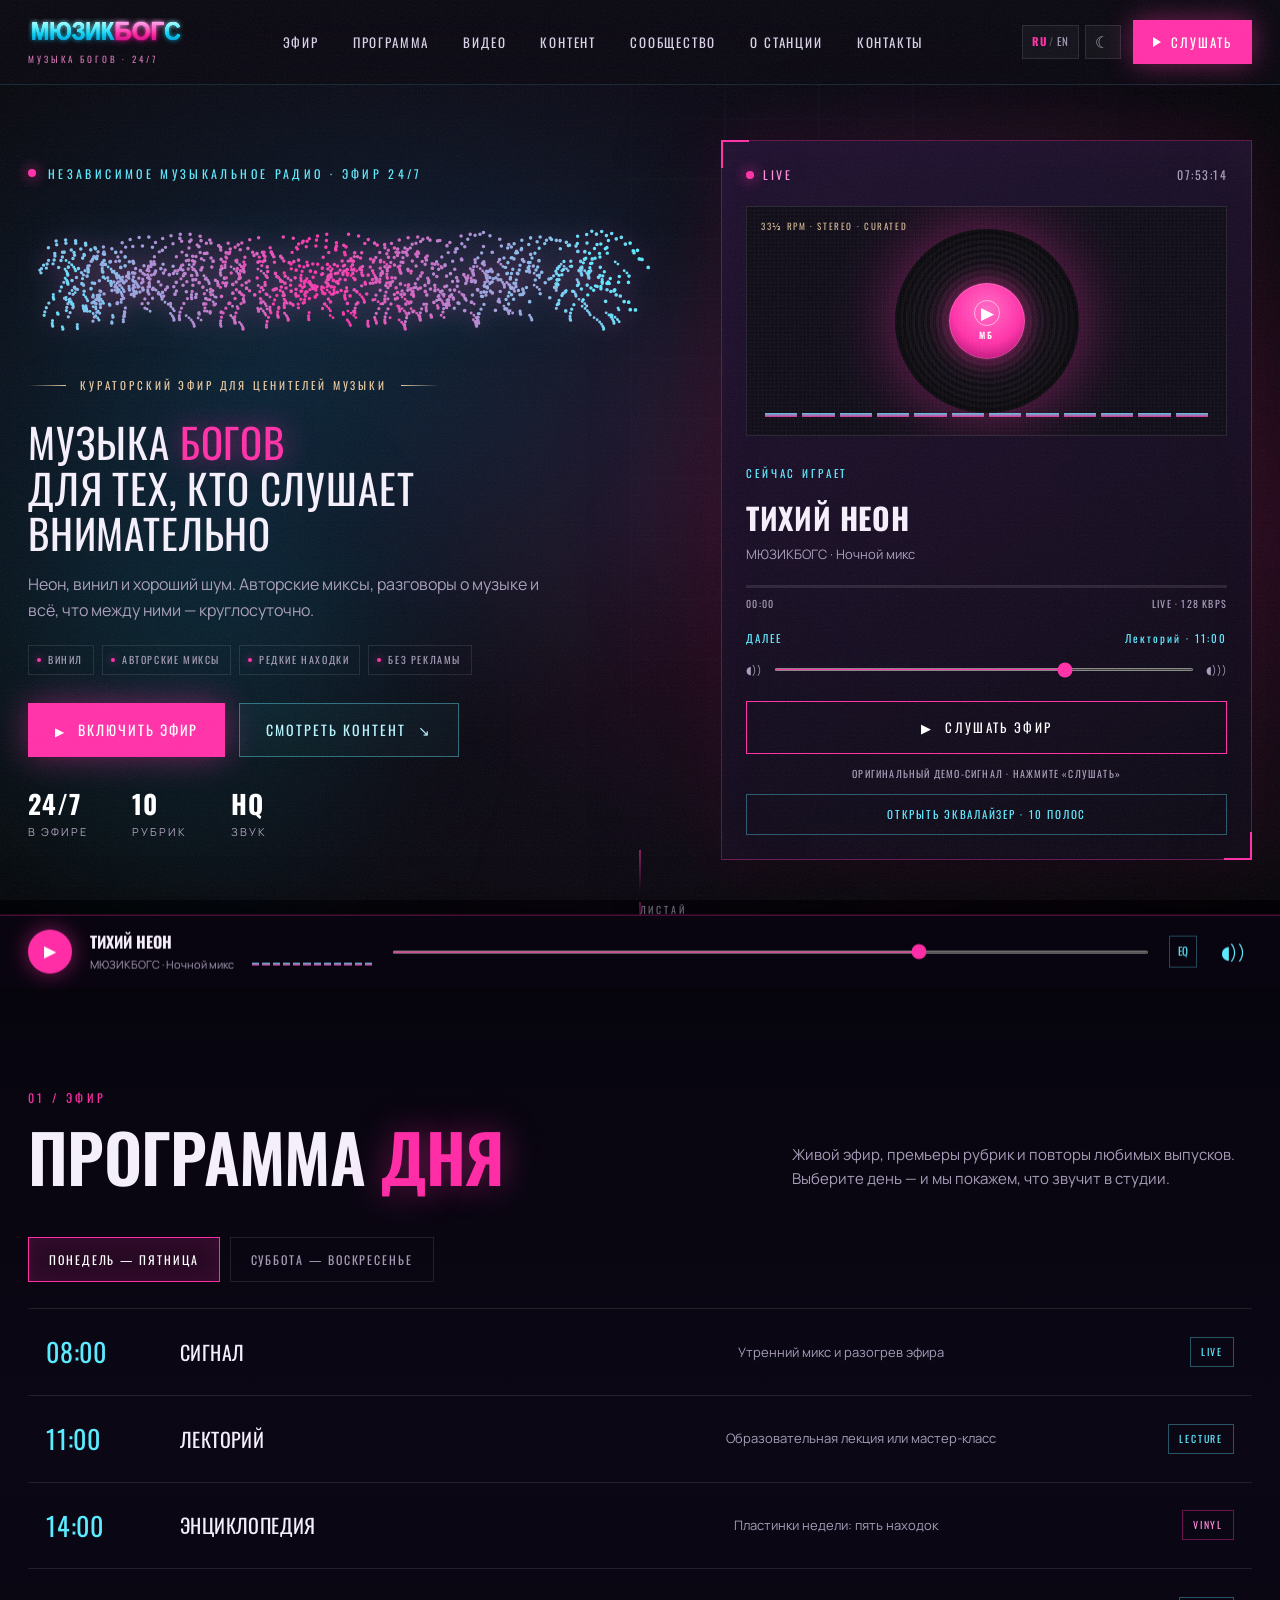
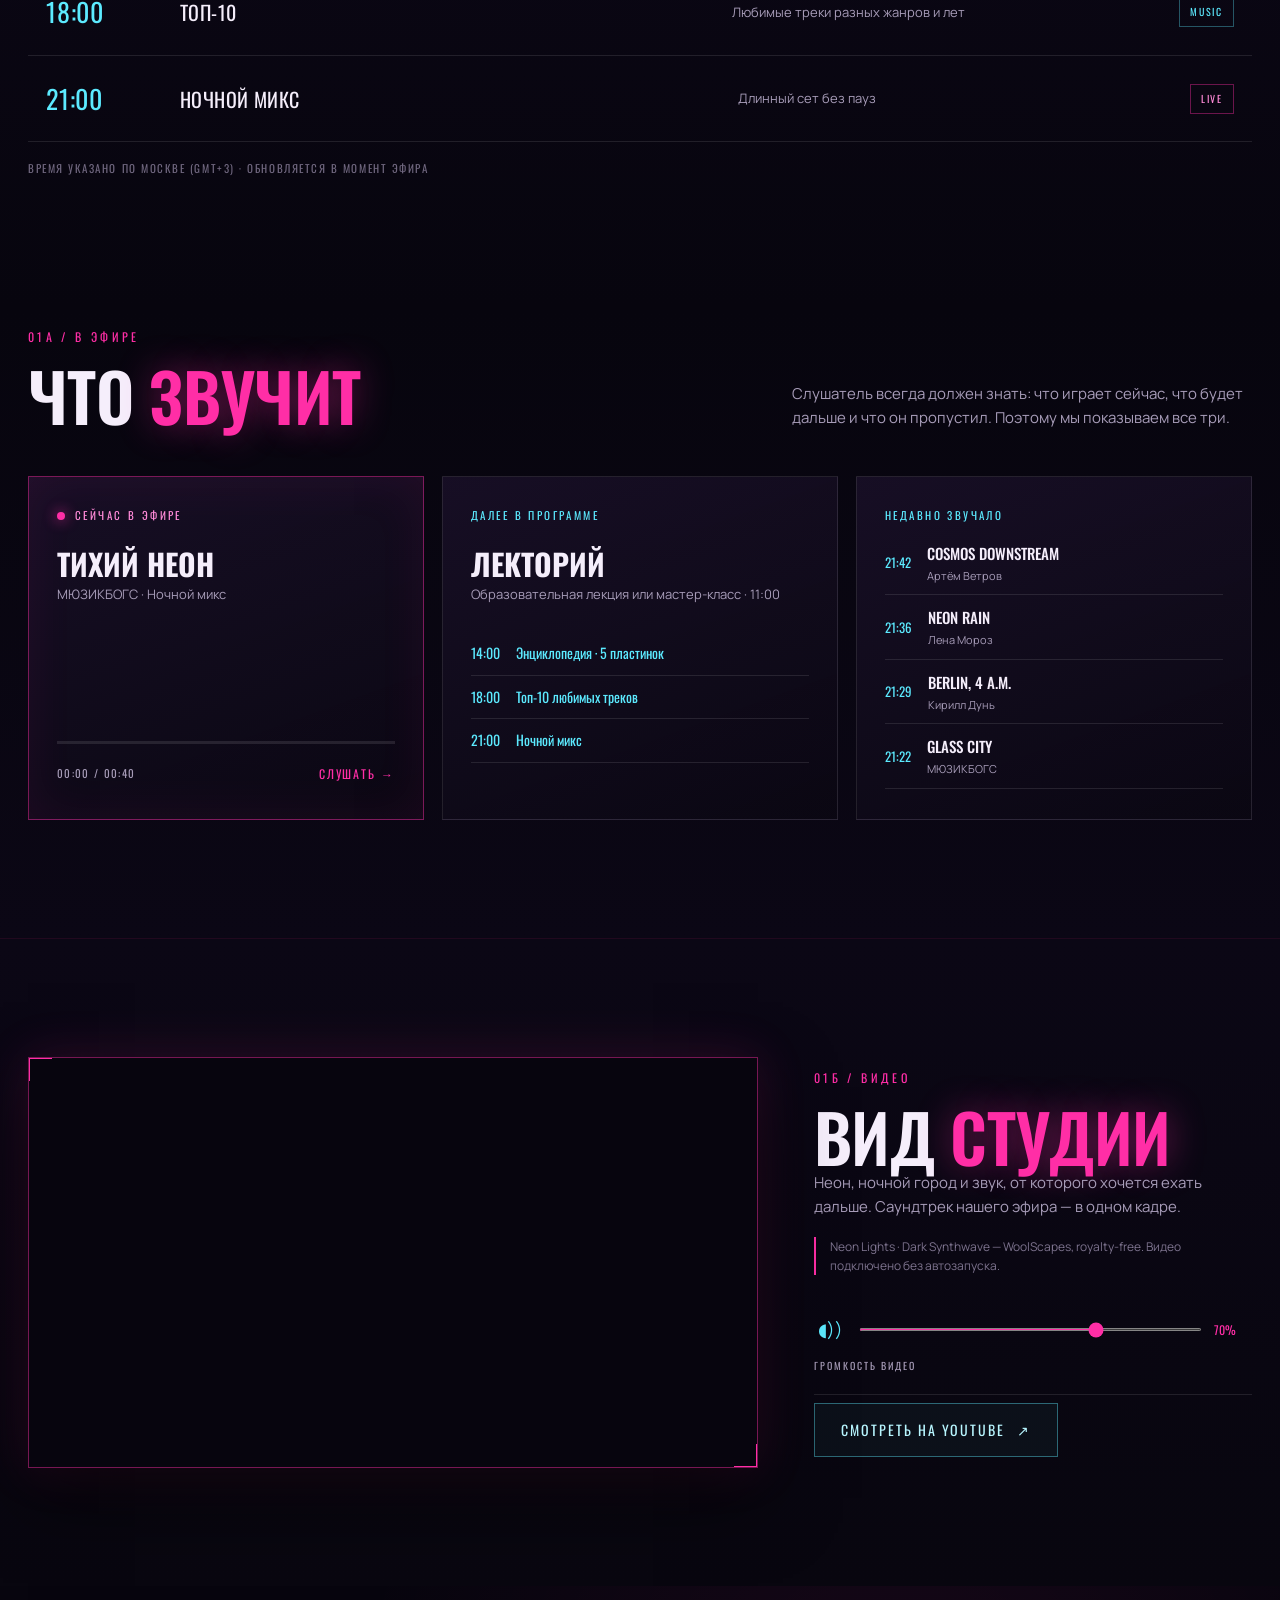
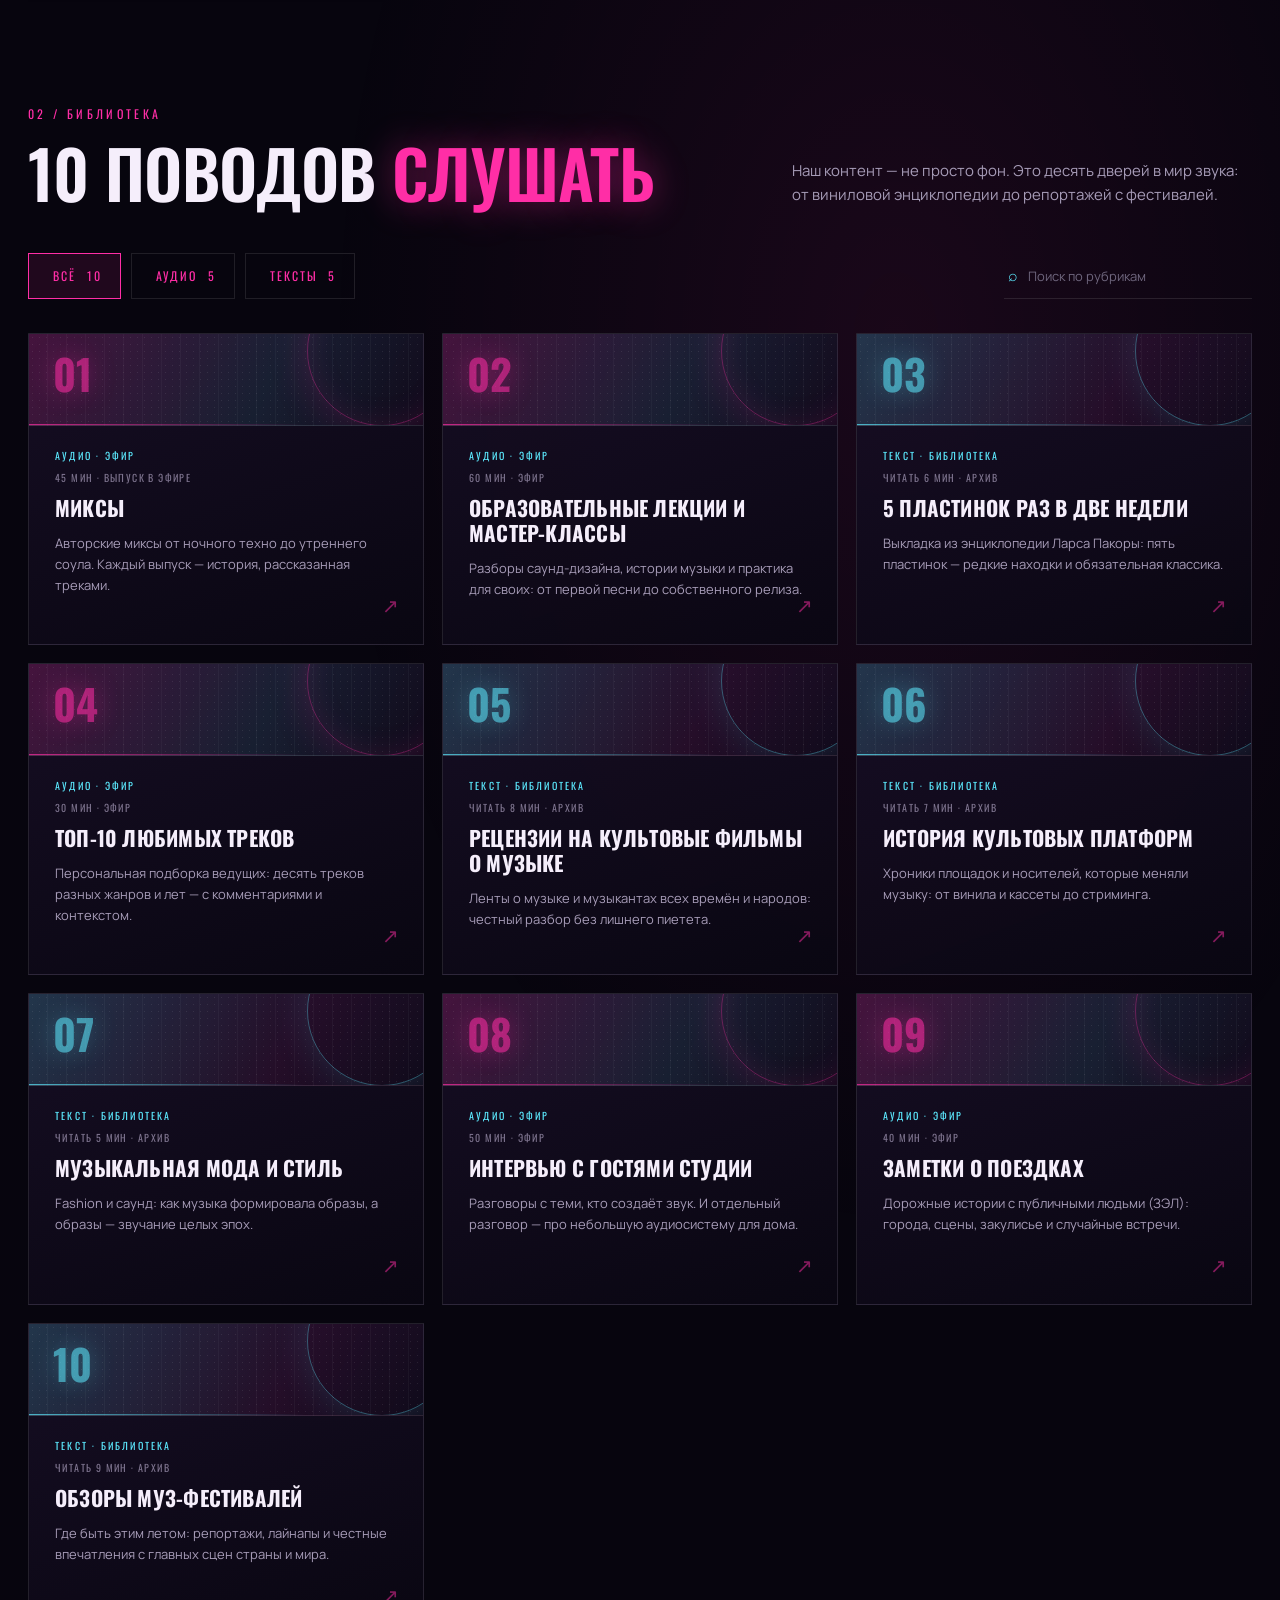
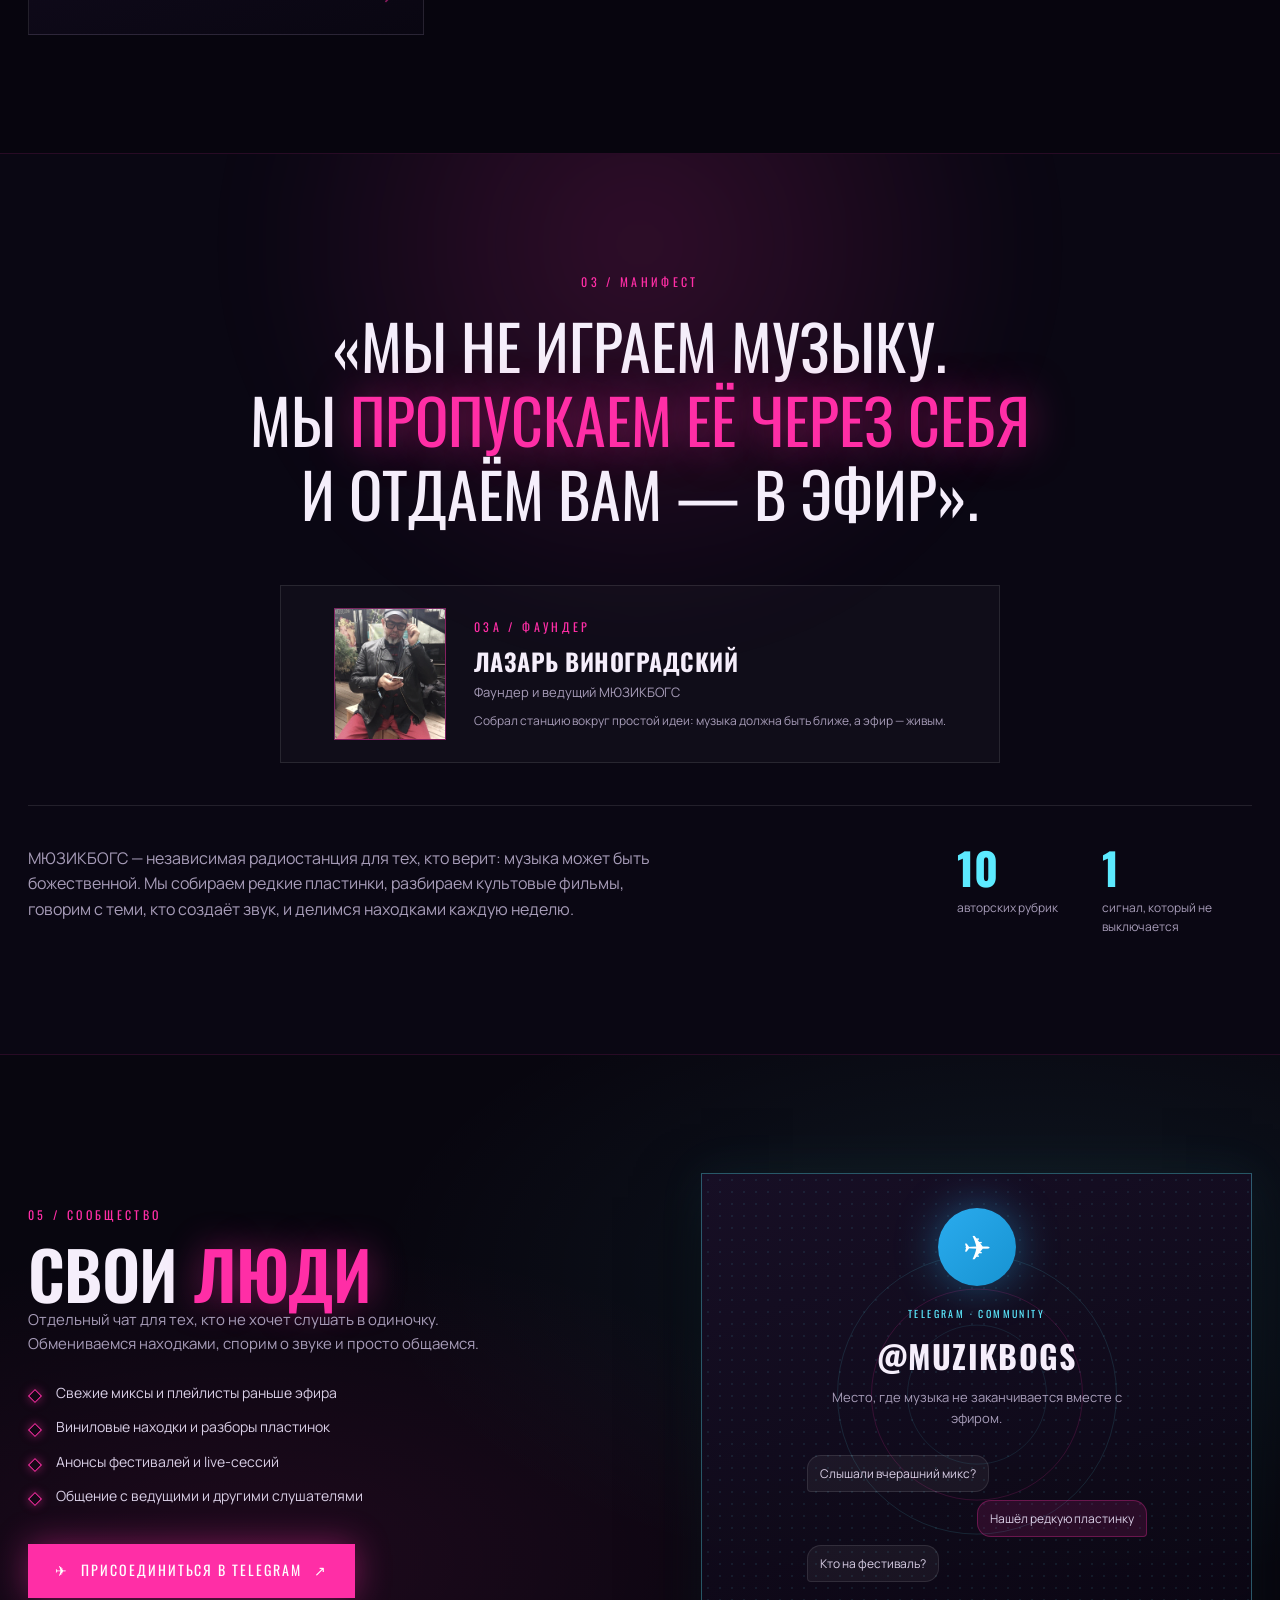
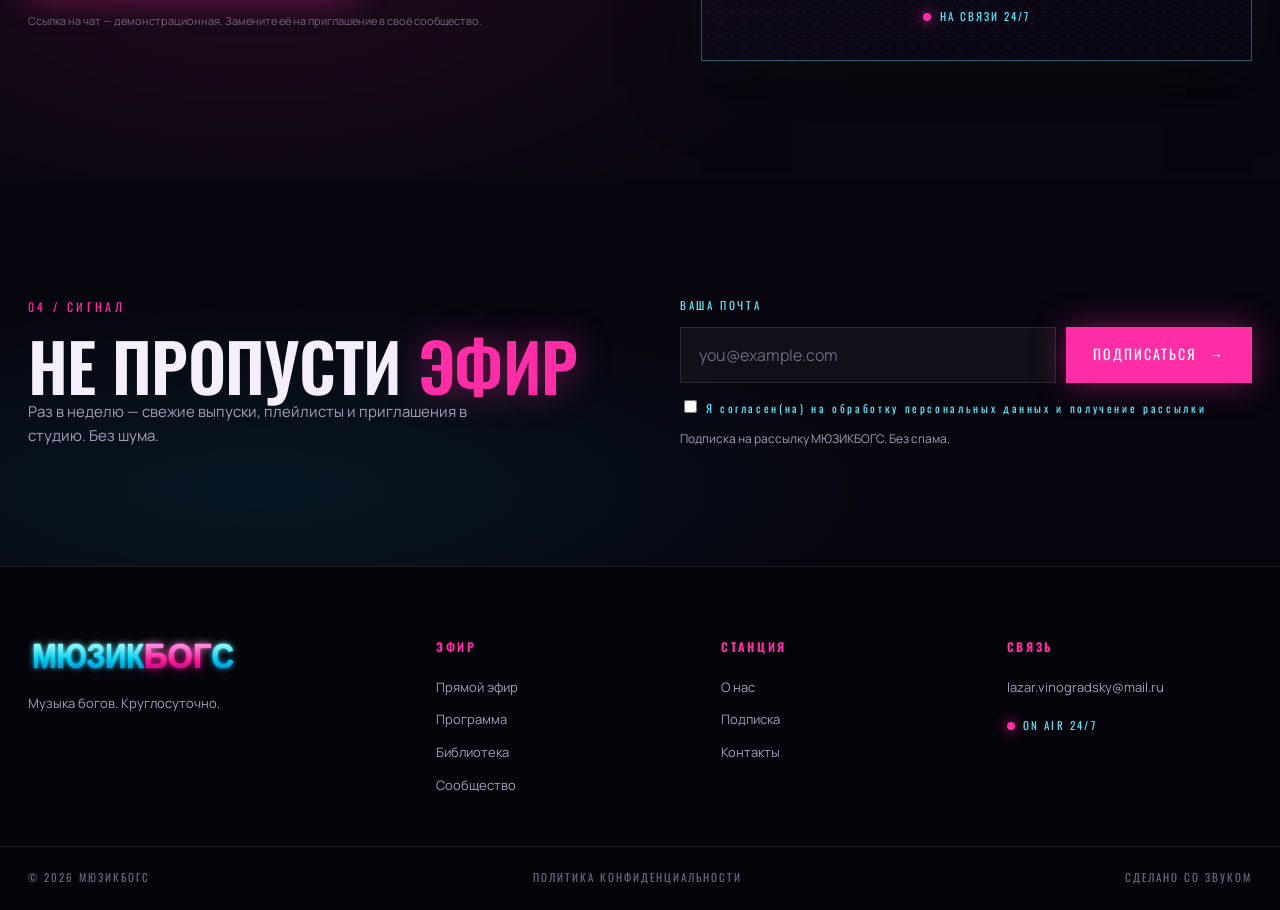
==== commit ae555c68: "Premium hero: curated radio identity, quality seal, tags, contrast logo for light theme" ====
--- a/index.html
+++ b/index.html
@@ -63,15 +63,22 @@
 
       <div class="container hero-inner">
         <div class="hero-copy">
-          <div class="eyebrow"><span class="dot-live"></span> <span data-i18n="hero.eyebrow">ПРЯМОЙ ЭФИР · БЕРЛИН / ИНТЕРНЕТ</span></div>
+          <div class="eyebrow"><span class="dot-live"></span> <span data-i18n="hero.eyebrow">НЕЗАВИСИМОЕ МУЗЫКАЛЬНОЕ РАДИО · ЭФИР 24/7</span></div>
           <h1 class="hero-title">
             <div class="particle-text" id="particle-text">
               <canvas id="particle-canvas" aria-hidden="true"></canvas>
               <span class="particle-sr">МЮЗИКБОГС</span>
             </div>
           </h1>
+          <div class="hero-seal"><span class="seal-line"></span><span data-i18n="hero.curated">КУРАТОРСКИЙ ЭФИР ДЛЯ ЦЕНИТЕЛЕЙ МУЗЫКИ</span><span class="seal-line"></span></div>
           <p class="hero-tagline" data-i18n-html="true" data-i18n="hero.tagline">МУЗЫКА <span>БОГОВ</span><br />для тех, кто слушает внимательно</p>
           <p class="hero-desc" data-i18n="hero.desc">Неон, винил и хороший шум. Авторские миксы, разговоры о музыке и всё, что между ними — круглосуточно.</p>
+          <div class="hero-tags">
+            <span data-i18n="hero.tag1">ВИНИЛ</span>
+            <span data-i18n="hero.tag2">АВТОРСКИЕ МИКСЫ</span>
+            <span data-i18n="hero.tag3">РЕДКИЕ НАХОДКИ</span>
+            <span data-i18n="hero.tag4">БЕЗ РЕКЛАМЫ</span>
+          </div>
           <div class="hero-actions">
             <button class="btn btn--primary" data-play-toggle>
               <span class="play-symbol" aria-hidden="true">▶</span>
@@ -92,6 +99,7 @@
             <span class="live-clock" id="live-clock">00:00:00</span>
           </div>
           <div class="live-art">
+            <span class="live-spec" data-i18n="live.spec">33⅓ RPM · STEREO · CURATED</span>
             <button class="vinyl" id="vinyl-btn" data-play-toggle data-i18n-aria="a11y.vinyl" aria-label="Включить эфир с пластинки">
               <span class="vinyl-label">
                 <span class="vinyl-play" aria-hidden="true">▶</span>
--- a/styles.css
+++ b/styles.css
@@ -14,6 +14,7 @@
   --text: #f5eefb;
   --muted: #a79cb8;
   --line: rgba(255, 255, 255, 0.1);
+  --gold: #e6c79f;
   --max: 1280px;
   --ease: cubic-bezier(0.22, 1, 0.36, 1);
 }
@@ -254,6 +255,25 @@
   position: absolute; width: 1px; height: 1px; padding: 0; margin: -1px;
   overflow: hidden; clip: rect(0 0 0 0); white-space: nowrap; border: 0;
 }
+.hero-seal {
+  display: flex; align-items: center; gap: 14px;
+  margin: 2px 0 14px;
+  font-family: "Oswald", "Arial Narrow", sans-serif;
+  font-size: 11px; letter-spacing: .26em; color: var(--gold);
+}
+.seal-line { display: block; width: 38px; height: 1px; background: linear-gradient(90deg, transparent, var(--gold)); }
+.hero-seal .seal-line:last-child { transform: scaleX(-1); }
+.hero-tags { display: flex; flex-wrap: wrap; gap: 8px; margin-top: 22px; }
+.hero-tags span {
+  position: relative; padding: 6px 10px 6px 19px;
+  border: 1px solid var(--line);
+  font-family: "Oswald", "Arial Narrow", sans-serif; font-size: 10px; letter-spacing: .16em;
+  color: var(--muted);
+}
+.hero-tags span::before {
+  content: ""; position: absolute; left: 8px; top: 50%; width: 4px; height: 4px; margin-top: -2px;
+  border-radius: 50%; background: var(--pink); box-shadow: 0 0 8px var(--pink);
+}
 .hero-tagline {
   font-family: "Oswald", "Arial Narrow", sans-serif;
   font-size: clamp(26px, 3.2vw, 44px);
@@ -263,8 +283,8 @@
   text-transform: uppercase;
 }
 .hero-tagline span { color: var(--pink); text-shadow: 0 0 30px rgba(255,46,166,.6); }
-.hero-desc { max-width: 520px; color: var(--muted); font-size: 16px; margin: 0 0 32px; }
-.hero-actions { display: flex; flex-wrap: wrap; gap: 14px; }
+.hero-desc { max-width: 520px; color: var(--muted); font-size: 16px; margin: 0; }
+.hero-actions { display: flex; flex-wrap: wrap; gap: 14px; margin-top: 28px; }
 
 .btn {
   display: inline-flex;
@@ -291,7 +311,7 @@
 .is-playing .play-symbol { font-size: 0; }
 .is-playing .play-symbol::after { content: "❚❚"; font-size: 12px; }
 
-.hero-meta { display: flex; gap: 44px; margin-top: 42px; }
+.hero-meta { display: flex; gap: 44px; margin-top: 34px; }
 .hero-meta div { display: flex; flex-direction: column; }
 .hero-meta strong { font-family: "Oswald", "Arial Narrow", sans-serif; font-size: 26px; line-height: 1; letter-spacing: 0.04em; color: #fff; }
 .hero-meta span { font-size: 11px; letter-spacing: 0.18em; text-transform: uppercase; color: var(--muted); margin-top: 6px; }
@@ -314,6 +334,11 @@
 }
 .live-card::before { top: -1px; left: -1px; border-right: 0; border-bottom: 0; }
 .live-card::after { bottom: -1px; right: -1px; border-left: 0; border-top: 0; }
+.live-spec {
+  position: absolute; left: 14px; top: 12px; z-index: 2;
+  font-family: "Oswald", "Arial Narrow", sans-serif; font-size: 9px; letter-spacing: .18em;
+  color: var(--gold); opacity: .9;
+}
 .live-card-top { display: flex; justify-content: space-between; align-items: center; }
 .live-badge {
   display: inline-flex; align-items: center; gap: 9px;
@@ -716,6 +741,27 @@
 .eq-foot button { color: var(--cyan); cursor: pointer; }
 .eq-foot span { margin-left: auto; color: var(--pink); }
 
+/* --- Аккуратные текстуры --- */
+.card-art::after {
+  content: ""; position: absolute; inset: 0; pointer-events: none;
+  background-image: radial-gradient(rgba(255,255,255,.24) .6px, transparent .6px);
+  background-size: 7px 7px; opacity: .35;
+}
+.live-art::after {
+  content: ""; position: absolute; inset: 0; pointer-events: none;
+  background-image: repeating-linear-gradient(90deg, transparent 0 3px, rgba(255,255,255,.018) 3px 4px);
+}
+.community-card::before {
+  content: ""; position: absolute; inset: 0; pointer-events: none; z-index: 0;
+  background-image: radial-gradient(rgba(92,234,255,.1) 1px, transparent 1px);
+  background-size: 12px 12px; opacity: .8;
+}
+.founder-photo::after {
+  content: ""; position: absolute; inset: 0; pointer-events: none; z-index: 2;
+  background-image: url("data:image/svg+xml,%3Csvg xmlns='http://www.w3.org/2000/svg' width='120' height='120'%3E%3Cfilter id='n'%3E%3CfeTurbulence type='fractalNoise' baseFrequency='0.9' numOctaves='2' stitchTiles='stitch'/%3E%3C/filter%3E%3Crect width='120' height='120' filter='url(%23n)'/%3E%3C/svg%3E");
+  opacity: .09; mix-blend-mode: overlay;
+}
+
 /* --- Magic Bento: мягкий свет и волна по клику --- */
 .magic-surface { position: relative; overflow: hidden; isolation: isolate; }
 .magic-surface > .magic-fx ~ *,
@@ -788,11 +834,12 @@
   --panel: rgba(255,255,255,.9);
   --pink: #c91882;
   --pink-soft: #a30f6b;
-  --cyan: #007fa6;
-  --cyan-soft: #005f80;
+  --cyan: #006b8c;
+  --cyan-soft: #004f6b;
   --text: #1b1026;
   --muted: #6a5c78;
   --line: rgba(38,18,56,.16);
+  --gold: #6f5229;
 }
 html[data-theme="light"] .film-grain { mix-blend-mode: multiply; opacity: .045; }
 html[data-theme="light"] .scanlines { opacity: .12; }
@@ -837,6 +884,8 @@
     linear-gradient(115deg, rgba(201,24,130,.16), rgba(0,127,166,.09) 60%, transparent),
     repeating-linear-gradient(90deg, transparent 0 18px, rgba(40,20,60,.045) 18px 19px);
 }
+html[data-theme="light"] .card-num { color: rgba(163,15,107,.72); text-shadow: none; }
+html[data-theme="light"] .card[data-type="text"] .card-num { color: rgba(0,90,120,.72); }
 html[data-theme="light"] .card[data-type="text"] .card-art {
   background:
     linear-gradient(115deg, rgba(0,127,166,.15), rgba(201,24,130,.08) 65%, transparent),
@@ -869,6 +918,8 @@
 html[data-theme="light"] .eq-foot select,
 html[data-theme="light"] .eq-foot button { background: rgba(60,30,80,.05); }
 html[data-theme="light"] .footer-bottom a { color: var(--muted); }
+html[data-theme="light"] .brand-logo,
+html[data-theme="light"] .footer-logo { filter: saturate(1.15) contrast(1.12); }
 html[data-theme="light"] .community-section { background: radial-gradient(ellipse at 80% 30%, rgba(0,127,166,.08), transparent 45%), radial-gradient(ellipse at 20% 70%, rgba(201,24,130,.08), transparent 45%), #f7f2fa; }
 html[data-theme="light"] .community-card { background: linear-gradient(160deg, rgba(255,255,255,.96), rgba(246,239,251,.97)); box-shadow: 0 20px 50px rgba(70,25,80,.12); }
 html[data-theme="light"] .community-list li { color: var(--muted); }
@@ -887,6 +938,14 @@
 html[data-theme="light"] .stream-status.is-error { color: #b3123f; }
 html[data-theme="light"] .about-bottom p { color: #4a3b56; }
 html[data-theme="light"] .mini-list li { color: #4a3b56; }
+html[data-theme="light"] .tab.is-active,
+html[data-theme="light"] .filter.is-active {
+  color: var(--pink-soft);
+  background: rgba(201,24,130,.09);
+}
+html[data-theme="light"] .tab:hover,
+html[data-theme="light"] .filter:hover { color: var(--text); }
+html[data-theme="light"] .filter span { color: var(--pink-soft); }
 html[data-theme="light"] .founder { background: rgba(60,30,80,.03); }
 html[data-theme="light"] .founder-copy > p { color: #4a3b56; }
 
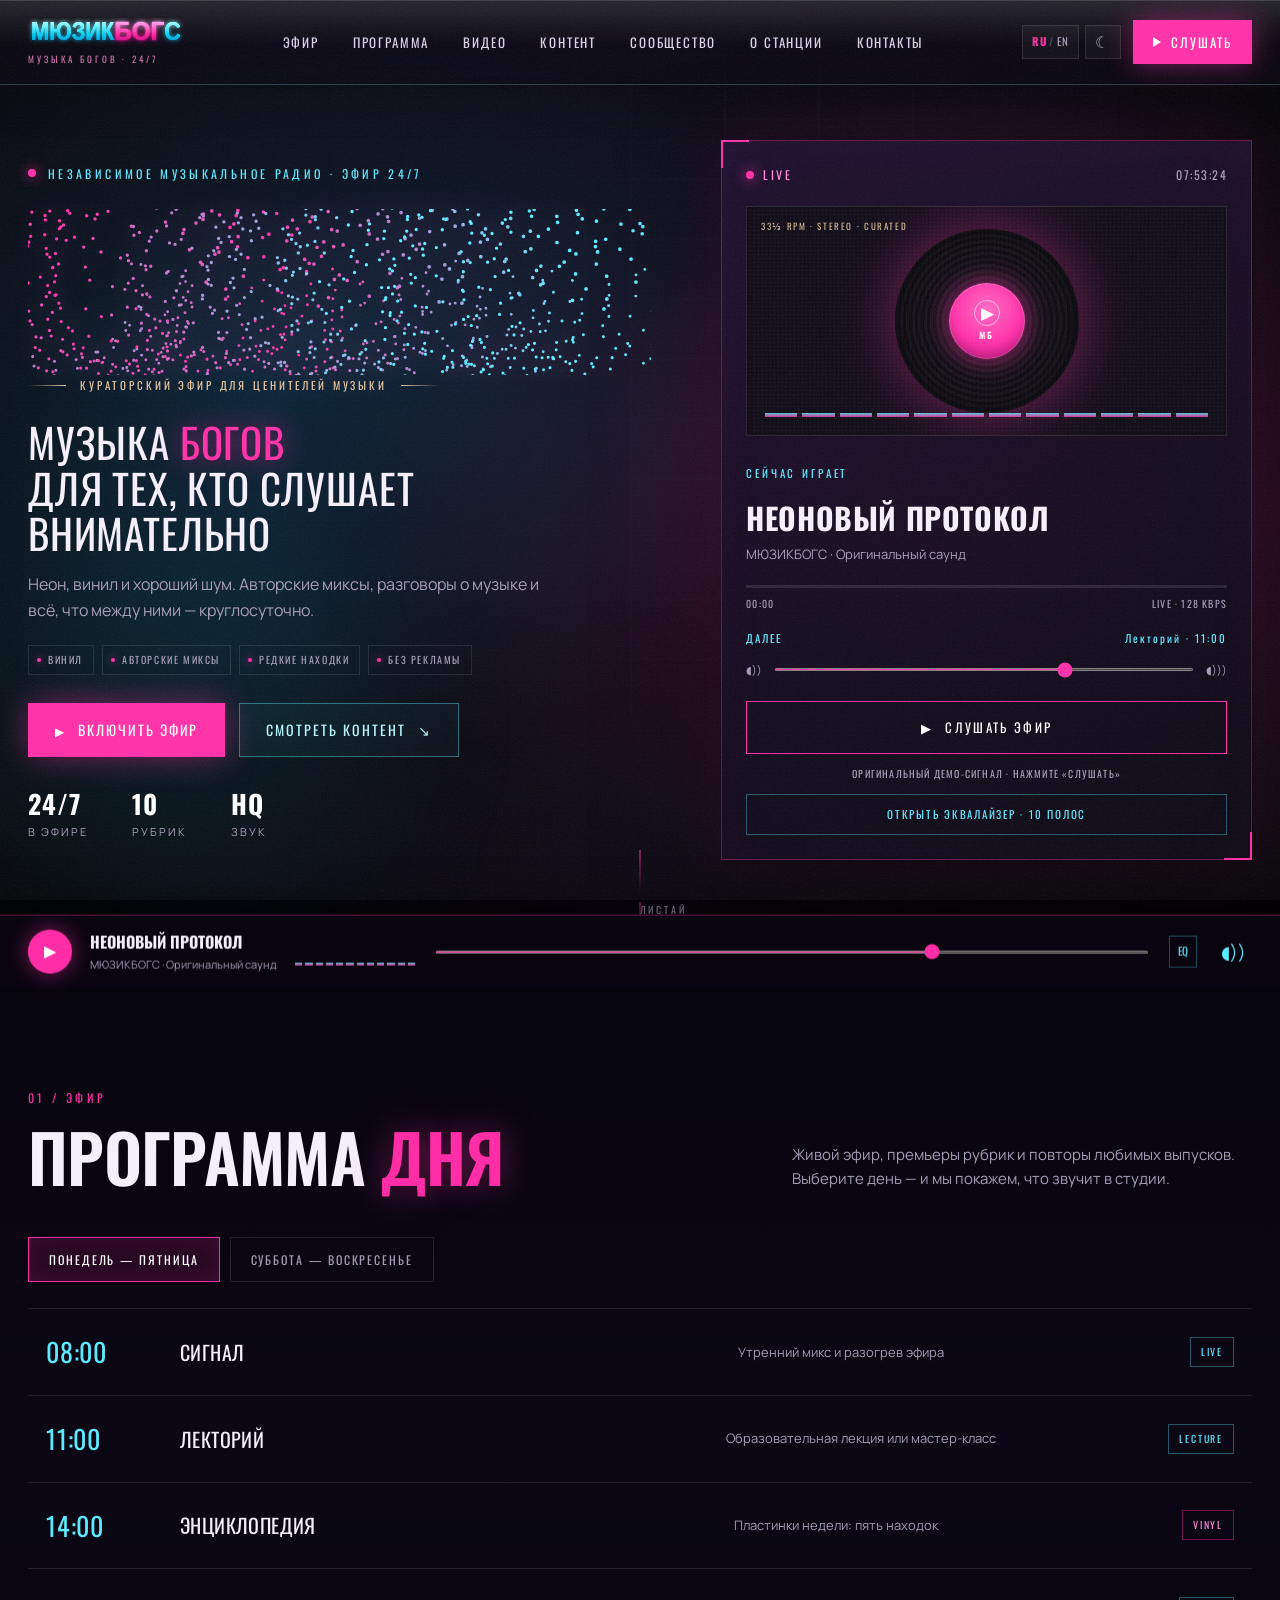
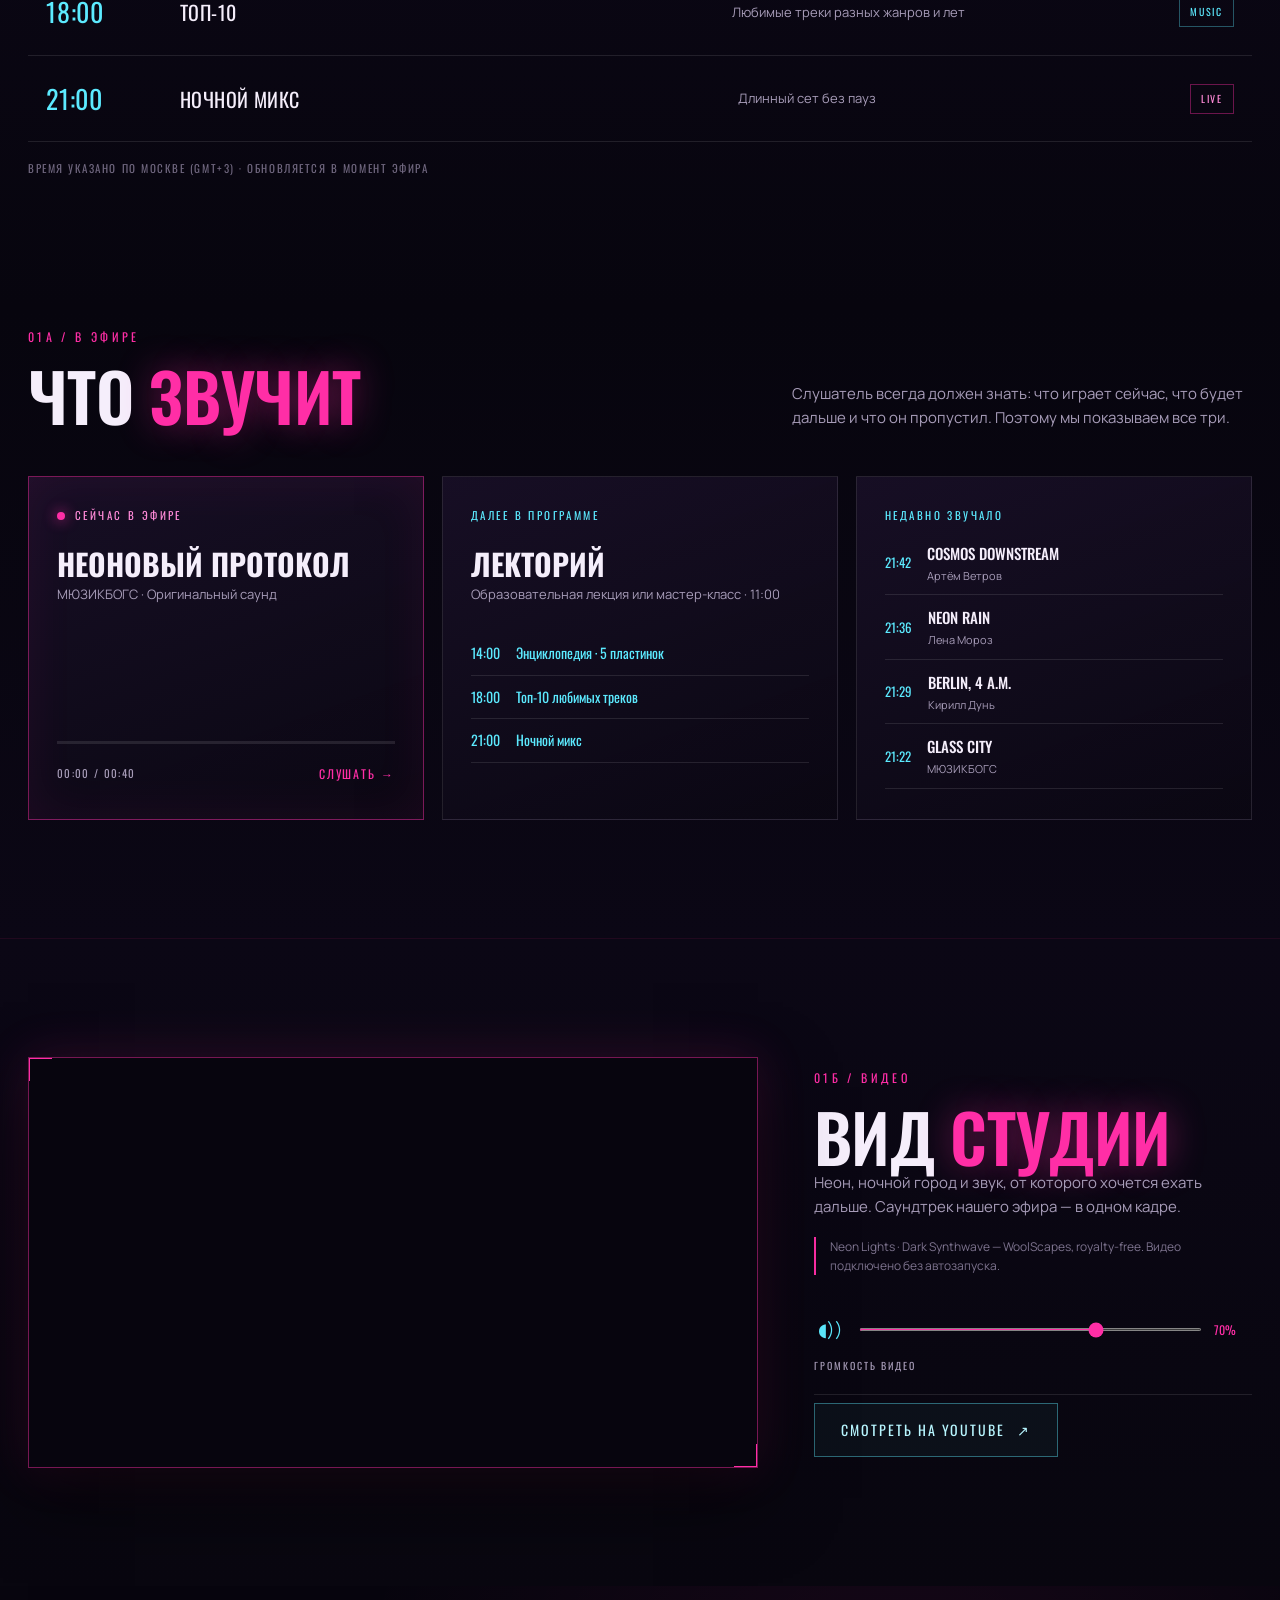
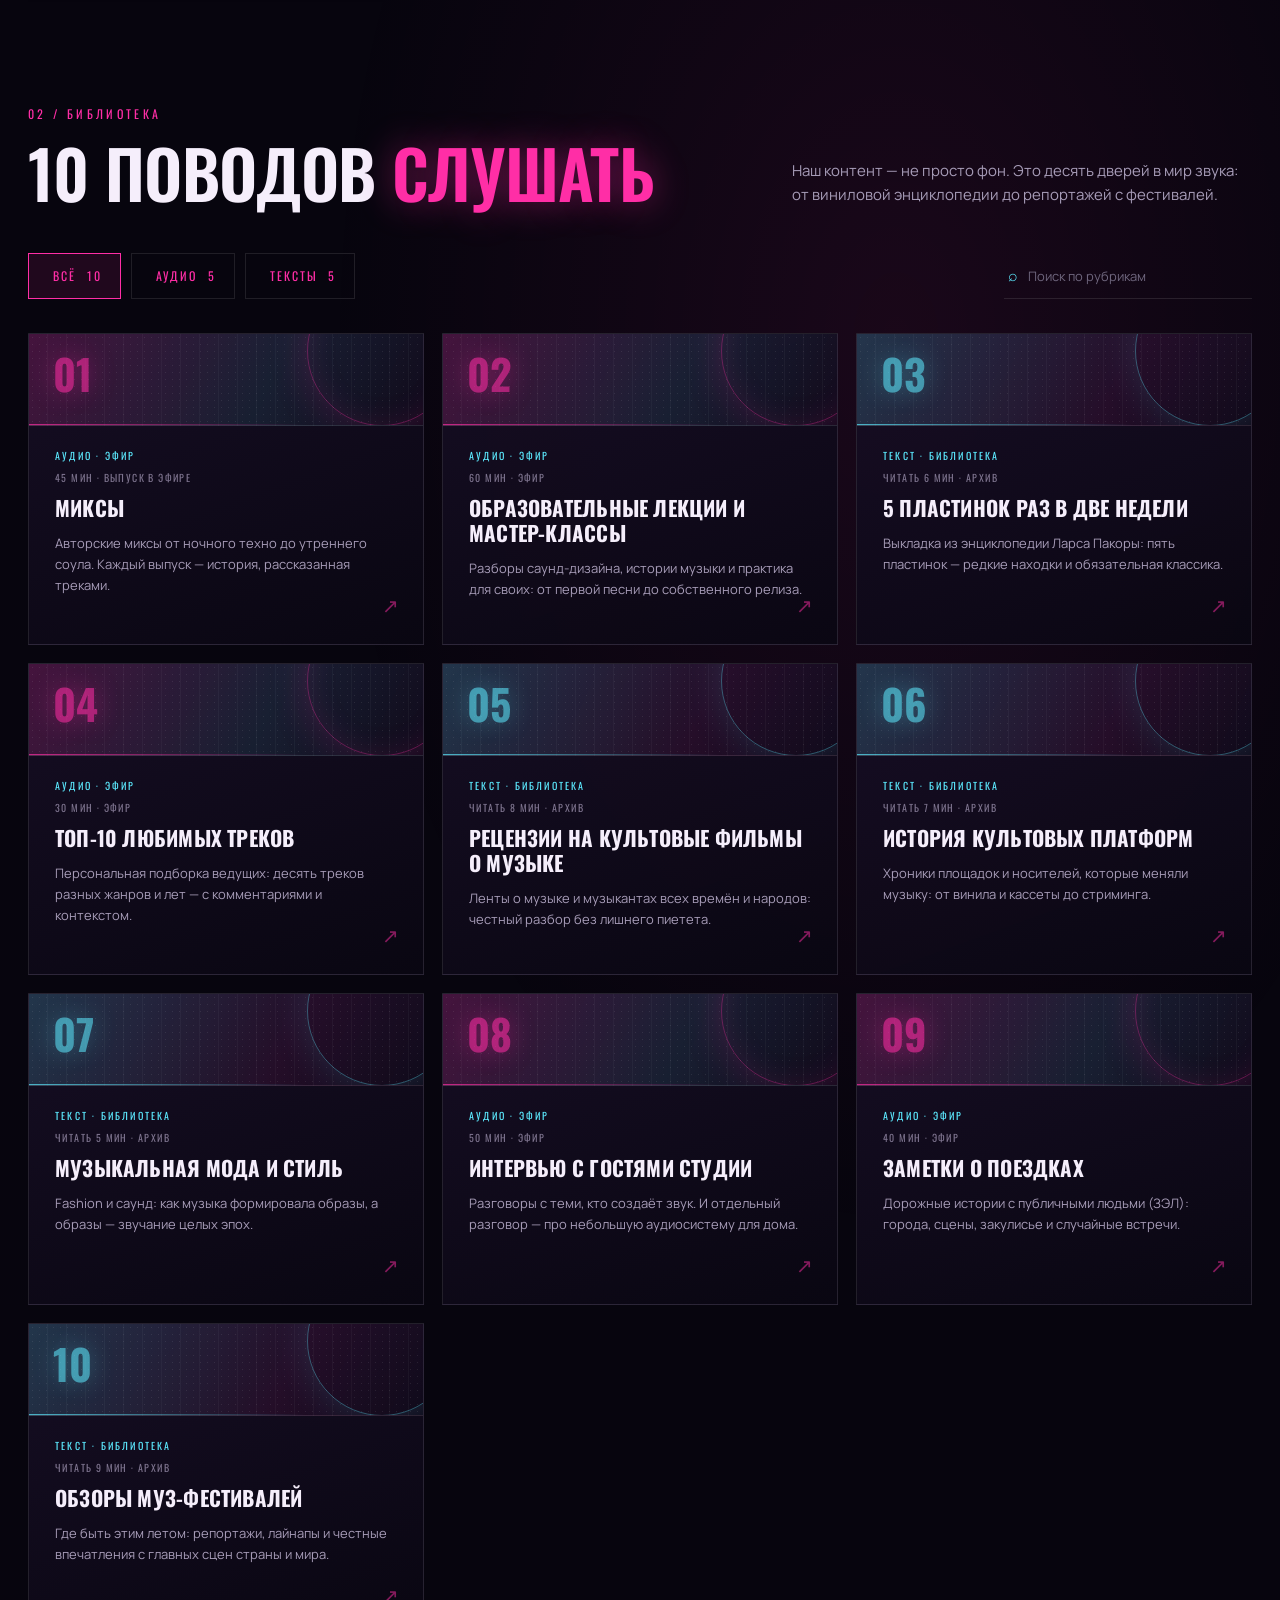
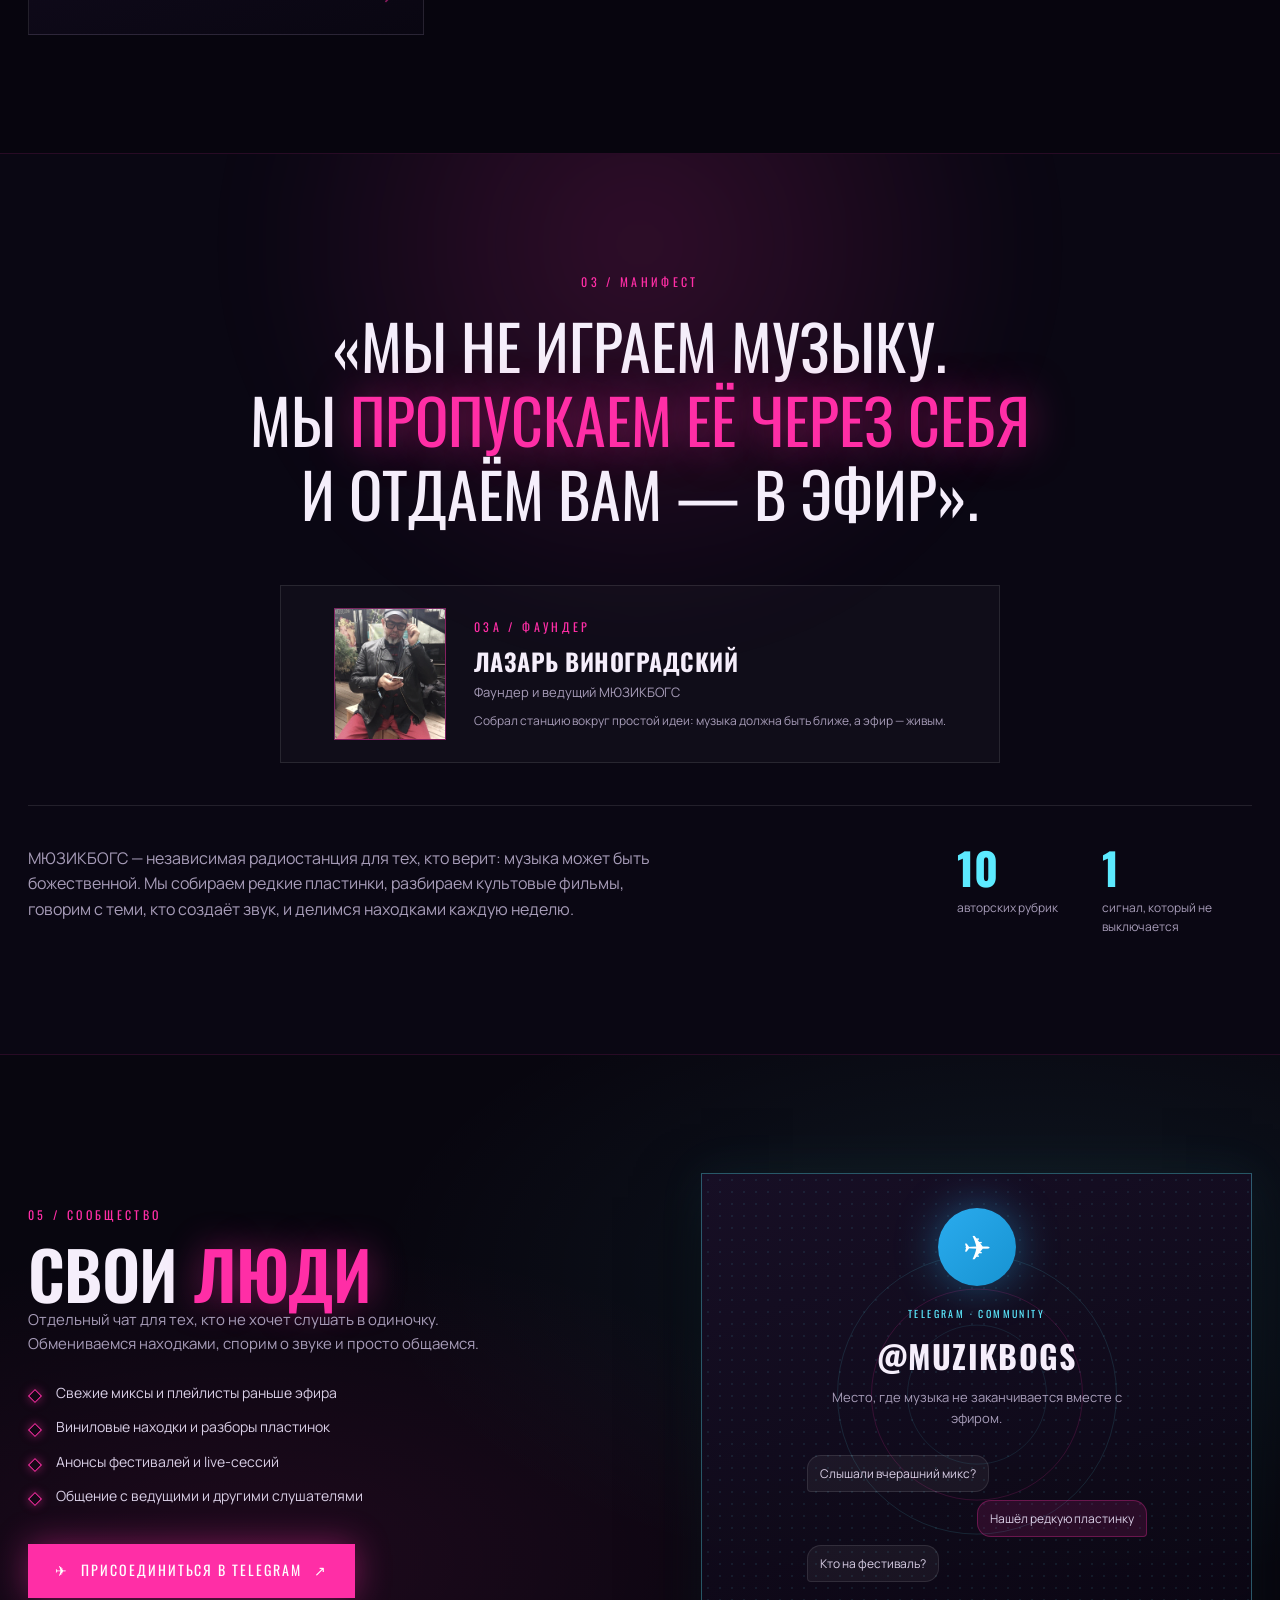
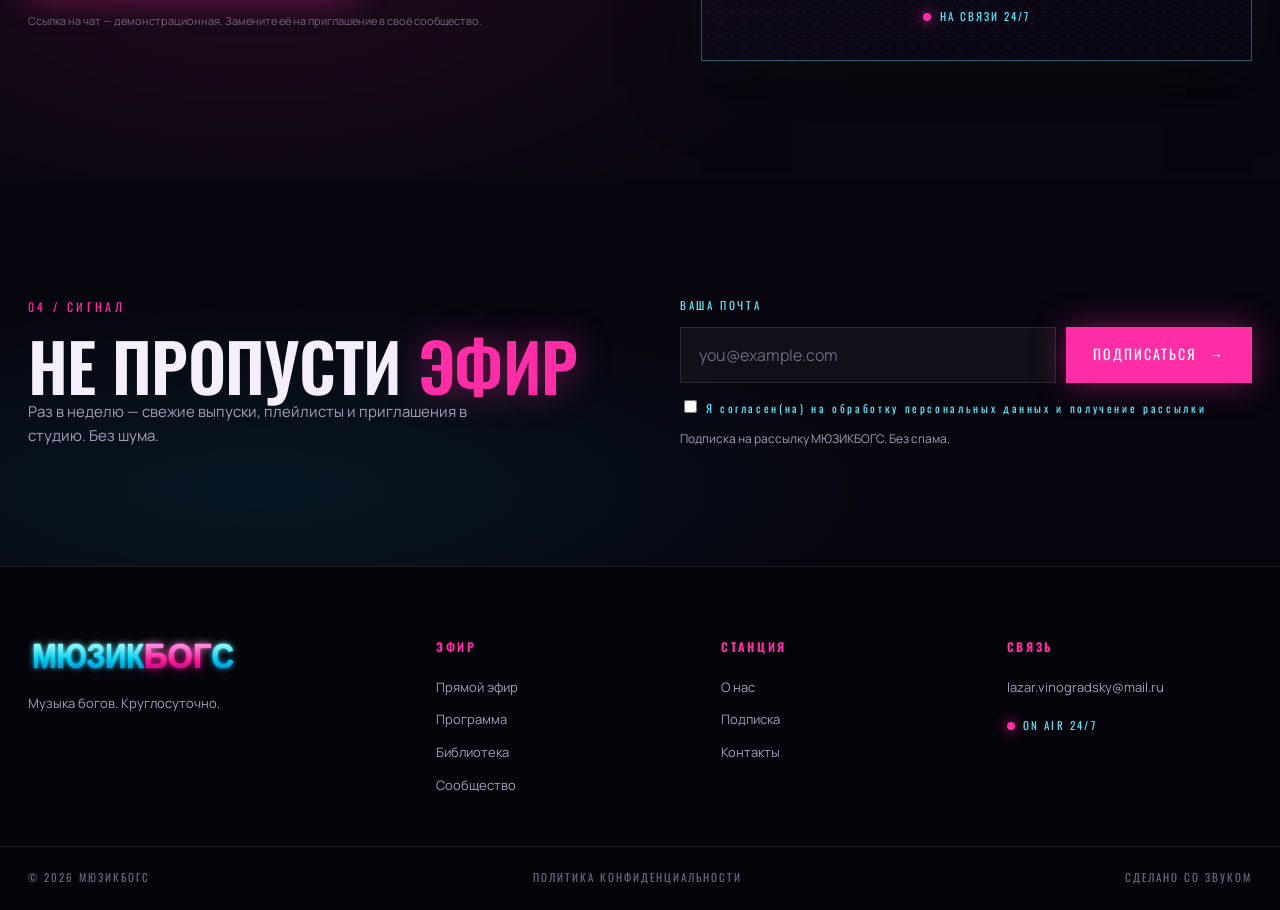
==== commit 3d30957d: "Cinematic original synthwave track, liquid glass header, EQ number contrast" ====
--- a/index.html
+++ b/index.html
@@ -112,8 +112,8 @@
           </div>
           <div class="live-card-body">
             <span class="live-kicker" data-i18n="live.now">СЕЙЧАС ИГРАЕТ</span>
-            <h2 class="now-title" id="now-title">Тихий неон</h2>
-            <p class="now-artist" id="now-artist">МЮЗИКБОГС · Ночной микс</p>
+            <h2 class="now-title" id="now-title">Неоновый протокол</h2>
+            <p class="now-artist" id="now-artist">МЮЗИКБОГС · Оригинальный саунд</p>
             <div class="progress" aria-hidden="true"><span id="progress-fill"></span></div>
             <div class="progress-meta"><span id="now-time">00:00</span><span data-i18n="live.bitrate">LIVE · 128 KBPS</span></div>
             <p class="up-next"><span data-i18n="live.next">ДАЛЕЕ</span> <span data-i18n="live.nextValue">Лекторий · 11:00</span></p>
@@ -169,8 +169,8 @@
         <div class="now-grid">
           <div class="now-panel now-panel--live reveal">
             <span class="now-panel-kicker"><span class="pulse"></span> <span data-i18n="now.live">СЕЙЧАС В ЭФИРЕ</span></span>
-            <h3 id="triad-title">Тихий неон</h3>
-            <p id="triad-artist">МЮЗИКБОГС · Ночной микс</p>
+            <h3 id="triad-title">Неоновый протокол</h3>
+            <p id="triad-artist">МЮЗИКБОГС · Оригинальный саунд</p>
             <div class="now-panel-bar"><span id="triad-progress"></span></div>
             <div class="now-panel-foot"><span id="triad-time">00:00 / LIVE</span><button data-play-toggle data-i18n="now.listen">СЛУШАТЬ →</button></div>
           </div>
@@ -373,8 +373,8 @@
     <div class="container mini-inner">
       <button class="mini-play" data-play-toggle data-i18n-aria="a11y.play" aria-label="Воспроизвести / пауза"><span aria-hidden="true">▶</span></button>
       <div class="mini-info">
-        <strong id="mini-title">Тихий неон</strong>
-        <span id="mini-artist">МЮЗИКБОГС · Ночной микс</span>
+        <strong id="mini-title">Неоновый протокол</strong>
+        <span id="mini-artist">МЮЗИКБОГС · Оригинальный саунд</span>
       </div>
       <div class="mini-eq" id="mini-eq" aria-hidden="true"><i></i><i></i><i></i><i></i><i></i><i></i><i></i><i></i><i></i><i></i><i></i><i></i></div>
       <input type="range" class="mini-volume" id="volume" min="0" max="1" step="0.01" value="0.7" data-i18n-aria="a11y.volume" aria-label="Громкость" />
--- a/styles.css
+++ b/styles.css
@@ -90,11 +90,18 @@
   position: fixed;
   inset: 0 0 auto 0;
   z-index: 1000;
-  background: linear-gradient(to bottom, rgba(7,5,14,0.94), rgba(7,5,14,0.72));
-  backdrop-filter: blur(18px);
-  border-bottom: 1px solid rgba(92, 234, 255, 0.14);
+  background: linear-gradient(to bottom, rgba(7,5,14,0.70), rgba(7,5,14,0.52));
+  backdrop-filter: blur(30px) saturate(180%);
+  -webkit-backdrop-filter: blur(30px) saturate(180%);
+  border-bottom: 1px solid rgba(160, 240, 255, 0.22);
+  box-shadow: 0 12px 40px rgba(0,0,0,.22), inset 0 1px 0 rgba(255,255,255,.12);
+}
+.site-header::before {
+  content: ""; position: absolute; inset: 0; pointer-events: none;
+  background: linear-gradient(180deg, rgba(255,255,255,.12), rgba(255,255,255,.025) 42%, transparent 55%);
 }
 .header-inner {
+  position: relative; z-index: 1;
   height: 84px;
   display: flex;
   align-items: center;
@@ -732,12 +739,20 @@
 #eq-canvas { display: block; width: 100%; height: 120px; margin: 18px 0; border: 1px solid var(--line); }
 .eq-bands { display: grid; grid-template-columns: repeat(10, 1fr); gap: 8px; }
 .eq-band { display: flex; flex-direction: column; align-items: center; gap: 8px; }
-.eq-band-db { font-family: "Oswald", "Arial Narrow", sans-serif; font-size: 11px; color: var(--pink); min-width: 28px; text-align: center; }
+.eq-band-db {
+  font-family: "Oswald", "Arial Narrow", sans-serif; font-size: 12px; font-weight: 700;
+  color: var(--pink-soft); min-width: 32px; text-align: center;
+  padding: 2px 0; background: rgba(255,255,255,.05); border-radius: 2px;
+}
 .eq-band-hz { font-family: "Oswald", "Arial Narrow", sans-serif; font-size: 10px; color: var(--muted); }
 .eq-slider { writing-mode: vertical-lr; direction: rtl; width: 20px; height: 110px; accent-color: var(--pink); cursor: pointer; }
 .eq-foot { display: flex; align-items: center; gap: 16px; margin-top: 18px; padding-top: 16px; border-top: 1px solid var(--line); font-family: "Oswald", "Arial Narrow", sans-serif; font-size: 11px; letter-spacing: .12em; }
 .eq-foot label { color: var(--muted); display: flex; align-items: center; gap: 8px; }
 .eq-foot select, .eq-foot button { background: rgba(255,255,255,.04); color: var(--text); border: 1px solid var(--line); padding: 7px 10px; font-family: "Oswald", "Arial Narrow", sans-serif; font-size: 11px; letter-spacing: .1em; }
+.eq-foot select { color-scheme: dark; }
+.eq-foot select option { color: #f5eefb; background: #141026; }
+html[data-theme="light"] .eq-foot select { color-scheme: light; }
+html[data-theme="light"] .eq-foot select option { color: #1b1026; background: #ffffff; }
 .eq-foot button { color: var(--cyan); cursor: pointer; }
 .eq-foot span { margin-left: auto; color: var(--pink); }
 
@@ -843,7 +858,14 @@
 }
 html[data-theme="light"] .film-grain { mix-blend-mode: multiply; opacity: .045; }
 html[data-theme="light"] .scanlines { opacity: .12; }
-html[data-theme="light"] .site-header { background: rgba(246,241,250,.93); border-bottom-color: rgba(201,24,130,.18); }
+html[data-theme="light"] .site-header {
+  background: rgba(246,241,250,.70);
+  border-bottom-color: rgba(201,24,130,.24);
+  box-shadow: 0 10px 34px rgba(70,25,80,.10), inset 0 1px 0 rgba(255,255,255,.65);
+}
+html[data-theme="light"] .site-header::before {
+  background: linear-gradient(180deg, rgba(255,255,255,.55), rgba(255,255,255,.12) 45%, transparent 60%);
+}
 html[data-theme="light"] .main-nav a { color: #4a3b56; }
 html[data-theme="light"] .switch-btn { background: rgba(60,30,80,.04); }
 html[data-theme="light"] .hero {
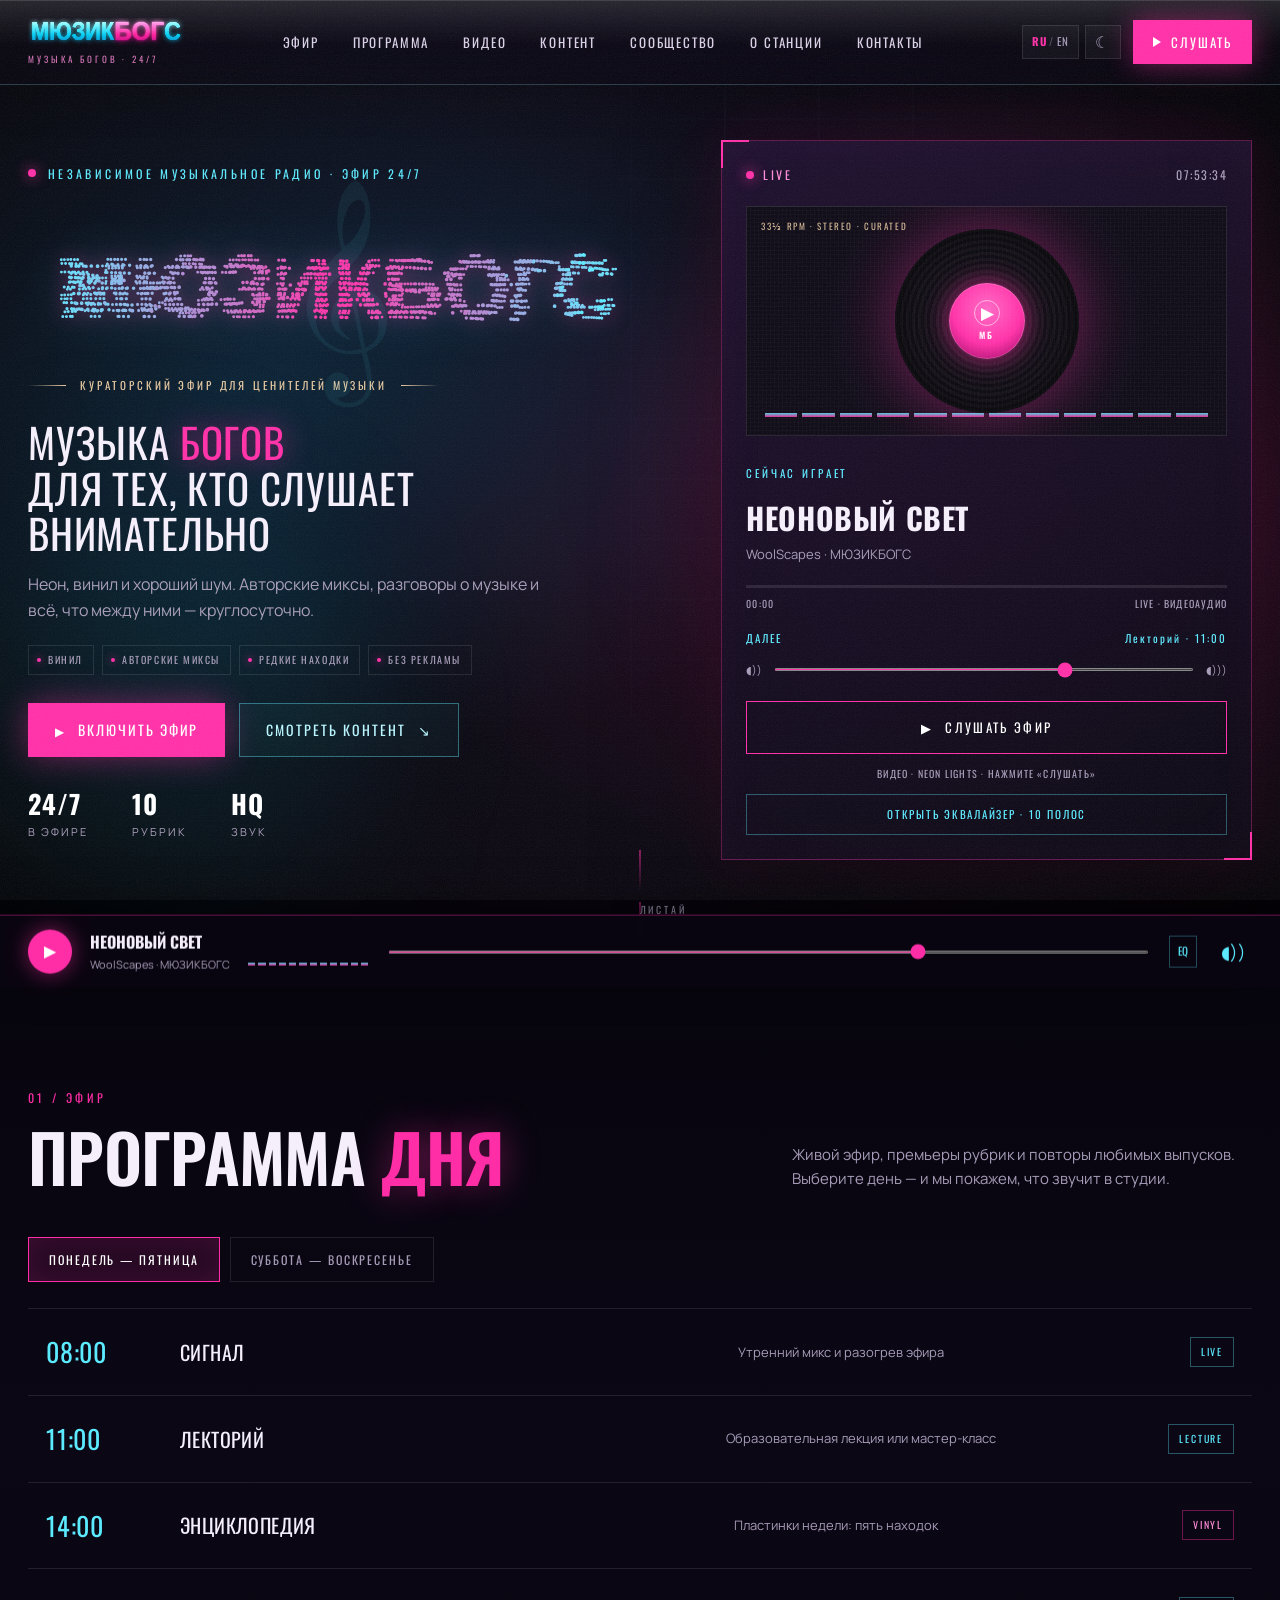
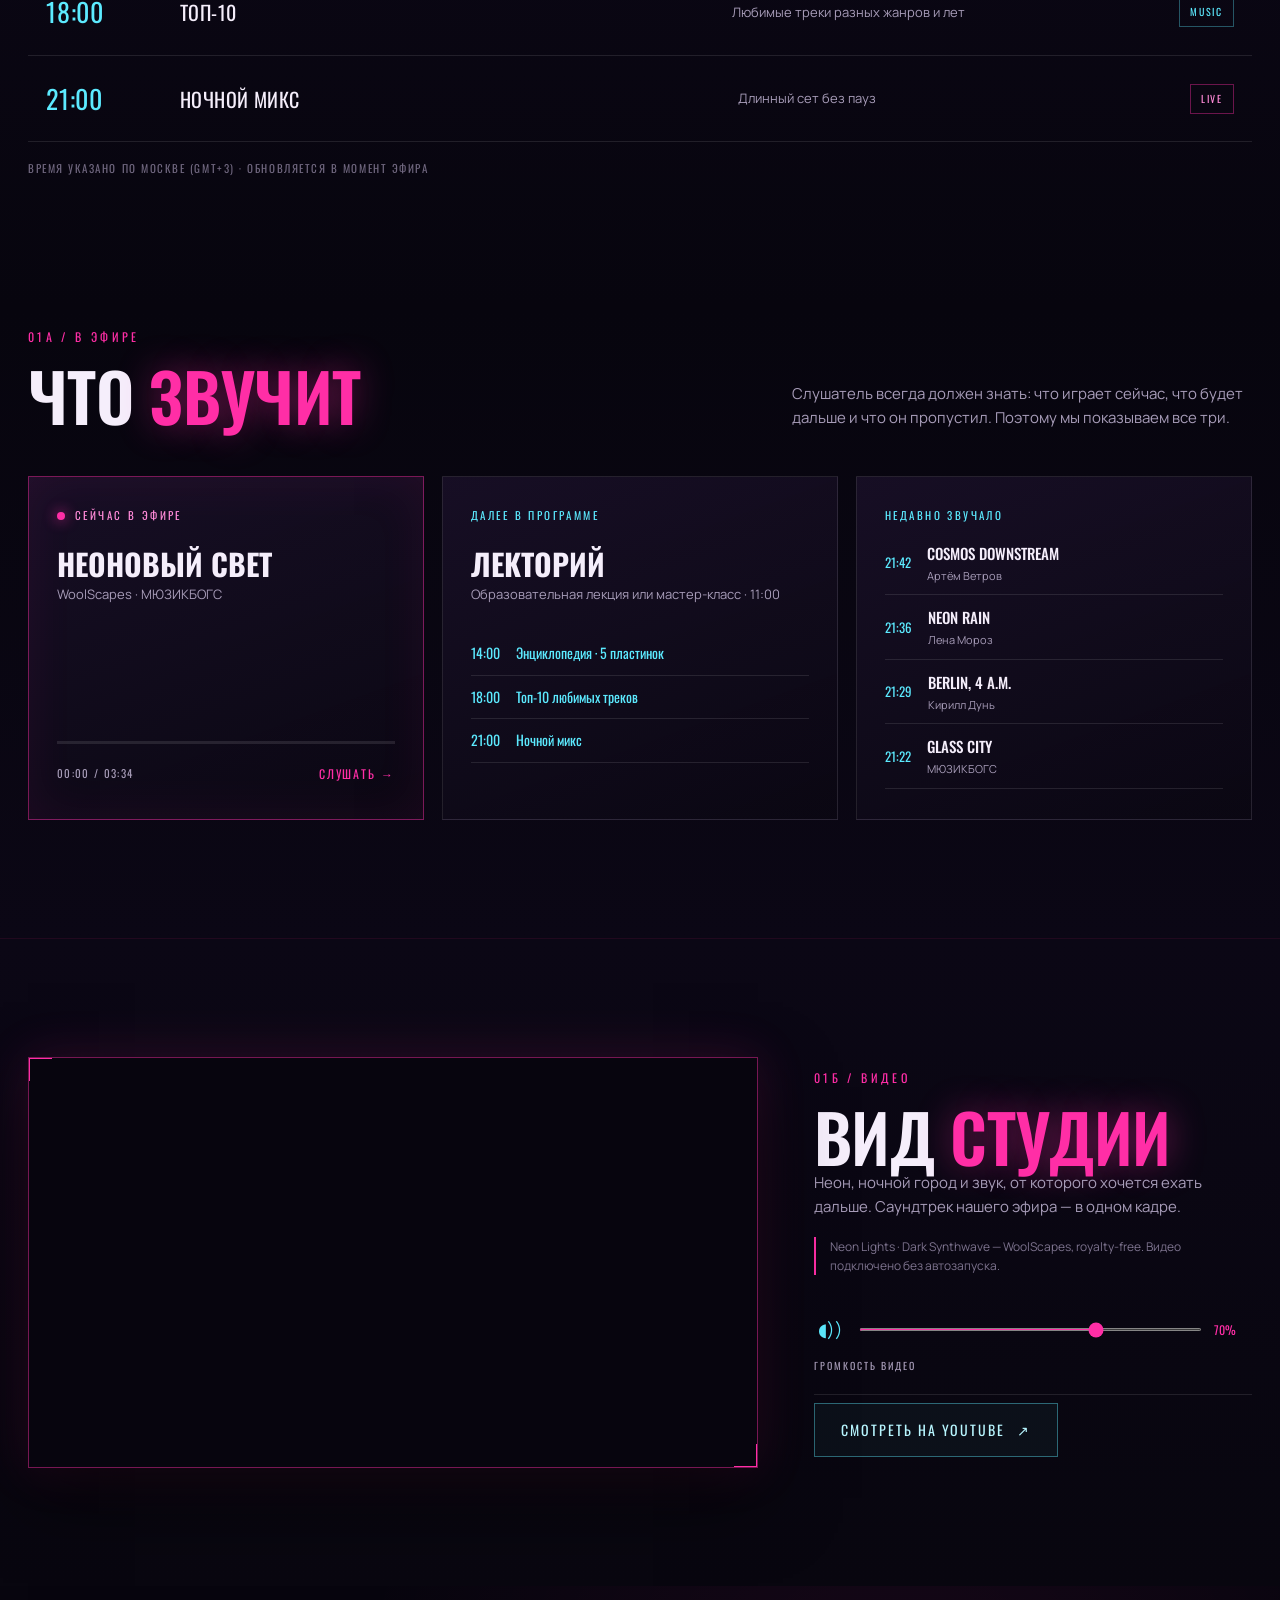
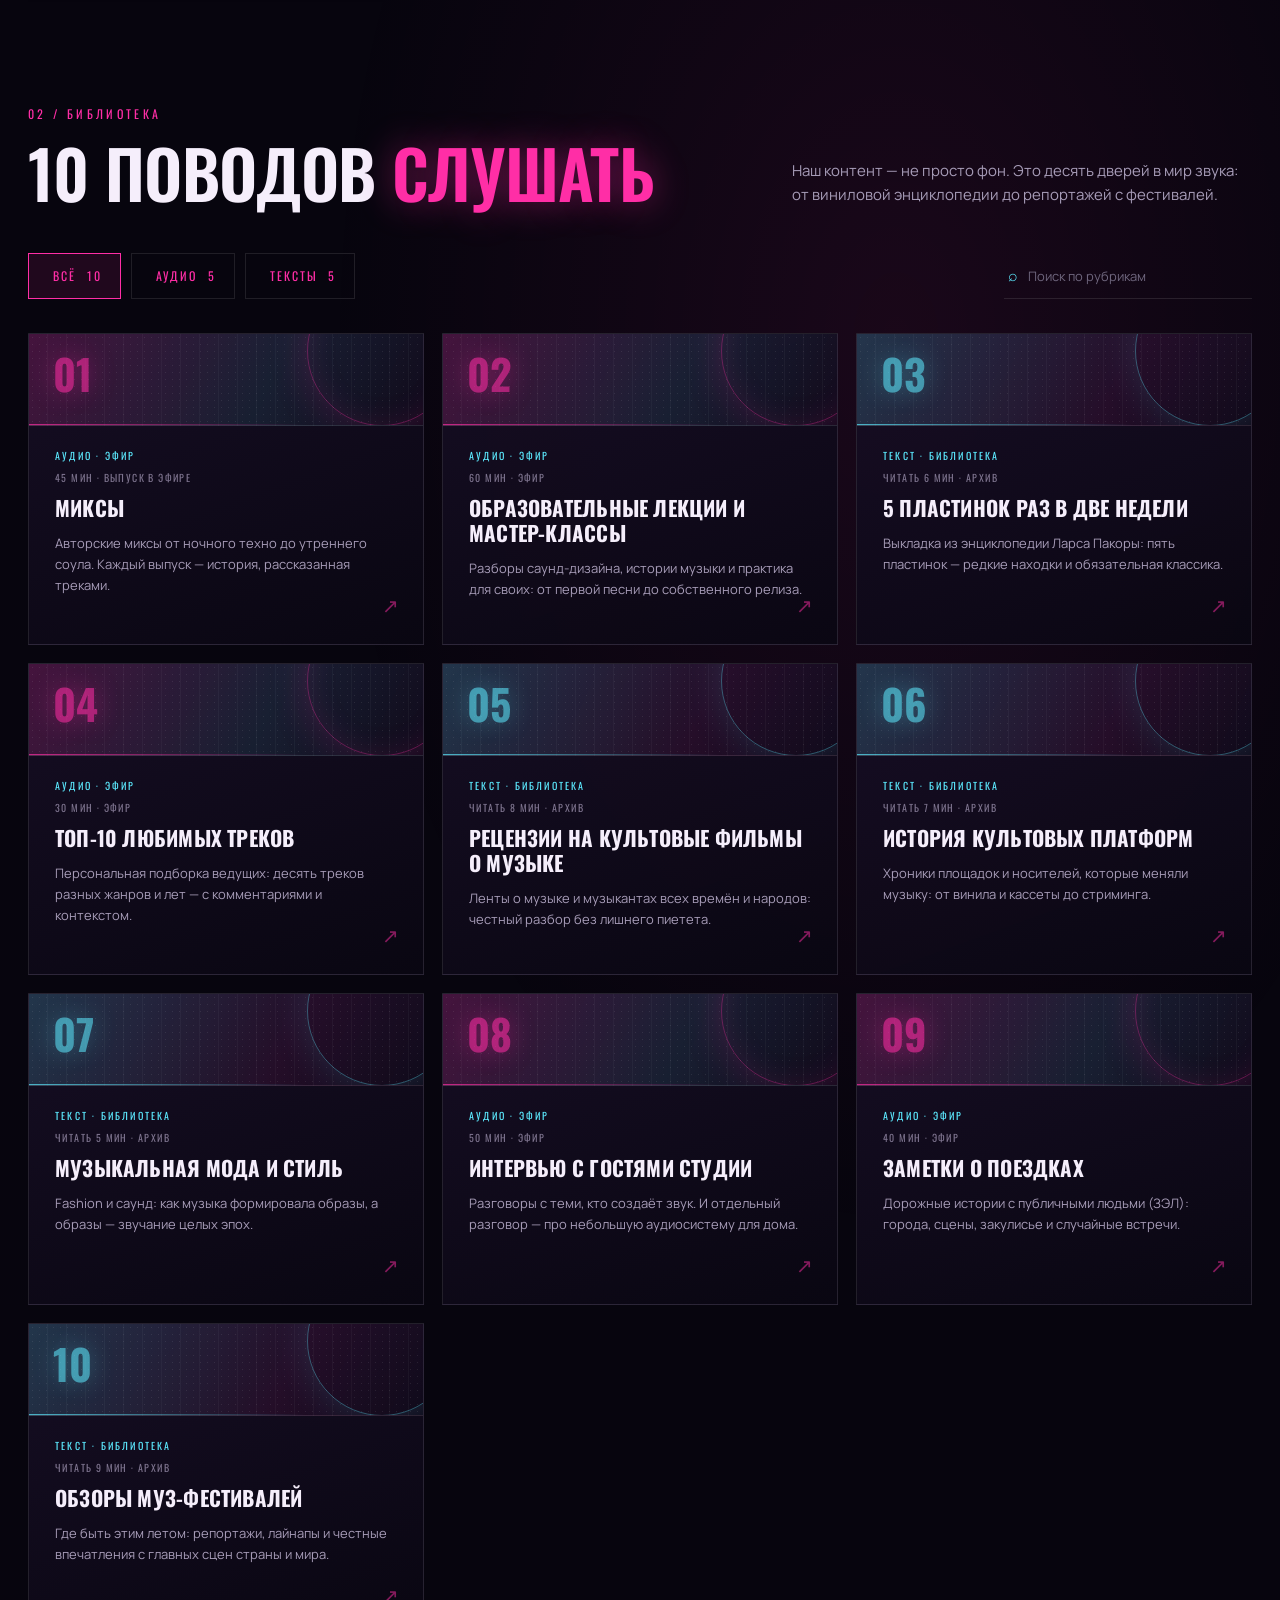
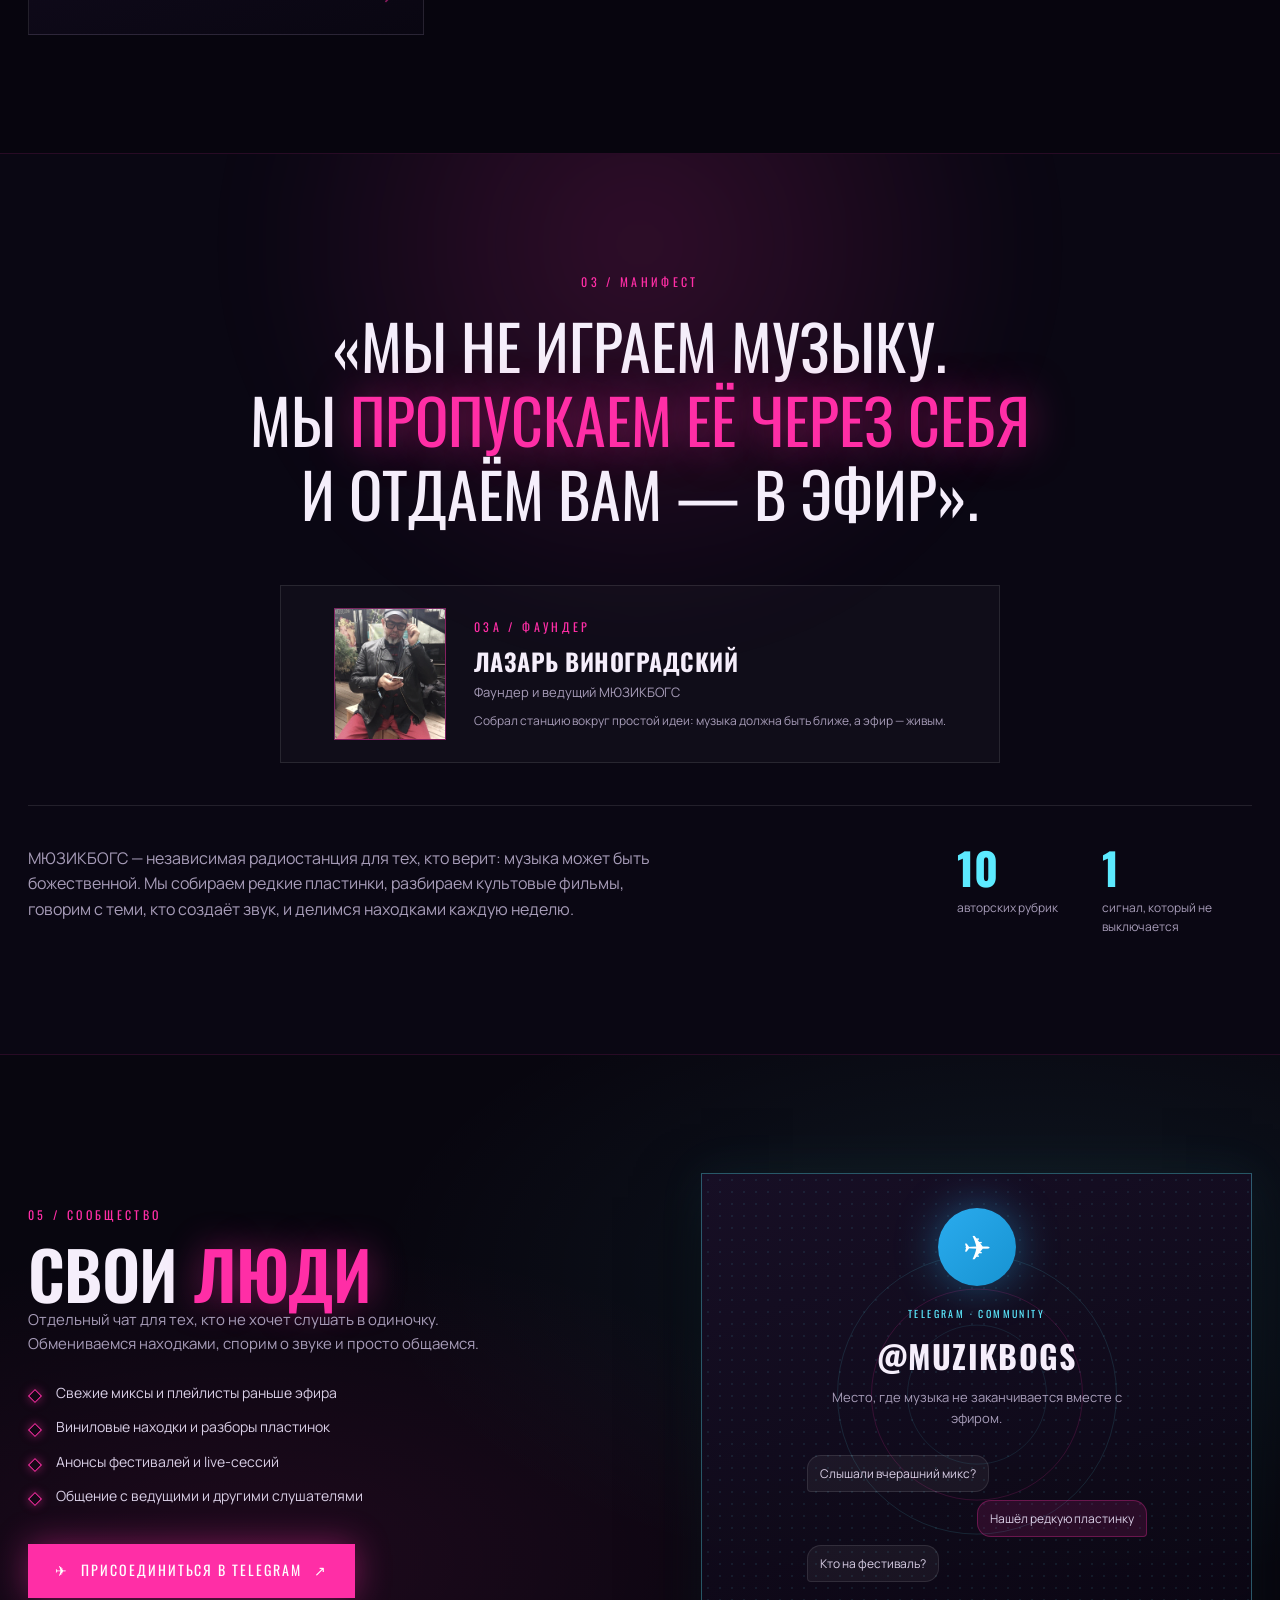
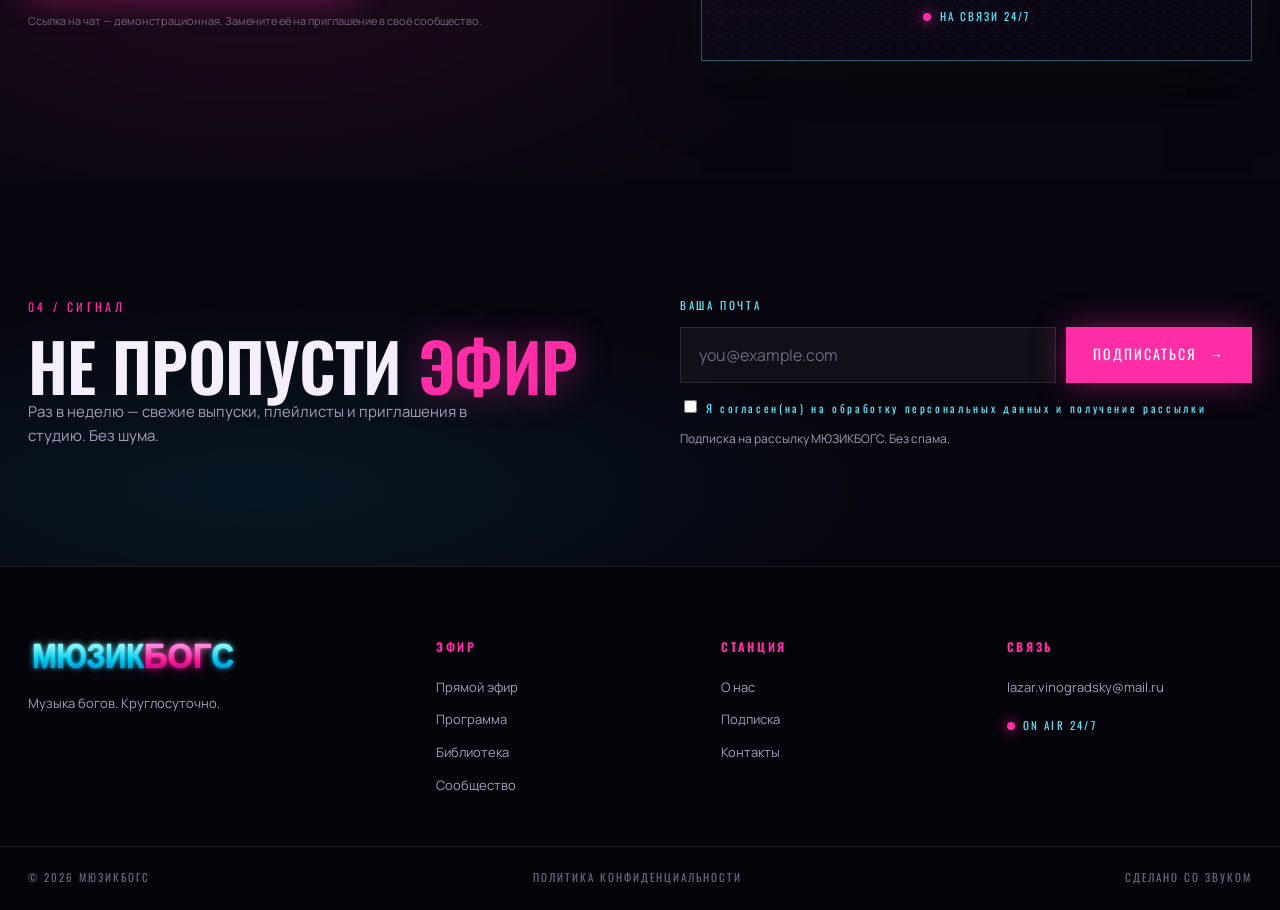
==== commit abb1adef: "Radio buttons now control YouTube video audio (IFrame API), decorative EQ note" ====
--- a/index.html
+++ b/index.html
@@ -394,6 +394,7 @@
     </div>
     <canvas id="eq-canvas" width="900" height="150" aria-hidden="true"></canvas>
     <div class="eq-bands" id="eq-bands"></div>
+    <p class="eq-note" data-i18n="eq.note">Эквалайзер визуален: звук идёт из YouTube-видео, браузер не передаёт его в Web Audio.</p>
     <div class="eq-foot">
       <label>ПРЕСЕТ <select id="eq-preset"></select></label>
       <button id="eq-reset">FLAT / 0 dB</button>
--- a/styles.css
+++ b/styles.css
@@ -254,7 +254,14 @@
   filter: drop-shadow(0 0 28px rgba(255, 46, 166, 0.28));
 }
 .particle-text { position: relative; width: 100%; height: clamp(96px, 13vw, 168px); }
+.particle-text::before {
+  content: "𝄞"; position: absolute; left: 50%; top: 50%; z-index: 0;
+  transform: translate(-50%, -52%);
+  font: 190px/1 "Segoe UI Symbol", "Arial Unicode MS", serif;
+  color: var(--cyan); opacity: .07; pointer-events: none;
+}
 .particle-text canvas {
+  position: relative; z-index: 1;
   display: block; width: 100%; height: 100%; cursor: crosshair;
   filter: drop-shadow(0 0 10px rgba(255,46,166,.42)) drop-shadow(0 0 24px rgba(92,234,255,.2));
 }
@@ -746,7 +753,8 @@
 }
 .eq-band-hz { font-family: "Oswald", "Arial Narrow", sans-serif; font-size: 10px; color: var(--muted); }
 .eq-slider { writing-mode: vertical-lr; direction: rtl; width: 20px; height: 110px; accent-color: var(--pink); cursor: pointer; }
-.eq-foot { display: flex; align-items: center; gap: 16px; margin-top: 18px; padding-top: 16px; border-top: 1px solid var(--line); font-family: "Oswald", "Arial Narrow", sans-serif; font-size: 11px; letter-spacing: .12em; }
+.eq-note { margin: 16px 0 0; font-size: 10px; color: var(--muted); opacity: .8; }
+.eq-foot { display: flex; align-items: center; gap: 16px; margin-top: 12px; padding-top: 16px; border-top: 1px solid var(--line); font-family: "Oswald", "Arial Narrow", sans-serif; font-size: 11px; letter-spacing: .12em; }
 .eq-foot label { color: var(--muted); display: flex; align-items: center; gap: 8px; }
 .eq-foot select, .eq-foot button { background: rgba(255,255,255,.04); color: var(--text); border: 1px solid var(--line); padding: 7px 10px; font-family: "Oswald", "Arial Narrow", sans-serif; font-size: 11px; letter-spacing: .1em; }
 .eq-foot select { color-scheme: dark; }
@@ -1031,6 +1039,7 @@
   .eq-foot { gap: 8px; flex-wrap: wrap; }
   .eq-foot span { margin-left: 0; width: 100%; }
   .founder { flex-direction: column; text-align: center; gap: 16px; }
+  .particle-text::before { font-size: 120px; }
 }
 @media (prefers-reduced-motion: reduce) {
   *, *::before, *::after { animation-duration: .01ms !important; animation-iteration-count: 1 !important; scroll-behavior: auto !important; transition-duration: .01ms !important; }
